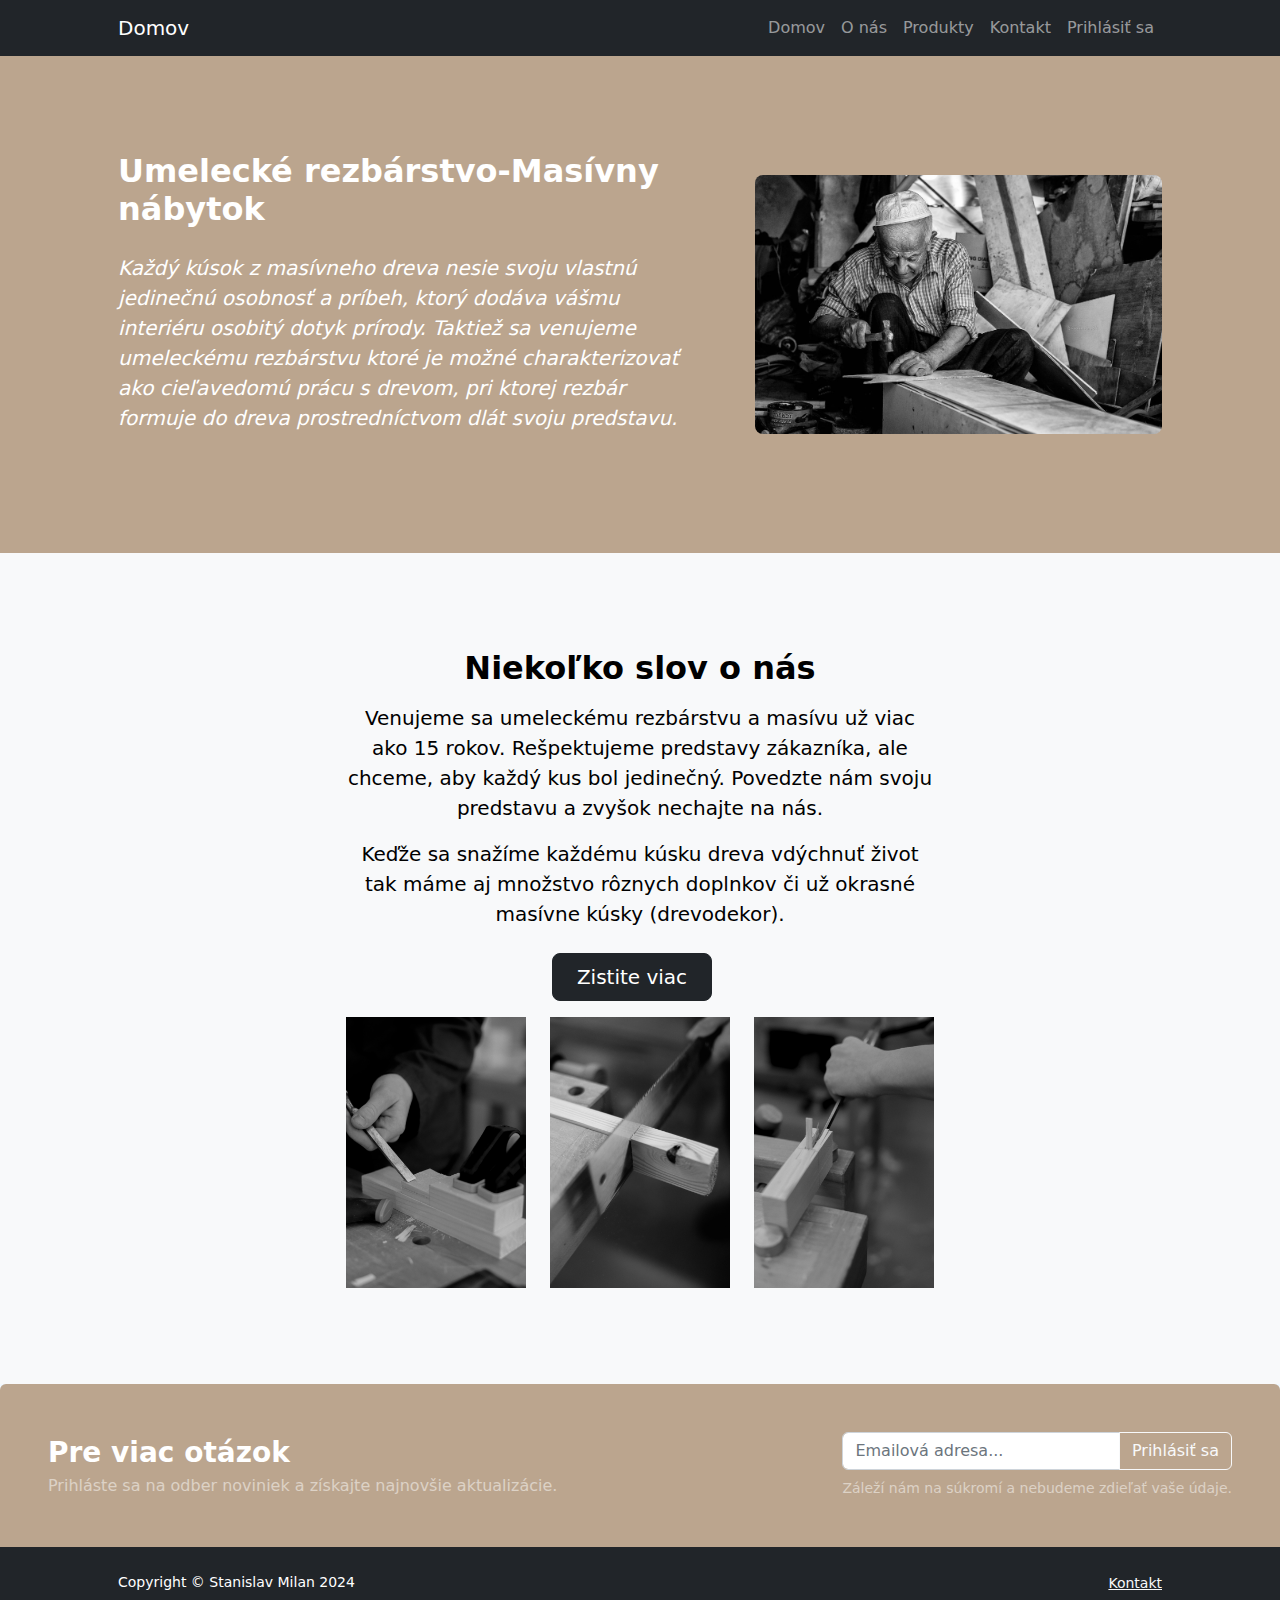
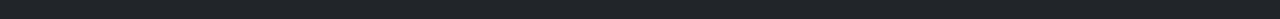
==== index.html @ b29594f5 "Add files via upload" ====
<!DOCTYPE html>
<html lang="sk">
    <head>
        <meta charset="utf-8" />
        <meta name="viewport" content="width=device-width, initial-scale=1, shrink-to-fit=no" />
        <meta name="description" content="" />
        <meta name="author" content="Stanislav Milan" />
        <title>Umelecké rezbárstvo-Masívny nábytok</title>
        <!-- Favicon-->
        <link rel="icon" type="image/x-icon" href="assets/stanologo.jpg" />
        <!-- Bootstrap icons-->
        <link href="https://cdn.jsdelivr.net/npm/bootstrap-icons@1.5.0/font/bootstrap-icons.css" rel="stylesheet" />
        <!-- Core theme CSS (includes Bootstrap)-->
        <link href="css/styles.css" rel="stylesheet" />
    </head>
    <body class="d-flex flex-column h-100 mt-0">
        <main class="flex-shrink-0">
            <!-- Navigacia-->
            <nav class="navbar navbar-expand-lg navbar-dark bg-dark">
                <div class="container px-5">
                    <a class="navbar-brand">Domov</a>
                    <button class="navbar-toggler" type="button" data-bs-toggle="collapse" data-bs-target="#navbarSupportedContent" aria-controls="navbarSupportedContent" aria-expanded="false" aria-label="Toggle navigation"><span class="navbar-toggler-icon"></span></button>
                    <div class="collapse navbar-collapse" id="navbarSupportedContent">
                        <ul class="navbar-nav ms-auto mb-2 mb-lg-0">
                            <li class="nav-item"><a class="nav-link" href="index.html">Domov</a></li>
                            <li class="nav-item"><a class="nav-link" href="about.html">O nás</a></li>
                            <li class="nav-item"><a class="nav-link" href="pricing.html">Produkty</a></li>
                            <li class="nav-item"><a class="nav-link" href="contact.html">Kontakt</a></li>
                            <li class="nav-item"><a class="nav-link" href="faq.html">Prihlásiť sa</a></li>
                            <li class="nav-item dropdown">
                    </div>
                </div>
            </nav>
            <!-- Header-->
            <button type="button" class="btn btn-dark  btn-floating btn-lg" id="btn-back-to-top">
                <i class="bi bi-arrow-up-circle"></i>
              </button>

            <header class="py-5" style="background-color: #bba58e;">
                <div class="container px-5">
                    <div class="row gx-5 align-items-center justify-content-center">
                        <div class="col-lg-8 col-xl-7 col-xxl-6">
                            <div class="my-5 text-center text-xl-start">
                                <h1 class="fs-2 fw-bolder text-white mb-4">Umelecké rezbárstvo-Masívny nábytok</h1>
                                <div class="fs-5 mb-4 fst-italic text-white">Každý kúsok z masívneho dreva nesie svoju vlastnú jedinečnú osobnosť a príbeh, ktorý dodáva vášmu interiéru 
                                  osobitý dotyk prírody. Taktiež sa venujeme umeleckému rezbárstvu ktoré je možné charakterizovať ako cieľavedomú prácu s drevom, pri ktorej rezbár formuje do dreva prostredníctvom dlát svoju predstavu. </div>
                                <div class="d-grid gap-3 d-sm-flex justify-content-sm-center justify-content-xl-start "></div>
                            </div>
                        </div>
                        <div class="col-xl-5 col-xxl-6 d-none d-xl-block text-center"><img class="img-fluid rounded-3 my-5" src="img/foto2.jpg" alt="..." /></div>
                    </div>
                </div>
            </header>
           
            <!-- Testimonial section-->
            
            <div class="py-5 bg-light">
                <div class="container px-5 my-5">
                    <div class="row gx-5 justify-content-center">
                        <div class="col-lg-10 col-xl-7">
                            <div class="text-center">
                                <h2 class=" fw-bolder text-black mb-2">Niekoľko slov
                                    o nás</h2>
                                <p></p>
                                <p class="lead fw-normal text-black mb-3">Venujeme sa umeleckému rezbárstvu a masívu už viac ako 15 rokov. Rešpektujeme predstavy zákazníka, ale chceme, aby každý kus bol jedinečný. Povedzte nám svoju predstavu a zvyšok nechajte na nás.</p>
                                    <p class="lead fw-normal text-black mb-4">Keďže sa snažíme každému kúsku dreva vdýchnuť život tak máme aj množstvo rôznych doplnkov či už okrasné masívne kúsky (drevodekor).</p>
                                    <a class="btn btn-dark btn-lg px-4 me-sm-3" href="about.html">Zistite viac</a>                                        
                                       <p></p>
                                       <!-- Modal gallery -->
<section class="">
    <!-- Section: Images -->
    <section class="">
      <div class="row">
        <div class="col-lg-4 col-md-12 mb-4 mb-lg-0">
          <div
            class="bg-image hover-overlay ripple shadow-1-strong rounded"
            data-ripple-color="light"
          >
            <img
              src="img/f1.jpg"
              class="w-100"
            />
            <a href="#!" data-mdb-toggle="modal" data-mdb-target="#exampleModal1">
              <div class="mask" style="background-color: rgba(251, 251, 251, 0.2);"></div>
            </a>
          </div>
        </div>
  
        <div class="col-lg-4 mb-4 mb-lg-0">
          <div
            class="bg-image hover-overlay ripple shadow-1-strong rounded"
            data-ripple-color="light"
          >
            <img
              src="img/f2.jpg"
              class="w-100"
            />
            <a href="#!" data-mdb-toggle="modal" data-mdb-target="#exampleModal2">
              <div class="mask" style="background-color: rgba(251, 251, 251, 0.2);"></div>
            </a>
          </div>
        </div>
  
        <div class="col-lg-4 mb-4 mb-lg-0">
          <div
            class="bg-image hover-overlay ripple shadow-1-strong rounded"
            data-ripple-color="light"
          >
            <img
              src="img/f3.jpg"
              class="w-100"
            />
            <a href="#!" data-mdb-toggle="modal" data-mdb-target="#exampleModal3">
              <div class="mask" style="background-color: rgba(251, 251, 251, 0.2);"></div>  
            </a>
          </div>
        </div>
      </div>
    </section>
  
  
    <!-- Section: Modals -->
    
                                    </div>
                                    
                                </div>
                            </div>
                        </div>
                    </div>
            
                    <!-- Call to action-->
                    <aside class="rounded-top p-4 p-sm-5" style="background-color: #bba58e;">
                        <div class="d-flex align-items-center justify-content-between flex-column flex-xl-row text-center text-xl-start">
                            <div class="mb-4 mb-xl-0">
                                <div class="fs-3 fw-bold text-white">Pre viac otázok </div>
                                <div class="text-white-50">Prihláste sa na odber noviniek a získajte najnovšie aktualizácie.</div>
                            </div>
                            <div class="ms-xl-4">
                                <div class="input-group mb-2">
                                    <input class="form-control" type="text" placeholder="Emailová adresa..." aria-label="Emailová adresa..." aria-describedby="button-newsletter" />
                                    <button class="btn btn-outline-light" id="button-newsletter" type="button">Prihlásiť sa</button>
                                </div>
                                <div class="small text-white-50">Záleží nám na súkromí a nebudeme zdieľať vaše údaje.</div>
                            </div>
                        </div>
                    </aside>
                </div>
            </section>
        </main>
        <!-- Footer-->
        <footer class="bg-dark py-4 mt-auto">
            <div class="container px-5">
                <div class="row align-items-center justify-content-between flex-column flex-sm-row">
                    <div class="col-auto"><div class="small m-0 text-white">Copyright &copy; Stanislav Milan 2024</div></div>
                    <div class="col-auto">
                        <a class="link-light small" href="contact.html">Kontakt</a>
                    </div>
                </div>
            </div>
        </footer>
        <!-- Bootstrap core JS-->
        <script src="https://cdn.jsdelivr.net/npm/bootstrap@5.2.3/dist/js/bootstrap.bundle.min.js"></script>
        <!-- Core theme JS-->
        <script src="js/scripts.js"></script>
        
    </body>
</html>
---- css/styles.css ----
@charset "UTF-8";

:root {
  --bs-blue: #0d6efd;
  --bs-indigo: #6610f2;
  --bs-purple: #6f42c1;
  --bs-pink: #d63384;
  --bs-red: #dc3545;
  --bs-orange: #fd7e14;
  --bs-yellow: #ffc107;
  --bs-green: #198754;
  --bs-teal: #20c997;
  --bs-cyan: #0dcaf0;
  --bs-black: #000;
  --bs-white: #fff;
  --bs-gray: #6c757d;
  --bs-gray-dark: #343a40;
  --bs-gray-100: #f8f9fa;
  --bs-gray-200: #e9ecef;
  --bs-gray-300: #dee2e6;
  --bs-gray-400: #ced4da;
  --bs-gray-500: #adb5bd;
  --bs-gray-600: #6c757d;
  --bs-gray-700: #495057;
  --bs-gray-800: #343a40;
  --bs-gray-900: #212529;
  --bs-primary: #0d6efd;
  --bs-secondary: #6c757d;
  --bs-success: #198754;
  --bs-info: #0dcaf0;
  --bs-warning: #ffc107;
  --bs-danger: #dc3545;
  --bs-light: #f8f9fa;
  --bs-dark: #212529;
  --bs-primary-rgb: 13, 110, 253;
  --bs-secondary-rgb: 108, 117, 125;
  --bs-success-rgb: 25, 135, 84;
  --bs-info-rgb: 13, 202, 240;
  --bs-warning-rgb: 255, 193, 7;
  --bs-danger-rgb: 220, 53, 69;
  --bs-light-rgb: 248, 249, 250;
  --bs-dark-rgb: 33, 37, 41;
  --bs-white-rgb: 255, 255, 255;
  --bs-black-rgb: 0, 0, 0;
  --bs-body-color-rgb: 33, 37, 41;
  --bs-body-bg-rgb: 255, 255, 255;
  --bs-font-sans-serif: system-ui, -apple-system, "Segoe UI", Roboto, "Helvetica Neue", "Noto Sans", "Liberation Sans", Arial, sans-serif, "Apple Color Emoji", "Segoe UI Emoji", "Segoe UI Symbol", "Noto Color Emoji";
  --bs-font-monospace: SFMono-Regular, Menlo, Monaco, Consolas, "Liberation Mono", "Courier New", monospace;
  --bs-gradient: linear-gradient(180deg, rgba(255, 255, 255, 0.15), rgba(255, 255, 255, 0));
  --bs-body-font-family: var(--bs-font-sans-serif);
  --bs-body-font-size: 1rem;
  --bs-body-font-weight: 400;
  --bs-body-line-height: 1.5;
  --bs-body-color: #212529;
  --bs-body-bg: #fff;
  --bs-border-width: 1px;
  --bs-border-style: solid;
  --bs-border-color: #dee2e6;
  --bs-border-color-translucent: rgba(0, 0, 0, 0.175);
  --bs-border-radius: 0.375rem;
  --bs-border-radius-sm: 0.25rem;
  --bs-border-radius-lg: 0.5rem;
  --bs-border-radius-xl: 1rem;
  --bs-border-radius-2xl: 2rem;
  --bs-border-radius-pill: 50rem;
  --bs-link-color: #0d6efd;
  --bs-link-hover-color: #0a58ca;
  --bs-code-color: #d63384;
  --bs-highlight-bg: #fff3cd;
}

*,
*::before,
*::after {
  box-sizing: border-box;
}

@media (prefers-reduced-motion: no-preference) {
  :root {
    scroll-behavior: smooth;
  }
}

body {
  margin: 0;
  font-family: var(--bs-body-font-family);
  font-size: var(--bs-body-font-size);
  font-weight: var(--bs-body-font-weight);
  line-height: var(--bs-body-line-height);
  color: var(--bs-body-color);
  text-align: var(--bs-body-text-align);
  background-color: var(--bs-body-bg);
  -webkit-text-size-adjust: 100%;
  -webkit-tap-highlight-color: rgba(0, 0, 0, 0);
}

#btn-back-to-top {
  position: fixed;
  bottom: 20px;
  right: 20px;
  display: none;
  }

hr {
  margin: 1rem 0;
  color: inherit;
  border: 0;
  border-top: 1px solid;
  opacity: 0.25;
}

h6, .h6, h5, .h5, h4, .h4, h3, .h3, h2, .h2, h1, .h1 {
  margin-top: 0;
  margin-bottom: 0.5rem;
  font-weight: 500;
  line-height: 1.2;
}

h1, .h1 {
  font-size: calc(1.375rem + 1.5vw);
}
@media (min-width: 1200px) {
  h1, .h1 {
    font-size: 2.5rem;
  }
}

h2, .h2 {
  font-size: calc(1.325rem + 0.9vw);
}
@media (min-width: 1200px) {
  h2, .h2 {
    font-size: 2rem;
  }
}

h3, .h3 {
  font-size: calc(1.3rem + 0.6vw);
}
@media (min-width: 1200px) {
  h3, .h3 {
    font-size: 1.75rem;
  }
}

h4, .h4 {
  font-size: calc(1.275rem + 0.3vw);
}
@media (min-width: 1200px) {
  h4, .h4 {
    font-size: 1.5rem;
  }
}

h5, .h5 {
  font-size: 1.25rem;
}

h6, .h6 {
  font-size: 1rem;
}

p {
  margin-top: 0;
  margin-bottom: 1rem;
}

abbr[title] {
  -webkit-text-decoration: underline dotted;
          text-decoration: underline dotted;
  cursor: help;
  -webkit-text-decoration-skip-ink: none;
          text-decoration-skip-ink: none;
}

address {
  margin-bottom: 1rem;
  font-style: normal;
  line-height: inherit;
}

ol,
ul {
  padding-left: 2rem;
}

ol,
ul,
dl {
  margin-top: 0;
  margin-bottom: 1rem;
}

ol ol,
ul ul,
ol ul,
ul ol {
  margin-bottom: 0;
}

dt {
  font-weight: 700;
}

dd {
  margin-bottom: 0.5rem;
  margin-left: 0;
}

blockquote {
  margin: 0 0 1rem;
}

b,
strong {
  font-weight: bolder;
}

small, .small {
  font-size: 0.875em;
}

mark, .mark {
  padding: 0.1875em;
  background-color: var(--bs-highlight-bg);
}

sub,
sup {
  position: relative;
  font-size: 0.75em;
  line-height: 0;
  vertical-align: baseline;
}

sub {
  bottom: -0.25em;
}

sup {
  top: -0.5em;
}

a {
  color: var(--bs-link-color);
  text-decoration: underline;
}
a:hover {
  color: var(--bs-link-hover-color);
}

a:not([href]):not([class]), a:not([href]):not([class]):hover {
  color: inherit;
  text-decoration: none;
}

pre,
code,
kbd,
samp {
  font-family: var(--bs-font-monospace);
  font-size: 1em;
}

pre {
  display: block;
  margin-top: 0;
  margin-bottom: 1rem;
  overflow: auto;
  font-size: 0.875em;
}
pre code {
  font-size: inherit;
  color: inherit;
  word-break: normal;
}

code {
  font-size: 0.875em;
  color: var(--bs-code-color);
  word-wrap: break-word;
}
a > code {
  color: inherit;
}

kbd {
  padding: 0.1875rem 0.375rem;
  font-size: 0.875em;
  color: var(--bs-body-bg);
  background-color: var(--bs-body-color);
  border-radius: 0.25rem;
}
kbd kbd {
  padding: 0;
  font-size: 1em;
}

figure {
  margin: 0 0 1rem;
}

img,
svg {
  vertical-align: middle;
}

table {
  caption-side: bottom;
  border-collapse: collapse;
}

caption {
  padding-top: 0.5rem;
  padding-bottom: 0.5rem;
  color: #6c757d;
  text-align: left;
}

th {
  text-align: inherit;
  text-align: -webkit-match-parent;
}

thead,
tbody,
tfoot,
tr,
td,
th {
  border-color: inherit;
  border-style: solid;
  border-width: 0;
}

label {
  display: inline-block;
}

button {
  border-radius: 0;
}

button:focus:not(:focus-visible) {
  outline: 0;
}

input,
button,
select,
optgroup,
textarea {
  margin: 0;
  font-family: inherit;
  font-size: inherit;
  line-height: inherit;
}

button,
select {
  text-transform: none;
}

[role=button] {
  cursor: pointer;
}

select {
  word-wrap: normal;
}
select:disabled {
  opacity: 1;
}

[list]:not([type=date]):not([type=datetime-local]):not([type=month]):not([type=week]):not([type=time])::-webkit-calendar-picker-indicator {
  display: none !important;
}

button,
[type=button],
[type=reset],
[type=submit] {
  -webkit-appearance: button;
}
button:not(:disabled),
[type=button]:not(:disabled),
[type=reset]:not(:disabled),
[type=submit]:not(:disabled) {
  cursor: pointer;
}

::-moz-focus-inner {
  padding: 0;
  border-style: none;
}

textarea {
  resize: vertical;
}

fieldset {
  min-width: 0;
  padding: 0;
  margin: 0;
  border: 0;
}

legend {
  float: left;
  width: 100%;
  padding: 0;
  margin-bottom: 0.5rem;
  font-size: calc(1.275rem + 0.3vw);
  line-height: inherit;
}
@media (min-width: 1200px) {
  legend {
    font-size: 1.5rem;
  }
}
legend + * {
  clear: left;
}

::-webkit-datetime-edit-fields-wrapper,
::-webkit-datetime-edit-text,
::-webkit-datetime-edit-minute,
::-webkit-datetime-edit-hour-field,
::-webkit-datetime-edit-day-field,
::-webkit-datetime-edit-month-field,
::-webkit-datetime-edit-year-field {
  padding: 0;
}

::-webkit-inner-spin-button {
  height: auto;
}

[type=search] {
  outline-offset: -2px;
  -webkit-appearance: textfield;
}

/* rtl:raw:
[type="tel"],
[type="url"],
[type="email"],
[type="number"] {
  direction: ltr;
}
*/
::-webkit-search-decoration {
  -webkit-appearance: none;
}

::-webkit-color-swatch-wrapper {
  padding: 0;
}

::file-selector-button {
  font: inherit;
  -webkit-appearance: button;
}

output {
  display: inline-block;
}

iframe {
  border: 0;
}

summary {
  display: list-item;
  cursor: pointer;
}

progress {
  vertical-align: baseline;
}

[hidden] {
  display: none !important;
}

.lead {
  font-size: 1.25rem;
  font-weight: 300;
}

.display-1 {
  font-size: calc(1.625rem + 4.5vw);
  font-weight: 300;
  line-height: 1.2;
}
@media (min-width: 1200px) {
  .display-1 {
    font-size: 5rem;
  }
}

.display-2 {
  font-size: calc(1.575rem + 3.9vw);
  font-weight: 300;
  line-height: 1.2;
}
@media (min-width: 1200px) {
  .display-2 {
    font-size: 4.5rem;
  }
}

.display-3 {
  font-size: calc(1.525rem + 3.3vw);
  font-weight: 300;
  line-height: 1.2;
}
@media (min-width: 1200px) {
  .display-3 {
    font-size: 4rem;
  }
}

.display-4 {
  font-size: calc(1.475rem + 2.7vw);
  font-weight: 300;
  line-height: 1.2;
}
@media (min-width: 1200px) {
  .display-4 {
    font-size: 3.5rem;
  }
}

.display-5 {
  font-size: calc(1.425rem + 2.1vw);
  font-weight: 300;
  line-height: 1.2;
}
@media (min-width: 1200px) {
  .display-5 {
    font-size: 3rem;
  }
}

.display-6 {
  font-size: calc(1.375rem + 1.5vw);
  font-weight: 300;
  line-height: 1.2;
}
@media (min-width: 1200px) {
  .display-6 {
    font-size: 2.5rem;
  }
}

.list-unstyled {
  padding-left: 0;
  list-style: none;
}

.list-inline {
  padding-left: 0;
  list-style: none;
}

.list-inline-item {
  display: inline-block;
}
.list-inline-item:not(:last-child) {
  margin-right: 0.5rem;
}

.initialism {
  font-size: 0.875em;
  text-transform: uppercase;
}

.blockquote {
  margin-bottom: 1rem;
  font-size: 1.25rem;
}
.blockquote > :last-child {
  margin-bottom: 0;
}

.blockquote-footer {
  margin-top: -1rem;
  margin-bottom: 1rem;
  font-size: 0.875em;
  color: #6c757d;
}
.blockquote-footer::before {
  content: "— ";
}

.img-fluid {
  max-width: 100%;
  height: auto;
}

.img-thumbnail {
  padding: 0.25rem;
  background-color: #fff;
  border: 1px solid var(--bs-border-color);
  border-radius: 0.375rem;
  max-width: 100%;
  height: auto;
}

.figure {
  display: inline-block;
}

.figure-img {
  margin-bottom: 0.5rem;
  line-height: 1;
}

.figure-caption {
  font-size: 0.875em;
  color: #6c757d;
}

.container,
.container-fluid,
.container-xxl,
.container-xl,
.container-lg,
.container-md,
.container-sm {
  --bs-gutter-x: 1.5rem;
  --bs-gutter-y: 0;
  width: 100%;
  padding-right: calc(var(--bs-gutter-x) * 0.5);
  padding-left: calc(var(--bs-gutter-x) * 0.5);
  margin-right: auto;
  margin-left: auto;
}

@media (min-width: 576px) {
  .container-sm, .container {
    max-width: 540px;
  }
}
@media (min-width: 768px) {
  .container-md, .container-sm, .container {
    max-width: 720px;
  }
}
@media (min-width: 992px) {
  .container-lg, .container-md, .container-sm, .container {
    max-width: 960px;
  }
}
@media (min-width: 1200px) {
  .container-xl, .container-lg, .container-md, .container-sm, .container {
    max-width: 1140px;
  }
}
@media (min-width: 1400px) {
  .container-xxl, .container-xl, .container-lg, .container-md, .container-sm, .container {
    max-width: 1320px;
  }
}
.row {
  --bs-gutter-x: 1.5rem;
  --bs-gutter-y: 0;
  display: flex;
  flex-wrap: wrap;
  margin-top: calc(-1 * var(--bs-gutter-y));
  margin-right: calc(-0.5 * var(--bs-gutter-x));
  margin-left: calc(-0.5 * var(--bs-gutter-x));
}
.row > * {
  flex-shrink: 0;
  width: 100%;
  max-width: 100%;
  padding-right: calc(var(--bs-gutter-x) * 0.5);
  padding-left: calc(var(--bs-gutter-x) * 0.5);
  margin-top: var(--bs-gutter-y);
}

.col {
  flex: 1 0 0%;
}

.row-cols-auto > * {
  flex: 0 0 auto;
  width: auto;
}

.row-cols-1 > * {
  flex: 0 0 auto;
  width: 100%;
}

.row-cols-2 > * {
  flex: 0 0 auto;
  width: 50%;
}

.row-cols-3 > * {
  flex: 0 0 auto;
  width: 33.3333333333%;
}

.row-cols-4 > * {
  flex: 0 0 auto;
  width: 25%;
}

.row-cols-5 > * {
  flex: 0 0 auto;
  width: 20%;
}

.row-cols-6 > * {
  flex: 0 0 auto;
  width: 16.6666666667%;
}

.col-auto {
  flex: 0 0 auto;
  width: auto;
}

.col-1 {
  flex: 0 0 auto;
  width: 8.33333333%;
}

.col-2 {
  flex: 0 0 auto;
  width: 16.66666667%;
}

.col-3 {
  flex: 0 0 auto;
  width: 25%;
}

.col-4 {
  flex: 0 0 auto;
  width: 33.33333333%;
}

.col-5 {
  flex: 0 0 auto;
  width: 41.66666667%;
}

.col-6 {
  flex: 0 0 auto;
  width: 50%;
}

.col-7 {
  flex: 0 0 auto;
  width: 58.33333333%;
}

.col-8 {
  flex: 0 0 auto;
  width: 66.66666667%;
}

.col-9 {
  flex: 0 0 auto;
  width: 75%;
}

.col-10 {
  flex: 0 0 auto;
  width: 83.33333333%;
}

.col-11 {
  flex: 0 0 auto;
  width: 91.66666667%;
}

.col-12 {
  flex: 0 0 auto;
  width: 100%;
}

.offset-1 {
  margin-left: 8.33333333%;
}

.offset-2 {
  margin-left: 16.66666667%;
}

.offset-3 {
  margin-left: 25%;
}

.offset-4 {
  margin-left: 33.33333333%;
}

.offset-5 {
  margin-left: 41.66666667%;
}

.offset-6 {
  margin-left: 50%;
}

.offset-7 {
  margin-left: 58.33333333%;
}

.offset-8 {
  margin-left: 66.66666667%;
}

.offset-9 {
  margin-left: 75%;
}

.offset-10 {
  margin-left: 83.33333333%;
}

.offset-11 {
  margin-left: 91.66666667%;
}

.g-0,
.gx-0 {
  --bs-gutter-x: 0;
}

.g-0,
.gy-0 {
  --bs-gutter-y: 0;
}

.g-1,
.gx-1 {
  --bs-gutter-x: 0.25rem;
}

.g-1,
.gy-1 {
  --bs-gutter-y: 0.25rem;
}

.g-2,
.gx-2 {
  --bs-gutter-x: 0.5rem;
}

.g-2,
.gy-2 {
  --bs-gutter-y: 0.5rem;
}

.g-3,
.gx-3 {
  --bs-gutter-x: 1rem;
}

.g-3,
.gy-3 {
  --bs-gutter-y: 1rem;
}

.g-4,
.gx-4 {
  --bs-gutter-x: 1.5rem;
}

.g-4,
.gy-4 {
  --bs-gutter-y: 1.5rem;
}

.g-5,
.gx-5 {
  --bs-gutter-x: 3rem;
}

.g-5,
.gy-5 {
  --bs-gutter-y: 3rem;
}

@media (min-width: 576px) {
  .col-sm {
    flex: 1 0 0%;
  }
  .row-cols-sm-auto > * {
    flex: 0 0 auto;
    width: auto;
  }
  .row-cols-sm-1 > * {
    flex: 0 0 auto;
    width: 100%;
  }
  .row-cols-sm-2 > * {
    flex: 0 0 auto;
    width: 50%;
  }
  .row-cols-sm-3 > * {
    flex: 0 0 auto;
    width: 33.3333333333%;
  }
  .row-cols-sm-4 > * {
    flex: 0 0 auto;
    width: 25%;
  }
  .row-cols-sm-5 > * {
    flex: 0 0 auto;
    width: 20%;
  }
  .row-cols-sm-6 > * {
    flex: 0 0 auto;
    width: 16.6666666667%;
  }
  .col-sm-auto {
    flex: 0 0 auto;
    width: auto;
  }
  .col-sm-1 {
    flex: 0 0 auto;
    width: 8.33333333%;
  }
  .col-sm-2 {
    flex: 0 0 auto;
    width: 16.66666667%;
  }
  .col-sm-3 {
    flex: 0 0 auto;
    width: 25%;
  }
  .col-sm-4 {
    flex: 0 0 auto;
    width: 33.33333333%;
  }
  .col-sm-5 {
    flex: 0 0 auto;
    width: 41.66666667%;
  }
  .col-sm-6 {
    flex: 0 0 auto;
    width: 50%;
  }
  .col-sm-7 {
    flex: 0 0 auto;
    width: 58.33333333%;
  }
  .col-sm-8 {
    flex: 0 0 auto;
    width: 66.66666667%;
  }
  .col-sm-9 {
    flex: 0 0 auto;
    width: 75%;
  }
  .col-sm-10 {
    flex: 0 0 auto;
    width: 83.33333333%;
  }
  .col-sm-11 {
    flex: 0 0 auto;
    width: 91.66666667%;
  }
  .col-sm-12 {
    flex: 0 0 auto;
    width: 100%;
  }
  .offset-sm-0 {
    margin-left: 0;
  }
  .offset-sm-1 {
    margin-left: 8.33333333%;
  }
  .offset-sm-2 {
    margin-left: 16.66666667%;
  }
  .offset-sm-3 {
    margin-left: 25%;
  }
  .offset-sm-4 {
    margin-left: 33.33333333%;
  }
  .offset-sm-5 {
    margin-left: 41.66666667%;
  }
  .offset-sm-6 {
    margin-left: 50%;
  }
  .offset-sm-7 {
    margin-left: 58.33333333%;
  }
  .offset-sm-8 {
    margin-left: 66.66666667%;
  }
  .offset-sm-9 {
    margin-left: 75%;
  }
  .offset-sm-10 {
    margin-left: 83.33333333%;
  }
  .offset-sm-11 {
    margin-left: 91.66666667%;
  }
  .g-sm-0,
  .gx-sm-0 {
    --bs-gutter-x: 0;
  }
  .g-sm-0,
  .gy-sm-0 {
    --bs-gutter-y: 0;
  }
  .g-sm-1,
  .gx-sm-1 {
    --bs-gutter-x: 0.25rem;
  }
  .g-sm-1,
  .gy-sm-1 {
    --bs-gutter-y: 0.25rem;
  }
  .g-sm-2,
  .gx-sm-2 {
    --bs-gutter-x: 0.5rem;
  }
  .g-sm-2,
  .gy-sm-2 {
    --bs-gutter-y: 0.5rem;
  }
  .g-sm-3,
  .gx-sm-3 {
    --bs-gutter-x: 1rem;
  }
  .g-sm-3,
  .gy-sm-3 {
    --bs-gutter-y: 1rem;
  }
  .g-sm-4,
  .gx-sm-4 {
    --bs-gutter-x: 1.5rem;
  }
  .g-sm-4,
  .gy-sm-4 {
    --bs-gutter-y: 1.5rem;
  }
  .g-sm-5,
  .gx-sm-5 {
    --bs-gutter-x: 3rem;
  }
  .g-sm-5,
  .gy-sm-5 {
    --bs-gutter-y: 3rem;
  }
}
@media (min-width: 768px) {
  .col-md {
    flex: 1 0 0%;
  }
  .row-cols-md-auto > * {
    flex: 0 0 auto;
    width: auto;
  }
  .row-cols-md-1 > * {
    flex: 0 0 auto;
    width: 100%;
  }
  .row-cols-md-2 > * {
    flex: 0 0 auto;
    width: 50%;
  }
  .row-cols-md-3 > * {
    flex: 0 0 auto;
    width: 33.3333333333%;
  }
  .row-cols-md-4 > * {
    flex: 0 0 auto;
    width: 25%;
  }
  .row-cols-md-5 > * {
    flex: 0 0 auto;
    width: 20%;
  }
  .row-cols-md-6 > * {
    flex: 0 0 auto;
    width: 16.6666666667%;
  }
  .col-md-auto {
    flex: 0 0 auto;
    width: auto;
  }
  .col-md-1 {
    flex: 0 0 auto;
    width: 8.33333333%;
  }
  .col-md-2 {
    flex: 0 0 auto;
    width: 16.66666667%;
  }
  .col-md-3 {
    flex: 0 0 auto;
    width: 25%;
  }
  .col-md-4 {
    flex: 0 0 auto;
    width: 33.33333333%;
  }
  .col-md-5 {
    flex: 0 0 auto;
    width: 41.66666667%;
  }
  .col-md-6 {
    flex: 0 0 auto;
    width: 50%;
  }
  .col-md-7 {
    flex: 0 0 auto;
    width: 58.33333333%;
  }
  .col-md-8 {
    flex: 0 0 auto;
    width: 66.66666667%;
  }
  .col-md-9 {
    flex: 0 0 auto;
    width: 75%;
  }
  .col-md-10 {
    flex: 0 0 auto;
    width: 83.33333333%;
  }
  .col-md-11 {
    flex: 0 0 auto;
    width: 91.66666667%;
  }
  .col-md-12 {
    flex: 0 0 auto;
    width: 100%;
  }
  .offset-md-0 {
    margin-left: 0;
  }
  .offset-md-1 {
    margin-left: 8.33333333%;
  }
  .offset-md-2 {
    margin-left: 16.66666667%;
  }
  .offset-md-3 {
    margin-left: 25%;
  }
  .offset-md-4 {
    margin-left: 33.33333333%;
  }
  .offset-md-5 {
    margin-left: 41.66666667%;
  }
  .offset-md-6 {
    margin-left: 50%;
  }
  .offset-md-7 {
    margin-left: 58.33333333%;
  }
  .offset-md-8 {
    margin-left: 66.66666667%;
  }
  .offset-md-9 {
    margin-left: 75%;
  }
  .offset-md-10 {
    margin-left: 83.33333333%;
  }
  .offset-md-11 {
    margin-left: 91.66666667%;
  }
  .g-md-0,
  .gx-md-0 {
    --bs-gutter-x: 0;
  }
  .g-md-0,
  .gy-md-0 {
    --bs-gutter-y: 0;
  }
  .g-md-1,
  .gx-md-1 {
    --bs-gutter-x: 0.25rem;
  }
  .g-md-1,
  .gy-md-1 {
    --bs-gutter-y: 0.25rem;
  }
  .g-md-2,
  .gx-md-2 {
    --bs-gutter-x: 0.5rem;
  }
  .g-md-2,
  .gy-md-2 {
    --bs-gutter-y: 0.5rem;
  }
  .g-md-3,
  .gx-md-3 {
    --bs-gutter-x: 1rem;
  }
  .g-md-3,
  .gy-md-3 {
    --bs-gutter-y: 1rem;
  }
  .g-md-4,
  .gx-md-4 {
    --bs-gutter-x: 1.5rem;
  }
  .g-md-4,
  .gy-md-4 {
    --bs-gutter-y: 1.5rem;
  }
  .g-md-5,
  .gx-md-5 {
    --bs-gutter-x: 3rem;
  }
  .g-md-5,
  .gy-md-5 {
    --bs-gutter-y: 3rem;
  }
}
@media (min-width: 992px) {
  .col-lg {
    flex: 1 0 0%;
  }
  .row-cols-lg-auto > * {
    flex: 0 0 auto;
    width: auto;
  }
  .row-cols-lg-1 > * {
    flex: 0 0 auto;
    width: 100%;
  }
  .row-cols-lg-2 > * {
    flex: 0 0 auto;
    width: 50%;
  }
  .row-cols-lg-3 > * {
    flex: 0 0 auto;
    width: 33.3333333333%;
  }
  .row-cols-lg-4 > * {
    flex: 0 0 auto;
    width: 25%;
  }
  .row-cols-lg-5 > * {
    flex: 0 0 auto;
    width: 20%;
  }
  .row-cols-lg-6 > * {
    flex: 0 0 auto;
    width: 16.6666666667%;
  }
  .col-lg-auto {
    flex: 0 0 auto;
    width: auto;
  }
  .col-lg-1 {
    flex: 0 0 auto;
    width: 8.33333333%;
  }
  .col-lg-2 {
    flex: 0 0 auto;
    width: 16.66666667%;
  }
  .col-lg-3 {
    flex: 0 0 auto;
    width: 25%;
  }
  .col-lg-4 {
    flex: 0 0 auto;
    width: 33.33333333%;
  }
  .col-lg-5 {
    flex: 0 0 auto;
    width: 41.66666667%;
  }
  .col-lg-6 {
    flex: 0 0 auto;
    width: 50%;
  }
  .col-lg-7 {
    flex: 0 0 auto;
    width: 58.33333333%;
  }
  .col-lg-8 {
    flex: 0 0 auto;
    width: 66.66666667%;
  }
  .col-lg-9 {
    flex: 0 0 auto;
    width: 75%;
  }
  .col-lg-10 {
    flex: 0 0 auto;
    width: 83.33333333%;
  }
  .col-lg-11 {
    flex: 0 0 auto;
    width: 91.66666667%;
  }
  .col-lg-12 {
    flex: 0 0 auto;
    width: 100%;
  }
  .offset-lg-0 {
    margin-left: 0;
  }
  .offset-lg-1 {
    margin-left: 8.33333333%;
  }
  .offset-lg-2 {
    margin-left: 16.66666667%;
  }
  .offset-lg-3 {
    margin-left: 25%;
  }
  .offset-lg-4 {
    margin-left: 33.33333333%;
  }
  .offset-lg-5 {
    margin-left: 41.66666667%;
  }
  .offset-lg-6 {
    margin-left: 50%;
  }
  .offset-lg-7 {
    margin-left: 58.33333333%;
  }
  .offset-lg-8 {
    margin-left: 66.66666667%;
  }
  .offset-lg-9 {
    margin-left: 75%;
  }
  .offset-lg-10 {
    margin-left: 83.33333333%;
  }
  .offset-lg-11 {
    margin-left: 91.66666667%;
  }
  .g-lg-0,
  .gx-lg-0 {
    --bs-gutter-x: 0;
  }
  .g-lg-0,
  .gy-lg-0 {
    --bs-gutter-y: 0;
  }
  .g-lg-1,
  .gx-lg-1 {
    --bs-gutter-x: 0.25rem;
  }
  .g-lg-1,
  .gy-lg-1 {
    --bs-gutter-y: 0.25rem;
  }
  .g-lg-2,
  .gx-lg-2 {
    --bs-gutter-x: 0.5rem;
  }
  .g-lg-2,
  .gy-lg-2 {
    --bs-gutter-y: 0.5rem;
  }
  .g-lg-3,
  .gx-lg-3 {
    --bs-gutter-x: 1rem;
  }
  .g-lg-3,
  .gy-lg-3 {
    --bs-gutter-y: 1rem;
  }
  .g-lg-4,
  .gx-lg-4 {
    --bs-gutter-x: 1.5rem;
  }
  .g-lg-4,
  .gy-lg-4 {
    --bs-gutter-y: 1.5rem;
  }
  .g-lg-5,
  .gx-lg-5 {
    --bs-gutter-x: 3rem;
  }
  .g-lg-5,
  .gy-lg-5 {
    --bs-gutter-y: 3rem;
  }
}
@media (min-width: 1200px) {
  .col-xl {
    flex: 1 0 0%;
  }
  .row-cols-xl-auto > * {
    flex: 0 0 auto;
    width: auto;
  }
  .row-cols-xl-1 > * {
    flex: 0 0 auto;
    width: 100%;
  }
  .row-cols-xl-2 > * {
    flex: 0 0 auto;
    width: 50%;
  }
  .row-cols-xl-3 > * {
    flex: 0 0 auto;
    width: 33.3333333333%;
  }
  .row-cols-xl-4 > * {
    flex: 0 0 auto;
    width: 25%;
  }
  .row-cols-xl-5 > * {
    flex: 0 0 auto;
    width: 20%;
  }
  .row-cols-xl-6 > * {
    flex: 0 0 auto;
    width: 16.6666666667%;
  }
  .col-xl-auto {
    flex: 0 0 auto;
    width: auto;
  }
  .col-xl-1 {
    flex: 0 0 auto;
    width: 8.33333333%;
  }
  .col-xl-2 {
    flex: 0 0 auto;
    width: 16.66666667%;
  }
  .col-xl-3 {
    flex: 0 0 auto;
    width: 25%;
  }
  .col-xl-4 {
    flex: 0 0 auto;
    width: 33.33333333%;
  }
  .col-xl-5 {
    flex: 0 0 auto;
    width: 41.66666667%;
  }
  .col-xl-6 {
    flex: 0 0 auto;
    width: 50%;
  }
  .col-xl-7 {
    flex: 0 0 auto;
    width: 58.33333333%;
  }
  .col-xl-8 {
    flex: 0 0 auto;
    width: 66.66666667%;
  }
  .col-xl-9 {
    flex: 0 0 auto;
    width: 75%;
  }
  .col-xl-10 {
    flex: 0 0 auto;
    width: 83.33333333%;
  }
  .col-xl-11 {
    flex: 0 0 auto;
    width: 91.66666667%;
  }
  .col-xl-12 {
    flex: 0 0 auto;
    width: 100%;
  }
  .offset-xl-0 {
    margin-left: 0;
  }
  .offset-xl-1 {
    margin-left: 8.33333333%;
  }
  .offset-xl-2 {
    margin-left: 16.66666667%;
  }
  .offset-xl-3 {
    margin-left: 25%;
  }
  .offset-xl-4 {
    margin-left: 33.33333333%;
  }
  .offset-xl-5 {
    margin-left: 41.66666667%;
  }
  .offset-xl-6 {
    margin-left: 50%;
  }
  .offset-xl-7 {
    margin-left: 58.33333333%;
  }
  .offset-xl-8 {
    margin-left: 66.66666667%;
  }
  .offset-xl-9 {
    margin-left: 75%;
  }
  .offset-xl-10 {
    margin-left: 83.33333333%;
  }
  .offset-xl-11 {
    margin-left: 91.66666667%;
  }
  .g-xl-0,
  .gx-xl-0 {
    --bs-gutter-x: 0;
  }
  .g-xl-0,
  .gy-xl-0 {
    --bs-gutter-y: 0;
  }
  .g-xl-1,
  .gx-xl-1 {
    --bs-gutter-x: 0.25rem;
  }
  .g-xl-1,
  .gy-xl-1 {
    --bs-gutter-y: 0.25rem;
  }
  .g-xl-2,
  .gx-xl-2 {
    --bs-gutter-x: 0.5rem;
  }
  .g-xl-2,
  .gy-xl-2 {
    --bs-gutter-y: 0.5rem;
  }
  .g-xl-3,
  .gx-xl-3 {
    --bs-gutter-x: 1rem;
  }
  .g-xl-3,
  .gy-xl-3 {
    --bs-gutter-y: 1rem;
  }
  .g-xl-4,
  .gx-xl-4 {
    --bs-gutter-x: 1.5rem;
  }
  .g-xl-4,
  .gy-xl-4 {
    --bs-gutter-y: 1.5rem;
  }
  .g-xl-5,
  .gx-xl-5 {
    --bs-gutter-x: 3rem;
  }
  .g-xl-5,
  .gy-xl-5 {
    --bs-gutter-y: 3rem;
  }
}
@media (min-width: 1400px) {
  .col-xxl {
    flex: 1 0 0%;
  }
  .row-cols-xxl-auto > * {
    flex: 0 0 auto;
    width: auto;
  }
  .row-cols-xxl-1 > * {
    flex: 0 0 auto;
    width: 100%;
  }
  .row-cols-xxl-2 > * {
    flex: 0 0 auto;
    width: 50%;
  }
  .row-cols-xxl-3 > * {
    flex: 0 0 auto;
    width: 33.3333333333%;
  }
  .row-cols-xxl-4 > * {
    flex: 0 0 auto;
    width: 25%;
  }
  .row-cols-xxl-5 > * {
    flex: 0 0 auto;
    width: 20%;
  }
  .row-cols-xxl-6 > * {
    flex: 0 0 auto;
    width: 16.6666666667%;
  }
  .col-xxl-auto {
    flex: 0 0 auto;
    width: auto;
  }
  .col-xxl-1 {
    flex: 0 0 auto;
    width: 8.33333333%;
  }
  .col-xxl-2 {
    flex: 0 0 auto;
    width: 16.66666667%;
  }
  .col-xxl-3 {
    flex: 0 0 auto;
    width: 25%;
  }
  .col-xxl-4 {
    flex: 0 0 auto;
    width: 33.33333333%;
  }
  .col-xxl-5 {
    flex: 0 0 auto;
    width: 41.66666667%;
  }
  .col-xxl-6 {
    flex: 0 0 auto;
    width: 50%;
  }
  .col-xxl-7 {
    flex: 0 0 auto;
    width: 58.33333333%;
  }
  .col-xxl-8 {
    flex: 0 0 auto;
    width: 66.66666667%;
  }
  .col-xxl-9 {
    flex: 0 0 auto;
    width: 75%;
  }
  .col-xxl-10 {
    flex: 0 0 auto;
    width: 83.33333333%;
  }
  .col-xxl-11 {
    flex: 0 0 auto;
    width: 91.66666667%;
  }
  .col-xxl-12 {
    flex: 0 0 auto;
    width: 100%;
  }
  .offset-xxl-0 {
    margin-left: 0;
  }
  .offset-xxl-1 {
    margin-left: 8.33333333%;
  }
  .offset-xxl-2 {
    margin-left: 16.66666667%;
  }
  .offset-xxl-3 {
    margin-left: 25%;
  }
  .offset-xxl-4 {
    margin-left: 33.33333333%;
  }
  .offset-xxl-5 {
    margin-left: 41.66666667%;
  }
  .offset-xxl-6 {
    margin-left: 50%;
  }
  .offset-xxl-7 {
    margin-left: 58.33333333%;
  }
  .offset-xxl-8 {
    margin-left: 66.66666667%;
  }
  .offset-xxl-9 {
    margin-left: 75%;
  }
  .offset-xxl-10 {
    margin-left: 83.33333333%;
  }
  .offset-xxl-11 {
    margin-left: 91.66666667%;
  }
  .g-xxl-0,
  .gx-xxl-0 {
    --bs-gutter-x: 0;
  }
  .g-xxl-0,
  .gy-xxl-0 {
    --bs-gutter-y: 0;
  }
  .g-xxl-1,
  .gx-xxl-1 {
    --bs-gutter-x: 0.25rem;
  }
  .g-xxl-1,
  .gy-xxl-1 {
    --bs-gutter-y: 0.25rem;
  }
  .g-xxl-2,
  .gx-xxl-2 {
    --bs-gutter-x: 0.5rem;
  }
  .g-xxl-2,
  .gy-xxl-2 {
    --bs-gutter-y: 0.5rem;
  }
  .g-xxl-3,
  .gx-xxl-3 {
    --bs-gutter-x: 1rem;
  }
  .g-xxl-3,
  .gy-xxl-3 {
    --bs-gutter-y: 1rem;
  }
  .g-xxl-4,
  .gx-xxl-4 {
    --bs-gutter-x: 1.5rem;
  }
  .g-xxl-4,
  .gy-xxl-4 {
    --bs-gutter-y: 1.5rem;
  }
  .g-xxl-5,
  .gx-xxl-5 {
    --bs-gutter-x: 3rem;
  }
  .g-xxl-5,
  .gy-xxl-5 {
    --bs-gutter-y: 3rem;
  }
}
.table {
  --bs-table-color: var(--bs-body-color);
  --bs-table-bg: transparent;
  --bs-table-border-color: var(--bs-border-color);
  --bs-table-accent-bg: transparent;
  --bs-table-striped-color: var(--bs-body-color);
  --bs-table-striped-bg: rgba(0, 0, 0, 0.05);
  --bs-table-active-color: var(--bs-body-color);
  --bs-table-active-bg: rgba(0, 0, 0, 0.1);
  --bs-table-hover-color: var(--bs-body-color);
  --bs-table-hover-bg: rgba(0, 0, 0, 0.075);
  width: 100%;
  margin-bottom: 1rem;
  color: var(--bs-table-color);
  vertical-align: top;
  border-color: var(--bs-table-border-color);
}
.table > :not(caption) > * > * {
  padding: 0.5rem 0.5rem;
  background-color: var(--bs-table-bg);
  border-bottom-width: 1px;
  box-shadow: inset 0 0 0 9999px var(--bs-table-accent-bg);
}
.table > tbody {
  vertical-align: inherit;
}
.table > thead {
  vertical-align: bottom;
}

.table-group-divider {
  border-top: 2px solid currentcolor;
}

.caption-top {
  caption-side: top;
}

.table-sm > :not(caption) > * > * {
  padding: 0.25rem 0.25rem;
}

.table-bordered > :not(caption) > * {
  border-width: 1px 0;
}
.table-bordered > :not(caption) > * > * {
  border-width: 0 1px;
}

.table-borderless > :not(caption) > * > * {
  border-bottom-width: 0;
}
.table-borderless > :not(:first-child) {
  border-top-width: 0;
}

.table-striped > tbody > tr:nth-of-type(odd) > * {
  --bs-table-accent-bg: var(--bs-table-striped-bg);
  color: var(--bs-table-striped-color);
}

.table-striped-columns > :not(caption) > tr > :nth-child(even) {
  --bs-table-accent-bg: var(--bs-table-striped-bg);
  color: var(--bs-table-striped-color);
}

.table-active {
  --bs-table-accent-bg: var(--bs-table-active-bg);
  color: var(--bs-table-active-color);
}

.table-hover > tbody > tr:hover > * {
  --bs-table-accent-bg: var(--bs-table-hover-bg);
  color: var(--bs-table-hover-color);
}

.table-primary {
  --bs-table-color: #000;
  --bs-table-bg: #cfe2ff;
  --bs-table-border-color: #bacbe6;
  --bs-table-striped-bg: #c5d7f2;
  --bs-table-striped-color: #000;
  --bs-table-active-bg: #bacbe6;
  --bs-table-active-color: #000;
  --bs-table-hover-bg: #bfd1ec;
  --bs-table-hover-color: #000;
  color: var(--bs-table-color);
  border-color: var(--bs-table-border-color);
}

.table-secondary {
  --bs-table-color: #000;
  --bs-table-bg: #e2e3e5;
  --bs-table-border-color: #cbccce;
  --bs-table-striped-bg: #d7d8da;
  --bs-table-striped-color: #000;
  --bs-table-active-bg: #cbccce;
  --bs-table-active-color: #000;
  --bs-table-hover-bg: #d1d2d4;
  --bs-table-hover-color: #000;
  color: var(--bs-table-color);
  border-color: var(--bs-table-border-color);
}

.table-success {
  --bs-table-color: #000;
  --bs-table-bg: #d1e7dd;
  --bs-table-border-color: #bcd0c7;
  --bs-table-striped-bg: #c7dbd2;
  --bs-table-striped-color: #000;
  --bs-table-active-bg: #bcd0c7;
  --bs-table-active-color: #000;
  --bs-table-hover-bg: #c1d6cc;
  --bs-table-hover-color: #000;
  color: var(--bs-table-color);
  border-color: var(--bs-table-border-color);
}

.table-info {
  --bs-table-color: #000;
  --bs-table-bg: #cff4fc;
  --bs-table-border-color: #badce3;
  --bs-table-striped-bg: #c5e8ef;
  --bs-table-striped-color: #000;
  --bs-table-active-bg: #badce3;
  --bs-table-active-color: #000;
  --bs-table-hover-bg: #bfe2e9;
  --bs-table-hover-color: #000;
  color: var(--bs-table-color);
  border-color: var(--bs-table-border-color);
}

.table-warning {
  --bs-table-color: #000;
  --bs-table-bg: #fff3cd;
  --bs-table-border-color: #e6dbb9;
  --bs-table-striped-bg: #f2e7c3;
  --bs-table-striped-color: #000;
  --bs-table-active-bg: #e6dbb9;
  --bs-table-active-color: #000;
  --bs-table-hover-bg: #ece1be;
  --bs-table-hover-color: #000;
  color: var(--bs-table-color);
  border-color: var(--bs-table-border-color);
}

.table-danger {
  --bs-table-color: #000;
  --bs-table-bg: #f8d7da;
  --bs-table-border-color: #dfc2c4;
  --bs-table-striped-bg: #eccccf;
  --bs-table-striped-color: #000;
  --bs-table-active-bg: #dfc2c4;
  --bs-table-active-color: #000;
  --bs-table-hover-bg: #e5c7ca;
  --bs-table-hover-color: #000;
  color: var(--bs-table-color);
  border-color: var(--bs-table-border-color);
}

.table-light {
  --bs-table-color: #000;
  --bs-table-bg: #f8f9fa;
  --bs-table-border-color: #dfe0e1;
  --bs-table-striped-bg: #ecedee;
  --bs-table-striped-color: #000;
  --bs-table-active-bg: #dfe0e1;
  --bs-table-active-color: #000;
  --bs-table-hover-bg: #e5e6e7;
  --bs-table-hover-color: #000;
  color: var(--bs-table-color);
  border-color: var(--bs-table-border-color);
}

.table-dark {
  --bs-table-color: #fff;
  --bs-table-bg: #212529;
  --bs-table-border-color: #373b3e;
  --bs-table-striped-bg: #2c3034;
  --bs-table-striped-color: #fff;
  --bs-table-active-bg: #373b3e;
  --bs-table-active-color: #fff;
  --bs-table-hover-bg: #323539;
  --bs-table-hover-color: #fff;
  color: var(--bs-table-color);
  border-color: var(--bs-table-border-color);
}

.table-responsive {
  overflow-x: auto;
  -webkit-overflow-scrolling: touch;
}

@media (max-width: 575.98px) {
  .table-responsive-sm {
    overflow-x: auto;
    -webkit-overflow-scrolling: touch;
  }
}
@media (max-width: 767.98px) {
  .table-responsive-md {
    overflow-x: auto;
    -webkit-overflow-scrolling: touch;
  }
}
@media (max-width: 991.98px) {
  .table-responsive-lg {
    overflow-x: auto;
    -webkit-overflow-scrolling: touch;
  }
}
@media (max-width: 1199.98px) {
  .table-responsive-xl {
    overflow-x: auto;
    -webkit-overflow-scrolling: touch;
  }
}
@media (max-width: 1399.98px) {
  .table-responsive-xxl {
    overflow-x: auto;
    -webkit-overflow-scrolling: touch;
  }
}
.form-label {
  margin-bottom: 0.5rem;
}

.col-form-label {
  padding-top: calc(0.375rem + 1px);
  padding-bottom: calc(0.375rem + 1px);
  margin-bottom: 0;
  font-size: inherit;
  line-height: 1.5;
}

.col-form-label-lg {
  padding-top: calc(0.5rem + 1px);
  padding-bottom: calc(0.5rem + 1px);
  font-size: 1.25rem;
}

.col-form-label-sm {
  padding-top: calc(0.25rem + 1px);
  padding-bottom: calc(0.25rem + 1px);
  font-size: 0.875rem;
}

.form-text {
  margin-top: 0.25rem;
  font-size: 0.875em;
  color: #6c757d;
}

.form-control {
  display: block;
  width: 100%;
  padding: 0.375rem 0.75rem;
  font-size: 1rem;
  font-weight: 400;
  line-height: 1.5;
  color: #212529;
  background-color: #fff;
  background-clip: padding-box;
  border: 1px solid #ced4da;
  -webkit-appearance: none;
     -moz-appearance: none;
          appearance: none;
  border-radius: 0.375rem;
  transition: border-color 0.15s ease-in-out, box-shadow 0.15s ease-in-out;
}
@media (prefers-reduced-motion: reduce) {
  .form-control {
    transition: none;
  }
}
.form-control[type=file] {
  overflow: hidden;
}
.form-control[type=file]:not(:disabled):not([readonly]) {
  cursor: pointer;
}
.form-control:focus {
  color: #212529;
  background-color: #fff;
  border-color: #86b7fe;
  outline: 0;
  box-shadow: 0 0 0 0.25rem rgba(13, 110, 253, 0.25);
}
.form-control::-webkit-date-and-time-value {
  height: 1.5em;
}
.form-control::-moz-placeholder {
  color: #6c757d;
  opacity: 1;
}
.form-control::placeholder {
  color: #6c757d;
  opacity: 1;
}
.form-control:disabled {
  background-color: #e9ecef;
  opacity: 1;
}
.form-control::file-selector-button {
  padding: 0.375rem 0.75rem;
  margin: -0.375rem -0.75rem;
  -webkit-margin-end: 0.75rem;
          margin-inline-end: 0.75rem;
  color: #212529;
  background-color: #e9ecef;
  pointer-events: none;
  border-color: inherit;
  border-style: solid;
  border-width: 0;
  border-inline-end-width: 1px;
  border-radius: 0;
  transition: color 0.15s ease-in-out, background-color 0.15s ease-in-out, border-color 0.15s ease-in-out, box-shadow 0.15s ease-in-out;
}
@media (prefers-reduced-motion: reduce) {
  .form-control::file-selector-button {
    transition: none;
  }
}
.form-control:hover:not(:disabled):not([readonly])::file-selector-button {
  background-color: #dde0e3;
}

.form-control-plaintext {
  display: block;
  width: 100%;
  padding: 0.375rem 0;
  margin-bottom: 0;
  line-height: 1.5;
  color: #212529;
  background-color: transparent;
  border: solid transparent;
  border-width: 1px 0;
}
.form-control-plaintext:focus {
  outline: 0;
}
.form-control-plaintext.form-control-sm, .form-control-plaintext.form-control-lg {
  padding-right: 0;
  padding-left: 0;
}

.form-control-sm {
  min-height: calc(1.5em + 0.5rem + 2px);
  padding: 0.25rem 0.5rem;
  font-size: 0.875rem;
  border-radius: 0.25rem;
}
.form-control-sm::file-selector-button {
  padding: 0.25rem 0.5rem;
  margin: -0.25rem -0.5rem;
  -webkit-margin-end: 0.5rem;
          margin-inline-end: 0.5rem;
}

.form-control-lg {
  min-height: calc(1.5em + 1rem + 2px);
  padding: 0.5rem 1rem;
  font-size: 1.25rem;
  border-radius: 0.5rem;
}
.form-control-lg::file-selector-button {
  padding: 0.5rem 1rem;
  margin: -0.5rem -1rem;
  -webkit-margin-end: 1rem;
          margin-inline-end: 1rem;
}

textarea.form-control {
  min-height: calc(1.5em + 0.75rem + 2px);
}
textarea.form-control-sm {
  min-height: calc(1.5em + 0.5rem + 2px);
}
textarea.form-control-lg {
  min-height: calc(1.5em + 1rem + 2px);
}

.form-control-color {
  width: 3rem;
  height: calc(1.5em + 0.75rem + 2px);
  padding: 0.375rem;
}
.form-control-color:not(:disabled):not([readonly]) {
  cursor: pointer;
}
.form-control-color::-moz-color-swatch {
  border: 0 !important;
  border-radius: 0.375rem;
}
.form-control-color::-webkit-color-swatch {
  border-radius: 0.375rem;
}
.form-control-color.form-control-sm {
  height: calc(1.5em + 0.5rem + 2px);
}
.form-control-color.form-control-lg {
  height: calc(1.5em + 1rem + 2px);
}

.form-select {
  display: block;
  width: 100%;
  padding: 0.375rem 2.25rem 0.375rem 0.75rem;
  -moz-padding-start: calc(0.75rem - 3px);
  font-size: 1rem;
  font-weight: 400;
  line-height: 1.5;
  color: #212529;
  background-color: #fff;
  background-image: url("data:image/svg+xml,%3csvg xmlns='http://www.w3.org/2000/svg' viewBox='0 0 16 16'%3e%3cpath fill='none' stroke='%23343a40' stroke-linecap='round' stroke-linejoin='round' stroke-width='2' d='m2 5 6 6 6-6'/%3e%3c/svg%3e");
  background-repeat: no-repeat;
  background-position: right 0.75rem center;
  background-size: 16px 12px;
  border: 1px solid #ced4da;
  border-radius: 0.375rem;
  transition: border-color 0.15s ease-in-out, box-shadow 0.15s ease-in-out;
  -webkit-appearance: none;
     -moz-appearance: none;
          appearance: none;
}
@media (prefers-reduced-motion: reduce) {
  .form-select {
    transition: none;
  }
}
.form-select:focus {
  border-color: #86b7fe;
  outline: 0;
  box-shadow: 0 0 0 0.25rem rgba(13, 110, 253, 0.25);
}
.form-select[multiple], .form-select[size]:not([size="1"]) {
  padding-right: 0.75rem;
  background-image: none;
}
.form-select:disabled {
  background-color: #e9ecef;
}
.form-select:-moz-focusring {
  color: transparent;
  text-shadow: 0 0 0 #212529;
}

.form-select-sm {
  padding-top: 0.25rem;
  padding-bottom: 0.25rem;
  padding-left: 0.5rem;
  font-size: 0.875rem;
  border-radius: 0.25rem;
}

.form-select-lg {
  padding-top: 0.5rem;
  padding-bottom: 0.5rem;
  padding-left: 1rem;
  font-size: 1.25rem;
  border-radius: 0.5rem;
}

.form-check {
  display: block;
  min-height: 1.5rem;
  padding-left: 1.5em;
  margin-bottom: 0.125rem;
}
.form-check .form-check-input {
  float: left;
  margin-left: -1.5em;
}

.form-check-reverse {
  padding-right: 1.5em;
  padding-left: 0;
  text-align: right;
}
.form-check-reverse .form-check-input {
  float: right;
  margin-right: -1.5em;
  margin-left: 0;
}

.form-check-input {
  width: 1em;
  height: 1em;
  margin-top: 0.25em;
  vertical-align: top;
  background-color: #fff;
  background-repeat: no-repeat;
  background-position: center;
  background-size: contain;
  border: 1px solid rgba(0, 0, 0, 0.25);
  -webkit-appearance: none;
     -moz-appearance: none;
          appearance: none;
  -webkit-print-color-adjust: exact;
          print-color-adjust: exact;
}
.form-check-input[type=checkbox] {
  border-radius: 0.25em;
}
.form-check-input[type=radio] {
  border-radius: 50%;
}
.form-check-input:active {
  filter: brightness(90%);
}
.form-check-input:focus {
  border-color: #86b7fe;
  outline: 0;
  box-shadow: 0 0 0 0.25rem rgba(13, 110, 253, 0.25);
}
.form-check-input:checked {
  background-color: #0d6efd;
  border-color: #0d6efd;
}
.form-check-input:checked[type=checkbox] {
  background-image: url("data:image/svg+xml,%3csvg xmlns='http://www.w3.org/2000/svg' viewBox='0 0 20 20'%3e%3cpath fill='none' stroke='%23fff' stroke-linecap='round' stroke-linejoin='round' stroke-width='3' d='m6 10 3 3 6-6'/%3e%3c/svg%3e");
}
.form-check-input:checked[type=radio] {
  background-image: url("data:image/svg+xml,%3csvg xmlns='http://www.w3.org/2000/svg' viewBox='-4 -4 8 8'%3e%3ccircle r='2' fill='%23fff'/%3e%3c/svg%3e");
}
.form-check-input[type=checkbox]:indeterminate {
  background-color: #0d6efd;
  border-color: #0d6efd;
  background-image: url("data:image/svg+xml,%3csvg xmlns='http://www.w3.org/2000/svg' viewBox='0 0 20 20'%3e%3cpath fill='none' stroke='%23fff' stroke-linecap='round' stroke-linejoin='round' stroke-width='3' d='M6 10h8'/%3e%3c/svg%3e");
}
.form-check-input:disabled {
  pointer-events: none;
  filter: none;
  opacity: 0.5;
}
.form-check-input[disabled] ~ .form-check-label, .form-check-input:disabled ~ .form-check-label {
  cursor: default;
  opacity: 0.5;
}

.form-switch {
  padding-left: 2.5em;
}
.form-switch .form-check-input {
  width: 2em;
  margin-left: -2.5em;
  background-image: url("data:image/svg+xml,%3csvg xmlns='http://www.w3.org/2000/svg' viewBox='-4 -4 8 8'%3e%3ccircle r='3' fill='rgba%280, 0, 0, 0.25%29'/%3e%3c/svg%3e");
  background-position: left center;
  border-radius: 2em;
  transition: background-position 0.15s ease-in-out;
}
@media (prefers-reduced-motion: reduce) {
  .form-switch .form-check-input {
    transition: none;
  }
}
.form-switch .form-check-input:focus {
  background-image: url("data:image/svg+xml,%3csvg xmlns='http://www.w3.org/2000/svg' viewBox='-4 -4 8 8'%3e%3ccircle r='3' fill='%2386b7fe'/%3e%3c/svg%3e");
}
.form-switch .form-check-input:checked {
  background-position: right center;
  background-image: url("data:image/svg+xml,%3csvg xmlns='http://www.w3.org/2000/svg' viewBox='-4 -4 8 8'%3e%3ccircle r='3' fill='%23fff'/%3e%3c/svg%3e");
}
.form-switch.form-check-reverse {
  padding-right: 2.5em;
  padding-left: 0;
}
.form-switch.form-check-reverse .form-check-input {
  margin-right: -2.5em;
  margin-left: 0;
}

.form-check-inline {
  display: inline-block;
  margin-right: 1rem;
}

.btn-check {
  position: absolute;
  clip: rect(0, 0, 0, 0);
  pointer-events: none;
}
.btn-check[disabled] + .btn, .btn-check:disabled + .btn {
  pointer-events: none;
  filter: none;
  opacity: 0.65;
}

.form-range {
  width: 100%;
  height: 1.5rem;
  padding: 0;
  background-color: transparent;
  -webkit-appearance: none;
     -moz-appearance: none;
          appearance: none;
}
.form-range:focus {
  outline: 0;
}
.form-range:focus::-webkit-slider-thumb {
  box-shadow: 0 0 0 1px #fff, 0 0 0 0.25rem rgba(13, 110, 253, 0.25);
}
.form-range:focus::-moz-range-thumb {
  box-shadow: 0 0 0 1px #fff, 0 0 0 0.25rem rgba(13, 110, 253, 0.25);
}
.form-range::-moz-focus-outer {
  border: 0;
}
.form-range::-webkit-slider-thumb {
  width: 1rem;
  height: 1rem;
  margin-top: -0.25rem;
  background-color: #0d6efd;
  border: 0;
  border-radius: 1rem;
  -webkit-transition: background-color 0.15s ease-in-out, border-color 0.15s ease-in-out, box-shadow 0.15s ease-in-out;
  transition: background-color 0.15s ease-in-out, border-color 0.15s ease-in-out, box-shadow 0.15s ease-in-out;
  -webkit-appearance: none;
          appearance: none;
}
@media (prefers-reduced-motion: reduce) {
  .form-range::-webkit-slider-thumb {
    -webkit-transition: none;
    transition: none;
  }
}
.form-range::-webkit-slider-thumb:active {
  background-color: #b6d4fe;
}
.form-range::-webkit-slider-runnable-track {
  width: 100%;
  height: 0.5rem;
  color: transparent;
  cursor: pointer;
  background-color: #dee2e6;
  border-color: transparent;
  border-radius: 1rem;
}
.form-range::-moz-range-thumb {
  width: 1rem;
  height: 1rem;
  background-color: #0d6efd;
  border: 0;
  border-radius: 1rem;
  -moz-transition: background-color 0.15s ease-in-out, border-color 0.15s ease-in-out, box-shadow 0.15s ease-in-out;
  transition: background-color 0.15s ease-in-out, border-color 0.15s ease-in-out, box-shadow 0.15s ease-in-out;
  -moz-appearance: none;
       appearance: none;
}
@media (prefers-reduced-motion: reduce) {
  .form-range::-moz-range-thumb {
    -moz-transition: none;
    transition: none;
  }
}
.form-range::-moz-range-thumb:active {
  background-color: #b6d4fe;
}
.form-range::-moz-range-track {
  width: 100%;
  height: 0.5rem;
  color: transparent;
  cursor: pointer;
  background-color: #dee2e6;
  border-color: transparent;
  border-radius: 1rem;
}
.form-range:disabled {
  pointer-events: none;
}
.form-range:disabled::-webkit-slider-thumb {
  background-color: #adb5bd;
}
.form-range:disabled::-moz-range-thumb {
  background-color: #adb5bd;
}

.form-floating {
  position: relative;
}
.form-floating > .form-control,
.form-floating > .form-control-plaintext,
.form-floating > .form-select {
  height: calc(3.5rem + 2px);
  line-height: 1.25;
}
.form-floating > label {
  position: absolute;
  top: 0;
  left: 0;
  width: 100%;
  height: 100%;
  padding: 1rem 0.75rem;
  overflow: hidden;
  text-align: start;
  text-overflow: ellipsis;
  white-space: nowrap;
  pointer-events: none;
  border: 1px solid transparent;
  transform-origin: 0 0;
  transition: opacity 0.1s ease-in-out, transform 0.1s ease-in-out;
}
@media (prefers-reduced-motion: reduce) {
  .form-floating > label {
    transition: none;
  }
}
.form-floating > .form-control,
.form-floating > .form-control-plaintext {
  padding: 1rem 0.75rem;
}
.form-floating > .form-control::-moz-placeholder, .form-floating > .form-control-plaintext::-moz-placeholder {
  color: transparent;
}
.form-floating > .form-control::placeholder,
.form-floating > .form-control-plaintext::placeholder {
  color: transparent;
}
.form-floating > .form-control:not(:-moz-placeholder-shown), .form-floating > .form-control-plaintext:not(:-moz-placeholder-shown) {
  padding-top: 1.625rem;
  padding-bottom: 0.625rem;
}
.form-floating > .form-control:focus, .form-floating > .form-control:not(:placeholder-shown),
.form-floating > .form-control-plaintext:focus,
.form-floating > .form-control-plaintext:not(:placeholder-shown) {
  padding-top: 1.625rem;
  padding-bottom: 0.625rem;
}
.form-floating > .form-control:-webkit-autofill,
.form-floating > .form-control-plaintext:-webkit-autofill {
  padding-top: 1.625rem;
  padding-bottom: 0.625rem;
}
.form-floating > .form-select {
  padding-top: 1.625rem;
  padding-bottom: 0.625rem;
}
.form-floating > .form-control:not(:-moz-placeholder-shown) ~ label {
  opacity: 0.65;
  transform: scale(0.85) translateY(-0.5rem) translateX(0.15rem);
}
.form-floating > .form-control:focus ~ label,
.form-floating > .form-control:not(:placeholder-shown) ~ label,
.form-floating > .form-control-plaintext ~ label,
.form-floating > .form-select ~ label {
  opacity: 0.65;
  transform: scale(0.85) translateY(-0.5rem) translateX(0.15rem);
}
.form-floating > .form-control:-webkit-autofill ~ label {
  opacity: 0.65;
  transform: scale(0.85) translateY(-0.5rem) translateX(0.15rem);
}
.form-floating > .form-control-plaintext ~ label {
  border-width: 1px 0;
}

.input-group {
  position: relative;
  display: flex;
  flex-wrap: wrap;
  align-items: stretch;
  width: 100%;
}
.input-group > .form-control,
.input-group > .form-select,
.input-group > .form-floating {
  position: relative;
  flex: 1 1 auto;
  width: 1%;
  min-width: 0;
}
.input-group > .form-control:focus,
.input-group > .form-select:focus,
.input-group > .form-floating:focus-within {
  z-index: 5;
}
.input-group .btn {
  position: relative;
  z-index: 2;
}
.input-group .btn:focus {
  z-index: 5;
}

.input-group-text {
  display: flex;
  align-items: center;
  padding: 0.375rem 0.75rem;
  font-size: 1rem;
  font-weight: 400;
  line-height: 1.5;
  color: #212529;
  text-align: center;
  white-space: nowrap;
  background-color: #e9ecef;
  border: 1px solid #ced4da;
  border-radius: 0.375rem;
}

.input-group-lg > .form-control,
.input-group-lg > .form-select,
.input-group-lg > .input-group-text,
.input-group-lg > .btn {
  padding: 0.5rem 1rem;
  font-size: 1.25rem;
  border-radius: 0.5rem;
}

.input-group-sm > .form-control,
.input-group-sm > .form-select,
.input-group-sm > .input-group-text,
.input-group-sm > .btn {
  padding: 0.25rem 0.5rem;
  font-size: 0.875rem;
  border-radius: 0.25rem;
}

.input-group-lg > .form-select,
.input-group-sm > .form-select {
  padding-right: 3rem;
}

.input-group:not(.has-validation) > :not(:last-child):not(.dropdown-toggle):not(.dropdown-menu):not(.form-floating),
.input-group:not(.has-validation) > .dropdown-toggle:nth-last-child(n+3),
.input-group:not(.has-validation) > .form-floating:not(:last-child) > .form-control,
.input-group:not(.has-validation) > .form-floating:not(:last-child) > .form-select {
  border-top-right-radius: 0;
  border-bottom-right-radius: 0;
}
.input-group.has-validation > :nth-last-child(n+3):not(.dropdown-toggle):not(.dropdown-menu):not(.form-floating),
.input-group.has-validation > .dropdown-toggle:nth-last-child(n+4),
.input-group.has-validation > .form-floating:nth-last-child(n+3) > .form-control,
.input-group.has-validation > .form-floating:nth-last-child(n+3) > .form-select {
  border-top-right-radius: 0;
  border-bottom-right-radius: 0;
}
.input-group > :not(:first-child):not(.dropdown-menu):not(.valid-tooltip):not(.valid-feedback):not(.invalid-tooltip):not(.invalid-feedback) {
  margin-left: -1px;
  border-top-left-radius: 0;
  border-bottom-left-radius: 0;
}
.input-group > .form-floating:not(:first-child) > .form-control,
.input-group > .form-floating:not(:first-child) > .form-select {
  border-top-left-radius: 0;
  border-bottom-left-radius: 0;
}

.valid-feedback {
  display: none;
  width: 100%;
  margin-top: 0.25rem;
  font-size: 0.875em;
  color: #198754;
}

.valid-tooltip {
  position: absolute;
  top: 100%;
  z-index: 5;
  display: none;
  max-width: 100%;
  padding: 0.25rem 0.5rem;
  margin-top: 0.1rem;
  font-size: 0.875rem;
  color: #fff;
  background-color: rgba(25, 135, 84, 0.9);
  border-radius: 0.375rem;
}

.was-validated :valid ~ .valid-feedback,
.was-validated :valid ~ .valid-tooltip,
.is-valid ~ .valid-feedback,
.is-valid ~ .valid-tooltip {
  display: block;
}

.was-validated .form-control:valid, .form-control.is-valid {
  border-color: #198754;
  padding-right: calc(1.5em + 0.75rem);
  background-image: url("data:image/svg+xml,%3csvg xmlns='http://www.w3.org/2000/svg' viewBox='0 0 8 8'%3e%3cpath fill='%23198754' d='M2.3 6.73.6 4.53c-.4-1.04.46-1.4 1.1-.8l1.1 1.4 3.4-3.8c.6-.63 1.6-.27 1.2.7l-4 4.6c-.43.5-.8.4-1.1.1z'/%3e%3c/svg%3e");
  background-repeat: no-repeat;
  background-position: right calc(0.375em + 0.1875rem) center;
  background-size: calc(0.75em + 0.375rem) calc(0.75em + 0.375rem);
}
.was-validated .form-control:valid:focus, .form-control.is-valid:focus {
  border-color: #198754;
  box-shadow: 0 0 0 0.25rem rgba(25, 135, 84, 0.25);
}

.was-validated textarea.form-control:valid, textarea.form-control.is-valid {
  padding-right: calc(1.5em + 0.75rem);
  background-position: top calc(0.375em + 0.1875rem) right calc(0.375em + 0.1875rem);
}

.was-validated .form-select:valid, .form-select.is-valid {
  border-color: #198754;
}
.was-validated .form-select:valid:not([multiple]):not([size]), .was-validated .form-select:valid:not([multiple])[size="1"], .form-select.is-valid:not([multiple]):not([size]), .form-select.is-valid:not([multiple])[size="1"] {
  padding-right: 4.125rem;
  background-image: url("data:image/svg+xml,%3csvg xmlns='http://www.w3.org/2000/svg' viewBox='0 0 16 16'%3e%3cpath fill='none' stroke='%23343a40' stroke-linecap='round' stroke-linejoin='round' stroke-width='2' d='m2 5 6 6 6-6'/%3e%3c/svg%3e"), url("data:image/svg+xml,%3csvg xmlns='http://www.w3.org/2000/svg' viewBox='0 0 8 8'%3e%3cpath fill='%23198754' d='M2.3 6.73.6 4.53c-.4-1.04.46-1.4 1.1-.8l1.1 1.4 3.4-3.8c.6-.63 1.6-.27 1.2.7l-4 4.6c-.43.5-.8.4-1.1.1z'/%3e%3c/svg%3e");
  background-position: right 0.75rem center, center right 2.25rem;
  background-size: 16px 12px, calc(0.75em + 0.375rem) calc(0.75em + 0.375rem);
}
.was-validated .form-select:valid:focus, .form-select.is-valid:focus {
  border-color: #198754;
  box-shadow: 0 0 0 0.25rem rgba(25, 135, 84, 0.25);
}

.was-validated .form-control-color:valid, .form-control-color.is-valid {
  width: calc(3rem + calc(1.5em + 0.75rem));
}

.was-validated .form-check-input:valid, .form-check-input.is-valid {
  border-color: #198754;
}
.was-validated .form-check-input:valid:checked, .form-check-input.is-valid:checked {
  background-color: #198754;
}
.was-validated .form-check-input:valid:focus, .form-check-input.is-valid:focus {
  box-shadow: 0 0 0 0.25rem rgba(25, 135, 84, 0.25);
}
.was-validated .form-check-input:valid ~ .form-check-label, .form-check-input.is-valid ~ .form-check-label {
  color: #198754;
}

.form-check-inline .form-check-input ~ .valid-feedback {
  margin-left: 0.5em;
}

.was-validated .input-group > .form-control:not(:focus):valid, .input-group > .form-control:not(:focus).is-valid,
.was-validated .input-group > .form-select:not(:focus):valid,
.input-group > .form-select:not(:focus).is-valid,
.was-validated .input-group > .form-floating:not(:focus-within):valid,
.input-group > .form-floating:not(:focus-within).is-valid {
  z-index: 3;
}

.invalid-feedback {
  display: none;
  width: 100%;
  margin-top: 0.25rem;
  font-size: 0.875em;
  color: #dc3545;
}

.invalid-tooltip {
  position: absolute;
  top: 100%;
  z-index: 5;
  display: none;
  max-width: 100%;
  padding: 0.25rem 0.5rem;
  margin-top: 0.1rem;
  font-size: 0.875rem;
  color: #fff;
  background-color: rgba(220, 53, 69, 0.9);
  border-radius: 0.375rem;
}

.was-validated :invalid ~ .invalid-feedback,
.was-validated :invalid ~ .invalid-tooltip,
.is-invalid ~ .invalid-feedback,
.is-invalid ~ .invalid-tooltip {
  display: block;
}

.was-validated .form-control:invalid, .form-control.is-invalid {
  border-color: #dc3545;
  padding-right: calc(1.5em + 0.75rem);
  background-image: url("data:image/svg+xml,%3csvg xmlns='http://www.w3.org/2000/svg' viewBox='0 0 12 12' width='12' height='12' fill='none' stroke='%23dc3545'%3e%3ccircle cx='6' cy='6' r='4.5'/%3e%3cpath stroke-linejoin='round' d='M5.8 3.6h.4L6 6.5z'/%3e%3ccircle cx='6' cy='8.2' r='.6' fill='%23dc3545' stroke='none'/%3e%3c/svg%3e");
  background-repeat: no-repeat;
  background-position: right calc(0.375em + 0.1875rem) center;
  background-size: calc(0.75em + 0.375rem) calc(0.75em + 0.375rem);
}
.was-validated .form-control:invalid:focus, .form-control.is-invalid:focus {
  border-color: #dc3545;
  box-shadow: 0 0 0 0.25rem rgba(220, 53, 69, 0.25);
}

.was-validated textarea.form-control:invalid, textarea.form-control.is-invalid {
  padding-right: calc(1.5em + 0.75rem);
  background-position: top calc(0.375em + 0.1875rem) right calc(0.375em + 0.1875rem);
}

.was-validated .form-select:invalid, .form-select.is-invalid {
  border-color: #dc3545;
}
.was-validated .form-select:invalid:not([multiple]):not([size]), .was-validated .form-select:invalid:not([multiple])[size="1"], .form-select.is-invalid:not([multiple]):not([size]), .form-select.is-invalid:not([multiple])[size="1"] {
  padding-right: 4.125rem;
  background-image: url("data:image/svg+xml,%3csvg xmlns='http://www.w3.org/2000/svg' viewBox='0 0 16 16'%3e%3cpath fill='none' stroke='%23343a40' stroke-linecap='round' stroke-linejoin='round' stroke-width='2' d='m2 5 6 6 6-6'/%3e%3c/svg%3e"), url("data:image/svg+xml,%3csvg xmlns='http://www.w3.org/2000/svg' viewBox='0 0 12 12' width='12' height='12' fill='none' stroke='%23dc3545'%3e%3ccircle cx='6' cy='6' r='4.5'/%3e%3cpath stroke-linejoin='round' d='M5.8 3.6h.4L6 6.5z'/%3e%3ccircle cx='6' cy='8.2' r='.6' fill='%23dc3545' stroke='none'/%3e%3c/svg%3e");
  background-position: right 0.75rem center, center right 2.25rem;
  background-size: 16px 12px, calc(0.75em + 0.375rem) calc(0.75em + 0.375rem);
}
.was-validated .form-select:invalid:focus, .form-select.is-invalid:focus {
  border-color: #dc3545;
  box-shadow: 0 0 0 0.25rem rgba(220, 53, 69, 0.25);
}

.was-validated .form-control-color:invalid, .form-control-color.is-invalid {
  width: calc(3rem + calc(1.5em + 0.75rem));
}

.was-validated .form-check-input:invalid, .form-check-input.is-invalid {
  border-color: #dc3545;
}
.was-validated .form-check-input:invalid:checked, .form-check-input.is-invalid:checked {
  background-color: #dc3545;
}
.was-validated .form-check-input:invalid:focus, .form-check-input.is-invalid:focus {
  box-shadow: 0 0 0 0.25rem rgba(220, 53, 69, 0.25);
}
.was-validated .form-check-input:invalid ~ .form-check-label, .form-check-input.is-invalid ~ .form-check-label {
  color: #dc3545;
}

.form-check-inline .form-check-input ~ .invalid-feedback {
  margin-left: 0.5em;
}

.was-validated .input-group > .form-control:not(:focus):invalid, .input-group > .form-control:not(:focus).is-invalid,
.was-validated .input-group > .form-select:not(:focus):invalid,
.input-group > .form-select:not(:focus).is-invalid,
.was-validated .input-group > .form-floating:not(:focus-within):invalid,
.input-group > .form-floating:not(:focus-within).is-invalid {
  z-index: 4;
}

.btn {
  --bs-btn-padding-x: 0.75rem;
  --bs-btn-padding-y: 0.375rem;
  --bs-btn-font-family: ;
  --bs-btn-font-size: 1rem;
  --bs-btn-font-weight: 400;
  --bs-btn-line-height: 1.5;
  --bs-btn-color: #212529;
  --bs-btn-bg: transparent;
  --bs-btn-border-width: 1px;
  --bs-btn-border-color: transparent;
  --bs-btn-border-radius: 0.375rem;
  --bs-btn-hover-border-color: transparent;
  --bs-btn-box-shadow: inset 0 1px 0 rgba(255, 255, 255, 0.15), 0 1px 1px rgba(0, 0, 0, 0.075);
  --bs-btn-disabled-opacity: 0.65;
  --bs-btn-focus-box-shadow: 0 0 0 0.25rem rgba(var(--bs-btn-focus-shadow-rgb), .5);
  display: inline-block;
  padding: var(--bs-btn-padding-y) var(--bs-btn-padding-x);
  font-family: var(--bs-btn-font-family);
  font-size: var(--bs-btn-font-size);
  font-weight: var(--bs-btn-font-weight);
  line-height: var(--bs-btn-line-height);
  color: var(--bs-btn-color);
  text-align: center;
  text-decoration: none;
  vertical-align: middle;
  cursor: pointer;
  -webkit-user-select: none;
     -moz-user-select: none;
          user-select: none;
  border: var(--bs-btn-border-width) solid var(--bs-btn-border-color);
  border-radius: var(--bs-btn-border-radius);
  background-color: var(--bs-btn-bg);
  transition: color 0.15s ease-in-out, background-color 0.15s ease-in-out, border-color 0.15s ease-in-out, box-shadow 0.15s ease-in-out;
}
@media (prefers-reduced-motion: reduce) {
  .btn {
    transition: none;
  }
}
.btn:hover {
  color: var(--bs-btn-hover-color);
  background-color: var(--bs-btn-hover-bg);
  border-color: var(--bs-btn-hover-border-color);
}
.btn-check + .btn:hover {
  color: var(--bs-btn-color);
  background-color: var(--bs-btn-bg);
  border-color: var(--bs-btn-border-color);
}
.btn:focus-visible {
  color: var(--bs-btn-hover-color);
  background-color: var(--bs-btn-hover-bg);
  border-color: var(--bs-btn-hover-border-color);
  outline: 0;
  box-shadow: var(--bs-btn-focus-box-shadow);
}
.btn-check:focus-visible + .btn {
  border-color: var(--bs-btn-hover-border-color);
  outline: 0;
  box-shadow: var(--bs-btn-focus-box-shadow);
}
.btn-check:checked + .btn, :not(.btn-check) + .btn:active, .btn:first-child:active, .btn.active, .btn.show {
  color: var(--bs-btn-active-color);
  background-color: var(--bs-btn-active-bg);
  border-color: var(--bs-btn-active-border-color);
}
.btn-check:checked + .btn:focus-visible, :not(.btn-check) + .btn:active:focus-visible, .btn:first-child:active:focus-visible, .btn.active:focus-visible, .btn.show:focus-visible {
  box-shadow: var(--bs-btn-focus-box-shadow);
}
.btn:disabled, .btn.disabled, fieldset:disabled .btn {
  color: var(--bs-btn-disabled-color);
  pointer-events: none;
  background-color: var(--bs-btn-disabled-bg);
  border-color: var(--bs-btn-disabled-border-color);
  opacity: var(--bs-btn-disabled-opacity);
}

.btn-primary {
  --bs-btn-color: #fff;
  --bs-btn-bg: #0d6efd;
  --bs-btn-border-color: #0d6efd;
  --bs-btn-hover-color: #fff;
  --bs-btn-hover-bg: #0b5ed7;
  --bs-btn-hover-border-color: #0a58ca;
  --bs-btn-focus-shadow-rgb: 49, 132, 253;
  --bs-btn-active-color: #fff;
  --bs-btn-active-bg: #0a58ca;
  --bs-btn-active-border-color: #0a53be;
  --bs-btn-active-shadow: inset 0 3px 5px rgba(0, 0, 0, 0.125);
  --bs-btn-disabled-color: #fff;
  --bs-btn-disabled-bg: #0d6efd;
  --bs-btn-disabled-border-color: #0d6efd;
}

.btn-secondary {
  --bs-btn-color: #fff;
  --bs-btn-bg: #6c757d;
  --bs-btn-border-color: #6c757d;
  --bs-btn-hover-color: #fff;
  --bs-btn-hover-bg: #5c636a;
  --bs-btn-hover-border-color: #565e64;
  --bs-btn-focus-shadow-rgb: 130, 138, 145;
  --bs-btn-active-color: #fff;
  --bs-btn-active-bg: #565e64;
  --bs-btn-active-border-color: #51585e;
  --bs-btn-active-shadow: inset 0 3px 5px rgba(0, 0, 0, 0.125);
  --bs-btn-disabled-color: #fff;
  --bs-btn-disabled-bg: #6c757d;
  --bs-btn-disabled-border-color: #6c757d;
}

.btn-success {
  --bs-btn-color: #fff;
  --bs-btn-bg: #198754;
  --bs-btn-border-color: #198754;
  --bs-btn-hover-color: #fff;
  --bs-btn-hover-bg: #157347;
  --bs-btn-hover-border-color: #146c43;
  --bs-btn-focus-shadow-rgb: 60, 153, 110;
  --bs-btn-active-color: #fff;
  --bs-btn-active-bg: #146c43;
  --bs-btn-active-border-color: #13653f;
  --bs-btn-active-shadow: inset 0 3px 5px rgba(0, 0, 0, 0.125);
  --bs-btn-disabled-color: #fff;
  --bs-btn-disabled-bg: #198754;
  --bs-btn-disabled-border-color: #198754;
}

.btn-info {
  --bs-btn-color: #000;
  --bs-btn-bg: #0dcaf0;
  --bs-btn-border-color: #0dcaf0;
  --bs-btn-hover-color: #000;
  --bs-btn-hover-bg: #31d2f2;
  --bs-btn-hover-border-color: #25cff2;
  --bs-btn-focus-shadow-rgb: 11, 172, 204;
  --bs-btn-active-color: #000;
  --bs-btn-active-bg: #3dd5f3;
  --bs-btn-active-border-color: #25cff2;
  --bs-btn-active-shadow: inset 0 3px 5px rgba(0, 0, 0, 0.125);
  --bs-btn-disabled-color: #000;
  --bs-btn-disabled-bg: #0dcaf0;
  --bs-btn-disabled-border-color: #0dcaf0;
}

.btn-warning {
  --bs-btn-color: #000;
  --bs-btn-bg: #ffc107;
  --bs-btn-border-color: #ffc107;
  --bs-btn-hover-color: #000;
  --bs-btn-hover-bg: #ffca2c;
  --bs-btn-hover-border-color: #ffc720;
  --bs-btn-focus-shadow-rgb: 217, 164, 6;
  --bs-btn-active-color: #000;
  --bs-btn-active-bg: #ffcd39;
  --bs-btn-active-border-color: #ffc720;
  --bs-btn-active-shadow: inset 0 3px 5px rgba(0, 0, 0, 0.125);
  --bs-btn-disabled-color: #000;
  --bs-btn-disabled-bg: #ffc107;
  --bs-btn-disabled-border-color: #ffc107;
}

.btn-danger {
  --bs-btn-color: #fff;
  --bs-btn-bg: #dc3545;
  --bs-btn-border-color: #dc3545;
  --bs-btn-hover-color: #fff;
  --bs-btn-hover-bg: #bb2d3b;
  --bs-btn-hover-border-color: #b02a37;
  --bs-btn-focus-shadow-rgb: 225, 83, 97;
  --bs-btn-active-color: #fff;
  --bs-btn-active-bg: #b02a37;
  --bs-btn-active-border-color: #a52834;
  --bs-btn-active-shadow: inset 0 3px 5px rgba(0, 0, 0, 0.125);
  --bs-btn-disabled-color: #fff;
  --bs-btn-disabled-bg: #dc3545;
  --bs-btn-disabled-border-color: #dc3545;
}

.btn-light {
  --bs-btn-color: #000;
  --bs-btn-bg: #f8f9fa;
  --bs-btn-border-color: #f8f9fa;
  --bs-btn-hover-color: #000;
  --bs-btn-hover-bg: #d3d4d5;
  --bs-btn-hover-border-color: #c6c7c8;
  --bs-btn-focus-shadow-rgb: 211, 212, 213;
  --bs-btn-active-color: #000;
  --bs-btn-active-bg: #c6c7c8;
  --bs-btn-active-border-color: #babbbc;
  --bs-btn-active-shadow: inset 0 3px 5px rgba(0, 0, 0, 0.125);
  --bs-btn-disabled-color: #000;
  --bs-btn-disabled-bg: #f8f9fa;
  --bs-btn-disabled-border-color: #f8f9fa;
}

.btn-dark {
  --bs-btn-color: #fff;
  --bs-btn-bg: #212529;
  --bs-btn-border-color: #212529;
  --bs-btn-hover-color: #fff;
  --bs-btn-hover-bg: #424649;
  --bs-btn-hover-border-color: #373b3e;
  --bs-btn-focus-shadow-rgb: 66, 70, 73;
  --bs-btn-active-color: #fff;
  --bs-btn-active-bg: #4d5154;
  --bs-btn-active-border-color: #373b3e;
  --bs-btn-active-shadow: inset 0 3px 5px rgba(0, 0, 0, 0.125);
  --bs-btn-disabled-color: #fff;
  --bs-btn-disabled-bg: #212529;
  --bs-btn-disabled-border-color: #212529;
}

.btn-outline-primary {
  --bs-btn-color: #0d6efd;
  --bs-btn-border-color: #0d6efd;
  --bs-btn-hover-color: #fff;
  --bs-btn-hover-bg: #0d6efd;
  --bs-btn-hover-border-color: #0d6efd;
  --bs-btn-focus-shadow-rgb: 13, 110, 253;
  --bs-btn-active-color: #fff;
  --bs-btn-active-bg: #0d6efd;
  --bs-btn-active-border-color: #0d6efd;
  --bs-btn-active-shadow: inset 0 3px 5px rgba(0, 0, 0, 0.125);
  --bs-btn-disabled-color: #0d6efd;
  --bs-btn-disabled-bg: transparent;
  --bs-btn-disabled-border-color: #0d6efd;
  --bs-gradient: none;
}

.btn-outline-secondary {
  --bs-btn-color: #6c757d;
  --bs-btn-border-color: #6c757d;
  --bs-btn-hover-color: #fff;
  --bs-btn-hover-bg: #6c757d;
  --bs-btn-hover-border-color: #6c757d;
  --bs-btn-focus-shadow-rgb: 108, 117, 125;
  --bs-btn-active-color: #fff;
  --bs-btn-active-bg: #6c757d;
  --bs-btn-active-border-color: #6c757d;
  --bs-btn-active-shadow: inset 0 3px 5px rgba(0, 0, 0, 0.125);
  --bs-btn-disabled-color: #6c757d;
  --bs-btn-disabled-bg: transparent;
  --bs-btn-disabled-border-color: #6c757d;
  --bs-gradient: none;
}

.btn-outline-success {
  --bs-btn-color: #198754;
  --bs-btn-border-color: #198754;
  --bs-btn-hover-color: #fff;
  --bs-btn-hover-bg: #198754;
  --bs-btn-hover-border-color: #198754;
  --bs-btn-focus-shadow-rgb: 25, 135, 84;
  --bs-btn-active-color: #fff;
  --bs-btn-active-bg: #198754;
  --bs-btn-active-border-color: #198754;
  --bs-btn-active-shadow: inset 0 3px 5px rgba(0, 0, 0, 0.125);
  --bs-btn-disabled-color: #198754;
  --bs-btn-disabled-bg: transparent;
  --bs-btn-disabled-border-color: #198754;
  --bs-gradient: none;
}

.btn-outline-info {
  --bs-btn-color: #0dcaf0;
  --bs-btn-border-color: #0dcaf0;
  --bs-btn-hover-color: #000;
  --bs-btn-hover-bg: #0dcaf0;
  --bs-btn-hover-border-color: #0dcaf0;
  --bs-btn-focus-shadow-rgb: 13, 202, 240;
  --bs-btn-active-color: #000;
  --bs-btn-active-bg: #0dcaf0;
  --bs-btn-active-border-color: #0dcaf0;
  --bs-btn-active-shadow: inset 0 3px 5px rgba(0, 0, 0, 0.125);
  --bs-btn-disabled-color: #0dcaf0;
  --bs-btn-disabled-bg: transparent;
  --bs-btn-disabled-border-color: #0dcaf0;
  --bs-gradient: none;
}

.btn-outline-warning {
  --bs-btn-color: #ffc107;
  --bs-btn-border-color: #ffc107;
  --bs-btn-hover-color: #000;
  --bs-btn-hover-bg: #ffc107;
  --bs-btn-hover-border-color: #ffc107;
  --bs-btn-focus-shadow-rgb: 255, 193, 7;
  --bs-btn-active-color: #000;
  --bs-btn-active-bg: #ffc107;
  --bs-btn-active-border-color: #ffc107;
  --bs-btn-active-shadow: inset 0 3px 5px rgba(0, 0, 0, 0.125);
  --bs-btn-disabled-color: #ffc107;
  --bs-btn-disabled-bg: transparent;
  --bs-btn-disabled-border-color: #ffc107;
  --bs-gradient: none;
}

.btn-outline-danger {
  --bs-btn-color: #dc3545;
  --bs-btn-border-color: #dc3545;
  --bs-btn-hover-color: #fff;
  --bs-btn-hover-bg: #dc3545;
  --bs-btn-hover-border-color: #dc3545;
  --bs-btn-focus-shadow-rgb: 220, 53, 69;
  --bs-btn-active-color: #fff;
  --bs-btn-active-bg: #dc3545;
  --bs-btn-active-border-color: #dc3545;
  --bs-btn-active-shadow: inset 0 3px 5px rgba(0, 0, 0, 0.125);
  --bs-btn-disabled-color: #dc3545;
  --bs-btn-disabled-bg: transparent;
  --bs-btn-disabled-border-color: #dc3545;
  --bs-gradient: none;
}

.btn-outline-light {
  --bs-btn-color: #f8f9fa;
  --bs-btn-border-color: #f8f9fa;
  --bs-btn-hover-color: #000;
  --bs-btn-hover-bg: #f8f9fa;
  --bs-btn-hover-border-color: #f8f9fa;
  --bs-btn-focus-shadow-rgb: 248, 249, 250;
  --bs-btn-active-color: #000;
  --bs-btn-active-bg: #f8f9fa;
  --bs-btn-active-border-color: #f8f9fa;
  --bs-btn-active-shadow: inset 0 3px 5px rgba(0, 0, 0, 0.125);
  --bs-btn-disabled-color: #f8f9fa;
  --bs-btn-disabled-bg: transparent;
  --bs-btn-disabled-border-color: #f8f9fa;
  --bs-gradient: none;
}

.btn-outline-dark {
  --bs-btn-color: #212529;
  --bs-btn-border-color: #212529;
  --bs-btn-hover-color: #fff;
  --bs-btn-hover-bg: #212529;
  --bs-btn-hover-border-color: #212529;
  --bs-btn-focus-shadow-rgb: 33, 37, 41;
  --bs-btn-active-color: #fff;
  --bs-btn-active-bg: #212529;
  --bs-btn-active-border-color: #212529;
  --bs-btn-active-shadow: inset 0 3px 5px rgba(0, 0, 0, 0.125);
  --bs-btn-disabled-color: #212529;
  --bs-btn-disabled-bg: transparent;
  --bs-btn-disabled-border-color: #212529;
  --bs-gradient: none;
}

.btn-link {
  --bs-btn-font-weight: 400;
  --bs-btn-color: var(--bs-link-color);
  --bs-btn-bg: transparent;
  --bs-btn-border-color: transparent;
  --bs-btn-hover-color: var(--bs-link-hover-color);
  --bs-btn-hover-border-color: transparent;
  --bs-btn-active-color: var(--bs-link-hover-color);
  --bs-btn-active-border-color: transparent;
  --bs-btn-disabled-color: #6c757d;
  --bs-btn-disabled-border-color: transparent;
  --bs-btn-box-shadow: none;
  --bs-btn-focus-shadow-rgb: 49, 132, 253;
  text-decoration: underline;
}
.btn-link:focus-visible {
  color: var(--bs-btn-color);
}
.btn-link:hover {
  color: var(--bs-btn-hover-color);
}

.btn-lg, .btn-group-lg > .btn {
  --bs-btn-padding-y: 0.5rem;
  --bs-btn-padding-x: 1rem;
  --bs-btn-font-size: 1.25rem;
  --bs-btn-border-radius: 0.5rem;
}

.btn-sm, .btn-group-sm > .btn {
  --bs-btn-padding-y: 0.25rem;
  --bs-btn-padding-x: 0.5rem;
  --bs-btn-font-size: 0.875rem;
  --bs-btn-border-radius: 0.25rem;
}

.fade {
  transition: opacity 0.15s linear;
}
@media (prefers-reduced-motion: reduce) {
  .fade {
    transition: none;
  }
}
.fade:not(.show) {
  opacity: 0;
}

.collapse:not(.show) {
  display: none;
}

.collapsing {
  height: 0;
  overflow: hidden;
  transition: height 0.35s ease;
}
@media (prefers-reduced-motion: reduce) {
  .collapsing {
    transition: none;
  }
}
.collapsing.collapse-horizontal {
  width: 0;
  height: auto;
  transition: width 0.35s ease;
}
@media (prefers-reduced-motion: reduce) {
  .collapsing.collapse-horizontal {
    transition: none;
  }
}

.dropup,
.dropend,
.dropdown,
.dropstart,
.dropup-center,
.dropdown-center {
  position: relative;
}

.dropdown-toggle {
  white-space: nowrap;
}
.dropdown-toggle::after {
  display: inline-block;
  margin-left: 0.255em;
  vertical-align: 0.255em;
  content: "";
  border-top: 0.3em solid;
  border-right: 0.3em solid transparent;
  border-bottom: 0;
  border-left: 0.3em solid transparent;
}
.dropdown-toggle:empty::after {
  margin-left: 0;
}

.dropdown-menu {
  --bs-dropdown-zindex: 1000;
  --bs-dropdown-min-width: 10rem;
  --bs-dropdown-padding-x: 0;
  --bs-dropdown-padding-y: 0.5rem;
  --bs-dropdown-spacer: 0.125rem;
  --bs-dropdown-font-size: 1rem;
  --bs-dropdown-color: #212529;
  --bs-dropdown-bg: #fff;
  --bs-dropdown-border-color: var(--bs-border-color-translucent);
  --bs-dropdown-border-radius: 0.375rem;
  --bs-dropdown-border-width: 1px;
  --bs-dropdown-inner-border-radius: calc(0.375rem - 1px);
  --bs-dropdown-divider-bg: var(--bs-border-color-translucent);
  --bs-dropdown-divider-margin-y: 0.5rem;
  --bs-dropdown-box-shadow: 0 0.5rem 1rem rgba(0, 0, 0, 0.15);
  --bs-dropdown-link-color: #212529;
  --bs-dropdown-link-hover-color: #1e2125;
  --bs-dropdown-link-hover-bg: #e9ecef;
  --bs-dropdown-link-active-color: #fff;
  --bs-dropdown-link-active-bg: #0d6efd;
  --bs-dropdown-link-disabled-color: #adb5bd;
  --bs-dropdown-item-padding-x: 1rem;
  --bs-dropdown-item-padding-y: 0.25rem;
  --bs-dropdown-header-color: #6c757d;
  --bs-dropdown-header-padding-x: 1rem;
  --bs-dropdown-header-padding-y: 0.5rem;
  position: absolute;
  z-index: var(--bs-dropdown-zindex);
  display: none;
  min-width: var(--bs-dropdown-min-width);
  padding: var(--bs-dropdown-padding-y) var(--bs-dropdown-padding-x);
  margin: 0;
  font-size: var(--bs-dropdown-font-size);
  color: var(--bs-dropdown-color);
  text-align: left;
  list-style: none;
  background-color: var(--bs-dropdown-bg);
  background-clip: padding-box;
  border: var(--bs-dropdown-border-width) solid var(--bs-dropdown-border-color);
  border-radius: var(--bs-dropdown-border-radius);
}
.dropdown-menu[data-bs-popper] {
  top: 100%;
  left: 0;
  margin-top: var(--bs-dropdown-spacer);
}

.dropdown-menu-start {
  --bs-position: start;
}
.dropdown-menu-start[data-bs-popper] {
  right: auto;
  left: 0;
}

.dropdown-menu-end {
  --bs-position: end;
}
.dropdown-menu-end[data-bs-popper] {
  right: 0;
  left: auto;
}

@media (min-width: 576px) {
  .dropdown-menu-sm-start {
    --bs-position: start;
  }
  .dropdown-menu-sm-start[data-bs-popper] {
    right: auto;
    left: 0;
  }
  .dropdown-menu-sm-end {
    --bs-position: end;
  }
  .dropdown-menu-sm-end[data-bs-popper] {
    right: 0;
    left: auto;
  }
}
@media (min-width: 768px) {
  .dropdown-menu-md-start {
    --bs-position: start;
  }
  .dropdown-menu-md-start[data-bs-popper] {
    right: auto;
    left: 0;
  }
  .dropdown-menu-md-end {
    --bs-position: end;
  }
  .dropdown-menu-md-end[data-bs-popper] {
    right: 0;
    left: auto;
  }
}
@media (min-width: 992px) {
  .dropdown-menu-lg-start {
    --bs-position: start;
  }
  .dropdown-menu-lg-start[data-bs-popper] {
    right: auto;
    left: 0;
  }
  .dropdown-menu-lg-end {
    --bs-position: end;
  }
  .dropdown-menu-lg-end[data-bs-popper] {
    right: 0;
    left: auto;
  }
}
@media (min-width: 1200px) {
  .dropdown-menu-xl-start {
    --bs-position: start;
  }
  .dropdown-menu-xl-start[data-bs-popper] {
    right: auto;
    left: 0;
  }
  .dropdown-menu-xl-end {
    --bs-position: end;
  }
  .dropdown-menu-xl-end[data-bs-popper] {
    right: 0;
    left: auto;
  }
}
@media (min-width: 1400px) {
  .dropdown-menu-xxl-start {
    --bs-position: start;
  }
  .dropdown-menu-xxl-start[data-bs-popper] {
    right: auto;
    left: 0;
  }
  .dropdown-menu-xxl-end {
    --bs-position: end;
  }
  .dropdown-menu-xxl-end[data-bs-popper] {
    right: 0;
    left: auto;
  }
}
.dropup .dropdown-menu[data-bs-popper] {
  top: auto;
  bottom: 100%;
  margin-top: 0;
  margin-bottom: var(--bs-dropdown-spacer);
}
.dropup .dropdown-toggle::after {
  display: inline-block;
  margin-left: 0.255em;
  vertical-align: 0.255em;
  content: "";
  border-top: 0;
  border-right: 0.3em solid transparent;
  border-bottom: 0.3em solid;
  border-left: 0.3em solid transparent;
}
.dropup .dropdown-toggle:empty::after {
  margin-left: 0;
}

.dropend .dropdown-menu[data-bs-popper] {
  top: 0;
  right: auto;
  left: 100%;
  margin-top: 0;
  margin-left: var(--bs-dropdown-spacer);
}
.dropend .dropdown-toggle::after {
  display: inline-block;
  margin-left: 0.255em;
  vertical-align: 0.255em;
  content: "";
  border-top: 0.3em solid transparent;
  border-right: 0;
  border-bottom: 0.3em solid transparent;
  border-left: 0.3em solid;
}
.dropend .dropdown-toggle:empty::after {
  margin-left: 0;
}
.dropend .dropdown-toggle::after {
  vertical-align: 0;
}

.dropstart .dropdown-menu[data-bs-popper] {
  top: 0;
  right: 100%;
  left: auto;
  margin-top: 0;
  margin-right: var(--bs-dropdown-spacer);
}
.dropstart .dropdown-toggle::after {
  display: inline-block;
  margin-left: 0.255em;
  vertical-align: 0.255em;
  content: "";
}
.dropstart .dropdown-toggle::after {
  display: none;
}
.dropstart .dropdown-toggle::before {
  display: inline-block;
  margin-right: 0.255em;
  vertical-align: 0.255em;
  content: "";
  border-top: 0.3em solid transparent;
  border-right: 0.3em solid;
  border-bottom: 0.3em solid transparent;
}
.dropstart .dropdown-toggle:empty::after {
  margin-left: 0;
}
.dropstart .dropdown-toggle::before {
  vertical-align: 0;
}

.dropdown-divider {
  height: 0;
  margin: var(--bs-dropdown-divider-margin-y) 0;
  overflow: hidden;
  border-top: 1px solid var(--bs-dropdown-divider-bg);
  opacity: 1;
}

.dropdown-item {
  display: block;
  width: 100%;
  padding: var(--bs-dropdown-item-padding-y) var(--bs-dropdown-item-padding-x);
  clear: both;
  font-weight: 400;
  color: var(--bs-dropdown-link-color);
  text-align: inherit;
  text-decoration: none;
  white-space: nowrap;
  background-color: transparent;
  border: 0;
}
.dropdown-item:hover, .dropdown-item:focus {
  color: var(--bs-dropdown-link-hover-color);
  background-color: var(--bs-dropdown-link-hover-bg);
}
.dropdown-item.active, .dropdown-item:active {
  color: var(--bs-dropdown-link-active-color);
  text-decoration: none;
  background-color: var(--bs-dropdown-link-active-bg);
}
.dropdown-item.disabled, .dropdown-item:disabled {
  color: var(--bs-dropdown-link-disabled-color);
  pointer-events: none;
  background-color: transparent;
}

.dropdown-menu.show {
  display: block;
}

.dropdown-header {
  display: block;
  padding: var(--bs-dropdown-header-padding-y) var(--bs-dropdown-header-padding-x);
  margin-bottom: 0;
  font-size: 0.875rem;
  color: var(--bs-dropdown-header-color);
  white-space: nowrap;
}

.dropdown-item-text {
  display: block;
  padding: var(--bs-dropdown-item-padding-y) var(--bs-dropdown-item-padding-x);
  color: var(--bs-dropdown-link-color);
}

.dropdown-menu-dark {
  --bs-dropdown-color: #dee2e6;
  --bs-dropdown-bg: #343a40;
  --bs-dropdown-border-color: var(--bs-border-color-translucent);
  --bs-dropdown-box-shadow: ;
  --bs-dropdown-link-color: #dee2e6;
  --bs-dropdown-link-hover-color: #fff;
  --bs-dropdown-divider-bg: var(--bs-border-color-translucent);
  --bs-dropdown-link-hover-bg: rgba(255, 255, 255, 0.15);
  --bs-dropdown-link-active-color: #fff;
  --bs-dropdown-link-active-bg: #0d6efd;
  --bs-dropdown-link-disabled-color: #adb5bd;
  --bs-dropdown-header-color: #adb5bd;
}

.btn-group,
.btn-group-vertical {
  position: relative;
  display: inline-flex;
  vertical-align: middle;
}
.btn-group > .btn,
.btn-group-vertical > .btn {
  position: relative;
  flex: 1 1 auto;
}
.btn-group > .btn-check:checked + .btn,
.btn-group > .btn-check:focus + .btn,
.btn-group > .btn:hover,
.btn-group > .btn:focus,
.btn-group > .btn:active,
.btn-group > .btn.active,
.btn-group-vertical > .btn-check:checked + .btn,
.btn-group-vertical > .btn-check:focus + .btn,
.btn-group-vertical > .btn:hover,
.btn-group-vertical > .btn:focus,
.btn-group-vertical > .btn:active,
.btn-group-vertical > .btn.active {
  z-index: 1;
}

.btn-toolbar {
  display: flex;
  flex-wrap: wrap;
  justify-content: flex-start;
}
.btn-toolbar .input-group {
  width: auto;
}

.btn-group {
  border-radius: 0.375rem;
}
.btn-group > :not(.btn-check:first-child) + .btn,
.btn-group > .btn-group:not(:first-child) {
  margin-left: -1px;
}
.btn-group > .btn:not(:last-child):not(.dropdown-toggle),
.btn-group > .btn.dropdown-toggle-split:first-child,
.btn-group > .btn-group:not(:last-child) > .btn {
  border-top-right-radius: 0;
  border-bottom-right-radius: 0;
}
.btn-group > .btn:nth-child(n+3),
.btn-group > :not(.btn-check) + .btn,
.btn-group > .btn-group:not(:first-child) > .btn {
  border-top-left-radius: 0;
  border-bottom-left-radius: 0;
}

.dropdown-toggle-split {
  padding-right: 0.5625rem;
  padding-left: 0.5625rem;
}
.dropdown-toggle-split::after, .dropup .dropdown-toggle-split::after, .dropend .dropdown-toggle-split::after {
  margin-left: 0;
}
.dropstart .dropdown-toggle-split::before {
  margin-right: 0;
}

.btn-sm + .dropdown-toggle-split, .btn-group-sm > .btn + .dropdown-toggle-split {
  padding-right: 0.375rem;
  padding-left: 0.375rem;
}

.btn-lg + .dropdown-toggle-split, .btn-group-lg > .btn + .dropdown-toggle-split {
  padding-right: 0.75rem;
  padding-left: 0.75rem;
}

.btn-group-vertical {
  flex-direction: column;
  align-items: flex-start;
  justify-content: center;
}
.btn-group-vertical > .btn,
.btn-group-vertical > .btn-group {
  width: 100%;
}
.btn-group-vertical > .btn:not(:first-child),
.btn-group-vertical > .btn-group:not(:first-child) {
  margin-top: -1px;
}
.btn-group-vertical > .btn:not(:last-child):not(.dropdown-toggle),
.btn-group-vertical > .btn-group:not(:last-child) > .btn {
  border-bottom-right-radius: 0;
  border-bottom-left-radius: 0;
}
.btn-group-vertical > .btn ~ .btn,
.btn-group-vertical > .btn-group:not(:first-child) > .btn {
  border-top-left-radius: 0;
  border-top-right-radius: 0;
}

.nav {
  --bs-nav-link-padding-x: 1rem;
  --bs-nav-link-padding-y: 0.5rem;
  --bs-nav-link-font-weight: ;
  --bs-nav-link-color: var(--bs-link-color);
  --bs-nav-link-hover-color: var(--bs-link-hover-color);
  --bs-nav-link-disabled-color: #6c757d;
  display: flex;
  flex-wrap: wrap;
  padding-left: 0;
  margin-bottom: 0;
  list-style: none;
}

.nav-link {
  display: block;
  padding: var(--bs-nav-link-padding-y) var(--bs-nav-link-padding-x);
  font-size: var(--bs-nav-link-font-size);
  font-weight: var(--bs-nav-link-font-weight);
  color: var(--bs-nav-link-color);
  text-decoration: none;
  transition: color 0.15s ease-in-out, background-color 0.15s ease-in-out, border-color 0.15s ease-in-out;
}
@media (prefers-reduced-motion: reduce) {
  .nav-link {
    transition: none;
  }
}
.nav-link:hover, .nav-link:focus {
  color: var(--bs-nav-link-hover-color);
}
.nav-link.disabled {
  color: var(--bs-nav-link-disabled-color);
  pointer-events: none;
  cursor: default;
}

.nav-tabs {
  --bs-nav-tabs-border-width: 1px;
  --bs-nav-tabs-border-color: #dee2e6;
  --bs-nav-tabs-border-radius: 0.375rem;
  --bs-nav-tabs-link-hover-border-color: #e9ecef #e9ecef #dee2e6;
  --bs-nav-tabs-link-active-color: #495057;
  --bs-nav-tabs-link-active-bg: #fff;
  --bs-nav-tabs-link-active-border-color: #dee2e6 #dee2e6 #fff;
  border-bottom: var(--bs-nav-tabs-border-width) solid var(--bs-nav-tabs-border-color);
}
.nav-tabs .nav-link {
  margin-bottom: calc(-1 * var(--bs-nav-tabs-border-width));
  background: none;
  border: var(--bs-nav-tabs-border-width) solid transparent;
  border-top-left-radius: var(--bs-nav-tabs-border-radius);
  border-top-right-radius: var(--bs-nav-tabs-border-radius);
}
.nav-tabs .nav-link:hover, .nav-tabs .nav-link:focus {
  isolation: isolate;
  border-color: var(--bs-nav-tabs-link-hover-border-color);
}
.nav-tabs .nav-link.disabled, .nav-tabs .nav-link:disabled {
  color: var(--bs-nav-link-disabled-color);
  background-color: transparent;
  border-color: transparent;
}
.nav-tabs .nav-link.active,
.nav-tabs .nav-item.show .nav-link {
  color: var(--bs-nav-tabs-link-active-color);
  background-color: var(--bs-nav-tabs-link-active-bg);
  border-color: var(--bs-nav-tabs-link-active-border-color);
}
.nav-tabs .dropdown-menu {
  margin-top: calc(-1 * var(--bs-nav-tabs-border-width));
  border-top-left-radius: 0;
  border-top-right-radius: 0;
}

.nav-pills {
  --bs-nav-pills-border-radius: 0.375rem;
  --bs-nav-pills-link-active-color: #fff;
  --bs-nav-pills-link-active-bg: #0d6efd;
}
.nav-pills .nav-link {
  background: none;
  border: 0;
  border-radius: var(--bs-nav-pills-border-radius);
}
.nav-pills .nav-link:disabled {
  color: var(--bs-nav-link-disabled-color);
  background-color: transparent;
  border-color: transparent;
}
.nav-pills .nav-link.active,
.nav-pills .show > .nav-link {
  color: var(--bs-nav-pills-link-active-color);
  background-color: var(--bs-nav-pills-link-active-bg);
}

.nav-fill > .nav-link,
.nav-fill .nav-item {
  flex: 1 1 auto;
  text-align: center;
}

.nav-justified > .nav-link,
.nav-justified .nav-item {
  flex-basis: 0;
  flex-grow: 1;
  text-align: center;
}

.nav-fill .nav-item .nav-link,
.nav-justified .nav-item .nav-link {
  width: 100%;
}

.tab-content > .tab-pane {
  display: none;
}
.tab-content > .active {
  display: block;
}

.navbar {
  --bs-navbar-padding-x: 0;
  --bs-navbar-padding-y: 0.5rem;
  --bs-navbar-color: rgba(0, 0, 0, 0.55);
  --bs-navbar-hover-color: rgba(0, 0, 0, 0.7);
  --bs-navbar-disabled-color: rgba(0, 0, 0, 0.3);
  --bs-navbar-active-color: rgba(0, 0, 0, 0.9);
  --bs-navbar-brand-padding-y: 0.3125rem;
  --bs-navbar-brand-margin-end: 1rem;
  --bs-navbar-brand-font-size: 1.25rem;
  --bs-navbar-brand-color: rgba(0, 0, 0, 0.9);
  --bs-navbar-brand-hover-color: rgba(0, 0, 0, 0.9);
  --bs-navbar-nav-link-padding-x: 0.5rem;
  --bs-navbar-toggler-padding-y: 0.25rem;
  --bs-navbar-toggler-padding-x: 0.75rem;
  --bs-navbar-toggler-font-size: 1.25rem;
  --bs-navbar-toggler-icon-bg: url("data:image/svg+xml,%3csvg xmlns='http://www.w3.org/2000/svg' viewBox='0 0 30 30'%3e%3cpath stroke='rgba%280, 0, 0, 0.55%29' stroke-linecap='round' stroke-miterlimit='10' stroke-width='2' d='M4 7h22M4 15h22M4 23h22'/%3e%3c/svg%3e");
  --bs-navbar-toggler-border-color: rgba(0, 0, 0, 0.1);
  --bs-navbar-toggler-border-radius: 0.375rem;
  --bs-navbar-toggler-focus-width: 0.25rem;
  --bs-navbar-toggler-transition: box-shadow 0.15s ease-in-out;
  position: relative;
  display: flex;
  flex-wrap: wrap;
  align-items: center;
  justify-content: space-between;
  padding: var(--bs-navbar-padding-y) var(--bs-navbar-padding-x);
}
.navbar > .container,
.navbar > .container-fluid,
.navbar > .container-sm,
.navbar > .container-md,
.navbar > .container-lg,
.navbar > .container-xl,
.navbar > .container-xxl {
  display: flex;
  flex-wrap: inherit;
  align-items: center;
  justify-content: space-between;
}
.navbar-brand {
  padding-top: var(--bs-navbar-brand-padding-y);
  padding-bottom: var(--bs-navbar-brand-padding-y);
  margin-right: var(--bs-navbar-brand-margin-end);
  font-size: var(--bs-navbar-brand-font-size);
  color: var(--bs-navbar-brand-color);
  text-decoration: none;
  white-space: nowrap;
}
.navbar-brand:hover, .navbar-brand:focus {
  color: var(--bs-navbar-brand-hover-color);
}

.navbar-nav {
  --bs-nav-link-padding-x: 0;
  --bs-nav-link-padding-y: 0.5rem;
  --bs-nav-link-font-weight: ;
  --bs-nav-link-color: var(--bs-navbar-color);
  --bs-nav-link-hover-color: var(--bs-navbar-hover-color);
  --bs-nav-link-disabled-color: var(--bs-navbar-disabled-color);
  display: flex;
  flex-direction: column;
  padding-left: 0;
  margin-bottom: 0;
  list-style: none;
}
.navbar-nav .show > .nav-link,
.navbar-nav .nav-link.active {
  color: var(--bs-navbar-active-color);
}
.navbar-nav .dropdown-menu {
  position: static;
}

.navbar-text {
  padding-top: 0.5rem;
  padding-bottom: 0.5rem;
  color: var(--bs-navbar-color);
}
.navbar-text a,
.navbar-text a:hover,
.navbar-text a:focus {
  color: var(--bs-navbar-active-color);
}

.navbar-collapse {
  flex-basis: 100%;
  flex-grow: 1;
  align-items: center;
}

.navbar-toggler {
  padding: var(--bs-navbar-toggler-padding-y) var(--bs-navbar-toggler-padding-x);
  font-size: var(--bs-navbar-toggler-font-size);
  line-height: 1;
  color: var(--bs-navbar-color);
  background-color: transparent;
  border: var(--bs-border-width) solid var(--bs-navbar-toggler-border-color);
  border-radius: var(--bs-navbar-toggler-border-radius);
  transition: var(--bs-navbar-toggler-transition);
}
@media (prefers-reduced-motion: reduce) {
  .navbar-toggler {
    transition: none;
  }
}
.navbar-toggler:hover {
  text-decoration: none;
}
.navbar-toggler:focus {
  text-decoration: none;
  outline: 0;
  box-shadow: 0 0 0 var(--bs-navbar-toggler-focus-width);
}

.navbar-toggler-icon {
  display: inline-block;
  width: 1.5em;
  height: 1.5em;
  vertical-align: middle;
  background-image: var(--bs-navbar-toggler-icon-bg);
  background-repeat: no-repeat;
  background-position: center;
  background-size: 100%;
}

.navbar-nav-scroll {
  max-height: var(--bs-scroll-height, 75vh);
  overflow-y: auto;
}

@media (min-width: 576px) {
  .navbar-expand-sm {
    flex-wrap: nowrap;
    justify-content: flex-start;
  }
  .navbar-expand-sm .navbar-nav {
    flex-direction: row;
  }
  .navbar-expand-sm .navbar-nav .dropdown-menu {
    position: absolute;
  }
  .navbar-expand-sm .navbar-nav .nav-link {
    padding-right: var(--bs-navbar-nav-link-padding-x);
    padding-left: var(--bs-navbar-nav-link-padding-x);
  }
  .navbar-expand-sm .navbar-nav-scroll {
    overflow: visible;
  }
  .navbar-expand-sm .navbar-collapse {
    display: flex !important;
    flex-basis: auto;
  }
  .navbar-expand-sm .navbar-toggler {
    display: none;
  }
  .navbar-expand-sm .offcanvas {
    position: static;
    z-index: auto;
    flex-grow: 1;
    width: auto !important;
    height: auto !important;
    visibility: visible !important;
    background-color: transparent !important;
    border: 0 !important;
    transform: none !important;
    transition: none;
  }
  .navbar-expand-sm .offcanvas .offcanvas-header {
    display: none;
  }
  .navbar-expand-sm .offcanvas .offcanvas-body {
    display: flex;
    flex-grow: 0;
    padding: 0;
    overflow-y: visible;
  }
}
@media (min-width: 768px) {
  .navbar-expand-md {
    flex-wrap: nowrap;
    justify-content: flex-start;
  }
  .navbar-expand-md .navbar-nav {
    flex-direction: row;
  }
  .navbar-expand-md .navbar-nav .dropdown-menu {
    position: absolute;
  }
  .navbar-expand-md .navbar-nav .nav-link {
    padding-right: var(--bs-navbar-nav-link-padding-x);
    padding-left: var(--bs-navbar-nav-link-padding-x);
  }
  .navbar-expand-md .navbar-nav-scroll {
    overflow: visible;
  }
  .navbar-expand-md .navbar-collapse {
    display: flex !important;
    flex-basis: auto;
  }
  .navbar-expand-md .navbar-toggler {
    display: none;
  }
  .navbar-expand-md .offcanvas {
    position: static;
    z-index: auto;
    flex-grow: 1;
    width: auto !important;
    height: auto !important;
    visibility: visible !important;
    background-color: transparent !important;
    border: 0 !important;
    transform: none !important;
    transition: none;
  }
  .navbar-expand-md .offcanvas .offcanvas-header {
    display: none;
  }
  .navbar-expand-md .offcanvas .offcanvas-body {
    display: flex;
    flex-grow: 0;
    padding: 0;
    overflow-y: visible;
  }
}
@media (min-width: 992px) {
  .navbar-expand-lg {
    flex-wrap: nowrap;
    justify-content: flex-start;
  }
  .navbar-expand-lg .navbar-nav {
    flex-direction: row;
  }
  .navbar-expand-lg .navbar-nav .dropdown-menu {
    position: absolute;
  }
  .navbar-expand-lg .navbar-nav .nav-link {
    padding-right: var(--bs-navbar-nav-link-padding-x);
    padding-left: var(--bs-navbar-nav-link-padding-x);
  }
  .navbar-expand-lg .navbar-nav-scroll {
    overflow: visible;
  }
  .navbar-expand-lg .navbar-collapse {
    display: flex !important;
    flex-basis: auto;
  }
  .navbar-expand-lg .navbar-toggler {
    display: none;
  }
  .navbar-expand-lg .offcanvas {
    position: static;
    z-index: auto;
    flex-grow: 1;
    width: auto !important;
    height: auto !important;
    visibility: visible !important;
    background-color: transparent !important;
    border: 0 !important;
    transform: none !important;
    transition: none;
  }
  .navbar-expand-lg .offcanvas .offcanvas-header {
    display: none;
  }
  .navbar-expand-lg .offcanvas .offcanvas-body {
    display: flex;
    flex-grow: 0;
    padding: 0;
    overflow-y: visible;
  }
}
@media (min-width: 1200px) {
  .navbar-expand-xl {
    flex-wrap: nowrap;
    justify-content: flex-start;
  }
  .navbar-expand-xl .navbar-nav {
    flex-direction: row;
  }
  .navbar-expand-xl .navbar-nav .dropdown-menu {
    position: absolute;
  }
  .navbar-expand-xl .navbar-nav .nav-link {
    padding-right: var(--bs-navbar-nav-link-padding-x);
    padding-left: var(--bs-navbar-nav-link-padding-x);
  }
  .navbar-expand-xl .navbar-nav-scroll {
    overflow: visible;
  }
  .navbar-expand-xl .navbar-collapse {
    display: flex !important;
    flex-basis: auto;
  }
  .navbar-expand-xl .navbar-toggler {
    display: none;
  }
  .navbar-expand-xl .offcanvas {
    position: static;
    z-index: auto;
    flex-grow: 1;
    width: auto !important;
    height: auto !important;
    visibility: visible !important;
    background-color: transparent !important;
    border: 0 !important;
    transform: none !important;
    transition: none;
  }
  .navbar-expand-xl .offcanvas .offcanvas-header {
    display: none;
  }
  .navbar-expand-xl .offcanvas .offcanvas-body {
    display: flex;
    flex-grow: 0;
    padding: 0;
    overflow-y: visible;
  }
}
@media (min-width: 1400px) {
  .navbar-expand-xxl {
    flex-wrap: nowrap;
    justify-content: flex-start;
  }
  .navbar-expand-xxl .navbar-nav {
    flex-direction: row;
  }
  .navbar-expand-xxl .navbar-nav .dropdown-menu {
    position: absolute;
  }
  .navbar-expand-xxl .navbar-nav .nav-link {
    padding-right: var(--bs-navbar-nav-link-padding-x);
    padding-left: var(--bs-navbar-nav-link-padding-x);
  }
  .navbar-expand-xxl .navbar-nav-scroll {
    overflow: visible;
  }
  .navbar-expand-xxl .navbar-collapse {
    display: flex !important;
    flex-basis: auto;
  }
  .navbar-expand-xxl .navbar-toggler {
    display: none;
  }
  .navbar-expand-xxl .offcanvas {
    position: static;
    z-index: auto;
    flex-grow: 1;
    width: auto !important;
    height: auto !important;
    visibility: visible !important;
    background-color: transparent !important;
    border: 0 !important;
    transform: none !important;
    transition: none;
  }
  .navbar-expand-xxl .offcanvas .offcanvas-header {
    display: none;
  }
  .navbar-expand-xxl .offcanvas .offcanvas-body {
    display: flex;
    flex-grow: 0;
    padding: 0;
    overflow-y: visible;
  }
}
.navbar-expand {
  flex-wrap: nowrap;
  justify-content: flex-start;
}
.navbar-expand .navbar-nav {
  flex-direction: row;
}
.navbar-expand .navbar-nav .dropdown-menu {
  position: absolute;
}
.navbar-expand .navbar-nav .nav-link {
  padding-right: var(--bs-navbar-nav-link-padding-x);
  padding-left: var(--bs-navbar-nav-link-padding-x);
}
.navbar-expand .navbar-nav-scroll {
  overflow: visible;
}
.navbar-expand .navbar-collapse {
  display: flex !important;
  flex-basis: auto;
}
.navbar-expand .navbar-toggler {
  display: none;
}
.navbar-expand .offcanvas {
  position: static;
  z-index: auto;
  flex-grow: 1;
  width: auto !important;
  height: auto !important;
  visibility: visible !important;
  background-color: transparent !important;
  border: 0 !important;
  transform: none !important;
  transition: none;
}
.navbar-expand .offcanvas .offcanvas-header {
  display: none;
}
.navbar-expand .offcanvas .offcanvas-body {
  display: flex;
  flex-grow: 0;
  padding: 0;
  overflow-y: visible;
}

.navbar-dark {
  --bs-navbar-color: rgba(255, 255, 255, 0.55);
  --bs-navbar-hover-color: rgba(255, 255, 255, 0.75);
  --bs-navbar-disabled-color: rgba(255, 255, 255, 0.25);
  --bs-navbar-active-color: #fff;
  --bs-navbar-brand-color: #fff;
  --bs-navbar-brand-hover-color: #fff;
  --bs-navbar-toggler-border-color: rgba(255, 255, 255, 0.1);
  --bs-navbar-toggler-icon-bg: url("data:image/svg+xml,%3csvg xmlns='http://www.w3.org/2000/svg' viewBox='0 0 30 30'%3e%3cpath stroke='rgba%28255, 255, 255, 0.55%29' stroke-linecap='round' stroke-miterlimit='10' stroke-width='2' d='M4 7h22M4 15h22M4 23h22'/%3e%3c/svg%3e");
}

.card {
  --bs-card-spacer-y: 1rem;
  --bs-card-spacer-x: 1rem;
  --bs-card-title-spacer-y: 0.5rem;
  --bs-card-border-width: 1px;
  --bs-card-border-color: var(--bs-border-color-translucent);
  --bs-card-border-radius: 0.375rem;
  --bs-card-box-shadow: ;
  --bs-card-inner-border-radius: calc(0.375rem - 1px);
  --bs-card-cap-padding-y: 0.5rem;
  --bs-card-cap-padding-x: 1rem;
  --bs-card-cap-bg: rgba(0, 0, 0, 0.03);
  --bs-card-cap-color: ;
  --bs-card-height: ;
  --bs-card-color: ;
  --bs-card-bg: #fff;
  --bs-card-img-overlay-padding: 1rem;
  --bs-card-group-margin: 0.75rem;
  position: relative;
  display: flex;
  flex-direction: column;
  min-width: 0;
  height: var(--bs-card-height);
  word-wrap: break-word;
  background-color: var(--bs-card-bg);
  background-clip: border-box;
  border: var(--bs-card-border-width) solid var(--bs-card-border-color);
  border-radius: var(--bs-card-border-radius);
}
.card > hr {
  margin-right: 0;
  margin-left: 0;
}
.card > .list-group {
  border-top: inherit;
  border-bottom: inherit;
}
.card > .list-group:first-child {
  border-top-width: 0;
  border-top-left-radius: var(--bs-card-inner-border-radius);
  border-top-right-radius: var(--bs-card-inner-border-radius);
}
.card > .list-group:last-child {
  border-bottom-width: 0;
  border-bottom-right-radius: var(--bs-card-inner-border-radius);
  border-bottom-left-radius: var(--bs-card-inner-border-radius);
}
.card > .card-header + .list-group,
.card > .list-group + .card-footer {
  border-top: 0;
}

.card-body {
  flex: 1 1 auto;
  padding: var(--bs-card-spacer-y) var(--bs-card-spacer-x);
  color: var(--bs-card-color);
}

.card-title {
  margin-bottom: var(--bs-card-title-spacer-y);
}

.card-subtitle {
  margin-top: calc(-0.5 * var(--bs-card-title-spacer-y));
  margin-bottom: 0;
}

.card-text:last-child {
  margin-bottom: 0;
}

.card-link + .card-link {
  margin-left: var(--bs-card-spacer-x);
}

.card-header {
  padding: var(--bs-card-cap-padding-y) var(--bs-card-cap-padding-x);
  margin-bottom: 0;
  color: var(--bs-card-cap-color);
  background-color: var(--bs-card-cap-bg);
  border-bottom: var(--bs-card-border-width) solid var(--bs-card-border-color);
}
.card-header:first-child {
  border-radius: var(--bs-card-inner-border-radius) var(--bs-card-inner-border-radius) 0 0;
}

.card-footer {
  padding: var(--bs-card-cap-padding-y) var(--bs-card-cap-padding-x);
  color: var(--bs-card-cap-color);
  background-color: var(--bs-card-cap-bg);
  border-top: var(--bs-card-border-width) solid var(--bs-card-border-color);
}
.card-footer:last-child {
  border-radius: 0 0 var(--bs-card-inner-border-radius) var(--bs-card-inner-border-radius);
}

.card-header-tabs {
  margin-right: calc(-0.5 * var(--bs-card-cap-padding-x));
  margin-bottom: calc(-1 * var(--bs-card-cap-padding-y));
  margin-left: calc(-0.5 * var(--bs-card-cap-padding-x));
  border-bottom: 0;
}
.card-header-tabs .nav-link.active {
  background-color: var(--bs-card-bg);
  border-bottom-color: var(--bs-card-bg);
}

.card-header-pills {
  margin-right: calc(-0.5 * var(--bs-card-cap-padding-x));
  margin-left: calc(-0.5 * var(--bs-card-cap-padding-x));
}

.card-img-overlay {
  position: absolute;
  top: 0;
  right: 0;
  bottom: 0;
  left: 0;
  padding: var(--bs-card-img-overlay-padding);
  border-radius: var(--bs-card-inner-border-radius);
}

.card-img,
.card-img-top,
.card-img-bottom {
  width: 100%;
}

.card-img,
.card-img-top {
  border-top-left-radius: var(--bs-card-inner-border-radius);
  border-top-right-radius: var(--bs-card-inner-border-radius);
}

.card-img,
.card-img-bottom {
  border-bottom-right-radius: var(--bs-card-inner-border-radius);
  border-bottom-left-radius: var(--bs-card-inner-border-radius);
}

.card-group > .card {
  margin-bottom: var(--bs-card-group-margin);
}
@media (min-width: 576px) {
  .card-group {
    display: flex;
    flex-flow: row wrap;
  }
  .card-group > .card {
    flex: 1 0 0%;
    margin-bottom: 0;
  }
  .card-group > .card + .card {
    margin-left: 0;
    border-left: 0;
  }
  .card-group > .card:not(:last-child) {
    border-top-right-radius: 0;
    border-bottom-right-radius: 0;
  }
  .card-group > .card:not(:last-child) .card-img-top,
  .card-group > .card:not(:last-child) .card-header {
    border-top-right-radius: 0;
  }
  .card-group > .card:not(:last-child) .card-img-bottom,
  .card-group > .card:not(:last-child) .card-footer {
    border-bottom-right-radius: 0;
  }
  .card-group > .card:not(:first-child) {
    border-top-left-radius: 0;
    border-bottom-left-radius: 0;
  }
  .card-group > .card:not(:first-child) .card-img-top,
  .card-group > .card:not(:first-child) .card-header {
    border-top-left-radius: 0;
  }
  .card-group > .card:not(:first-child) .card-img-bottom,
  .card-group > .card:not(:first-child) .card-footer {
    border-bottom-left-radius: 0;
  }
}

.accordion {
  --bs-accordion-color: #212529;
  --bs-accordion-bg: #fff;
  --bs-accordion-transition: color 0.15s ease-in-out, background-color 0.15s ease-in-out, border-color 0.15s ease-in-out, box-shadow 0.15s ease-in-out, border-radius 0.15s ease;
  --bs-accordion-border-color: var(--bs-border-color);
  --bs-accordion-border-width: 1px;
  --bs-accordion-border-radius: 0.375rem;
  --bs-accordion-inner-border-radius: calc(0.375rem - 1px);
  --bs-accordion-btn-padding-x: 1.25rem;
  --bs-accordion-btn-padding-y: 1rem;
  --bs-accordion-btn-color: #212529;
  --bs-accordion-btn-bg: var(--bs-accordion-bg);
  --bs-accordion-btn-icon: url("data:image/svg+xml,%3csvg xmlns='http://www.w3.org/2000/svg' viewBox='0 0 16 16' fill='%23212529'%3e%3cpath fill-rule='evenodd' d='M1.646 4.646a.5.5 0 0 1 .708 0L8 10.293l5.646-5.647a.5.5 0 0 1 .708.708l-6 6a.5.5 0 0 1-.708 0l-6-6a.5.5 0 0 1 0-.708z'/%3e%3c/svg%3e");
  --bs-accordion-btn-icon-width: 1.25rem;
  --bs-accordion-btn-icon-transform: rotate(-180deg);
  --bs-accordion-btn-icon-transition: transform 0.2s ease-in-out;
  --bs-accordion-btn-active-icon: url("data:image/svg+xml,%3csvg xmlns='http://www.w3.org/2000/svg' viewBox='0 0 16 16' fill='%230c63e4'%3e%3cpath fill-rule='evenodd' d='M1.646 4.646a.5.5 0 0 1 .708 0L8 10.293l5.646-5.647a.5.5 0 0 1 .708.708l-6 6a.5.5 0 0 1-.708 0l-6-6a.5.5 0 0 1 0-.708z'/%3e%3c/svg%3e");
  --bs-accordion-btn-focus-border-color: #86b7fe;
  --bs-accordion-btn-focus-box-shadow: 0 0 0 0.25rem rgba(13, 110, 253, 0.25);
  --bs-accordion-body-padding-x: 1.25rem;
  --bs-accordion-body-padding-y: 1rem;
  --bs-accordion-active-color: #0c63e4;
  --bs-accordion-active-bg: #e7f1ff;
}

.accordion-button {
  position: relative;
  display: flex;
  align-items: center;
  width: 100%;
  padding: var(--bs-accordion-btn-padding-y) var(--bs-accordion-btn-padding-x);
  font-size: 1rem;
  color: var(--bs-accordion-btn-color);
  text-align: left;
  background-color: var(--bs-accordion-btn-bg);
  border: 0;
  border-radius: 0;
  overflow-anchor: none;
  transition: var(--bs-accordion-transition);
}
@media (prefers-reduced-motion: reduce) {
  .accordion-button {
    transition: none;
  }
}
.accordion-button:not(.collapsed) {
  color: var(--bs-accordion-active-color);
  background-color: var(--bs-accordion-active-bg);
  box-shadow: inset 0 calc(-1 * var(--bs-accordion-border-width)) 0 var(--bs-accordion-border-color);
}
.accordion-button:not(.collapsed)::after {
  background-image: var(--bs-accordion-btn-active-icon);
  transform: var(--bs-accordion-btn-icon-transform);
}
.accordion-button::after {
  flex-shrink: 0;
  width: var(--bs-accordion-btn-icon-width);
  height: var(--bs-accordion-btn-icon-width);
  margin-left: auto;
  content: "";
  background-image: var(--bs-accordion-btn-icon);
  background-repeat: no-repeat;
  background-size: var(--bs-accordion-btn-icon-width);
  transition: var(--bs-accordion-btn-icon-transition);
}
@media (prefers-reduced-motion: reduce) {
  .accordion-button::after {
    transition: none;
  }
}
.accordion-button:hover {
  z-index: 2;
}
.accordion-button:focus {
  z-index: 3;
  border-color: var(--bs-accordion-btn-focus-border-color);
  outline: 0;
  box-shadow: var(--bs-accordion-btn-focus-box-shadow);
}

.accordion-header {
  margin-bottom: 0;
}

.accordion-item {
  color: var(--bs-accordion-color);
  background-color: var(--bs-accordion-bg);
  border: var(--bs-accordion-border-width) solid var(--bs-accordion-border-color);
}
.accordion-item:first-of-type {
  border-top-left-radius: var(--bs-accordion-border-radius);
  border-top-right-radius: var(--bs-accordion-border-radius);
}
.accordion-item:first-of-type .accordion-button {
  border-top-left-radius: var(--bs-accordion-inner-border-radius);
  border-top-right-radius: var(--bs-accordion-inner-border-radius);
}
.accordion-item:not(:first-of-type) {
  border-top: 0;
}
.accordion-item:last-of-type {
  border-bottom-right-radius: var(--bs-accordion-border-radius);
  border-bottom-left-radius: var(--bs-accordion-border-radius);
}
.accordion-item:last-of-type .accordion-button.collapsed {
  border-bottom-right-radius: var(--bs-accordion-inner-border-radius);
  border-bottom-left-radius: var(--bs-accordion-inner-border-radius);
}
.accordion-item:last-of-type .accordion-collapse {
  border-bottom-right-radius: var(--bs-accordion-border-radius);
  border-bottom-left-radius: var(--bs-accordion-border-radius);
}

.accordion-body {
  padding: var(--bs-accordion-body-padding-y) var(--bs-accordion-body-padding-x);
}

.accordion-flush .accordion-collapse {
  border-width: 0;
}
.accordion-flush .accordion-item {
  border-right: 0;
  border-left: 0;
  border-radius: 0;
}
.accordion-flush .accordion-item:first-child {
  border-top: 0;
}
.accordion-flush .accordion-item:last-child {
  border-bottom: 0;
}
.accordion-flush .accordion-item .accordion-button, .accordion-flush .accordion-item .accordion-button.collapsed {
  border-radius: 0;
}

.breadcrumb {
  --bs-breadcrumb-padding-x: 0;
  --bs-breadcrumb-padding-y: 0;
  --bs-breadcrumb-margin-bottom: 1rem;
  --bs-breadcrumb-bg: ;
  --bs-breadcrumb-border-radius: ;
  --bs-breadcrumb-divider-color: #6c757d;
  --bs-breadcrumb-item-padding-x: 0.5rem;
  --bs-breadcrumb-item-active-color: #6c757d;
  display: flex;
  flex-wrap: wrap;
  padding: var(--bs-breadcrumb-padding-y) var(--bs-breadcrumb-padding-x);
  margin-bottom: var(--bs-breadcrumb-margin-bottom);
  font-size: var(--bs-breadcrumb-font-size);
  list-style: none;
  background-color: var(--bs-breadcrumb-bg);
  border-radius: var(--bs-breadcrumb-border-radius);
}

.breadcrumb-item + .breadcrumb-item {
  padding-left: var(--bs-breadcrumb-item-padding-x);
}
.breadcrumb-item + .breadcrumb-item::before {
  float: left;
  padding-right: var(--bs-breadcrumb-item-padding-x);
  color: var(--bs-breadcrumb-divider-color);
  content: var(--bs-breadcrumb-divider, "/") /* rtl: var(--bs-breadcrumb-divider, "/") */;
}
.breadcrumb-item.active {
  color: var(--bs-breadcrumb-item-active-color);
}

.pagination {
  --bs-pagination-padding-x: 0.75rem;
  --bs-pagination-padding-y: 0.375rem;
  --bs-pagination-font-size: 1rem;
  --bs-pagination-color: var(--bs-link-color);
  --bs-pagination-bg: #fff;
  --bs-pagination-border-width: 1px;
  --bs-pagination-border-color: #dee2e6;
  --bs-pagination-border-radius: 0.375rem;
  --bs-pagination-hover-color: var(--bs-link-hover-color);
  --bs-pagination-hover-bg: #e9ecef;
  --bs-pagination-hover-border-color: #dee2e6;
  --bs-pagination-focus-color: var(--bs-link-hover-color);
  --bs-pagination-focus-bg: #e9ecef;
  --bs-pagination-focus-box-shadow: 0 0 0 0.25rem rgba(13, 110, 253, 0.25);
  --bs-pagination-active-color: #fff;
  --bs-pagination-active-bg: #0d6efd;
  --bs-pagination-active-border-color: #0d6efd;
  --bs-pagination-disabled-color: #6c757d;
  --bs-pagination-disabled-bg: #fff;
  --bs-pagination-disabled-border-color: #dee2e6;
  display: flex;
  padding-left: 0;
  list-style: none;
}

.page-link {
  position: relative;
  display: block;
  padding: var(--bs-pagination-padding-y) var(--bs-pagination-padding-x);
  font-size: var(--bs-pagination-font-size);
  color: var(--bs-pagination-color);
  text-decoration: none;
  background-color: var(--bs-pagination-bg);
  border: var(--bs-pagination-border-width) solid var(--bs-pagination-border-color);
  transition: color 0.15s ease-in-out, background-color 0.15s ease-in-out, border-color 0.15s ease-in-out, box-shadow 0.15s ease-in-out;
}
@media (prefers-reduced-motion: reduce) {
  .page-link {
    transition: none;
  }
}
.page-link:hover {
  z-index: 2;
  color: var(--bs-pagination-hover-color);
  background-color: var(--bs-pagination-hover-bg);
  border-color: var(--bs-pagination-hover-border-color);
}
.page-link:focus {
  z-index: 3;
  color: var(--bs-pagination-focus-color);
  background-color: var(--bs-pagination-focus-bg);
  outline: 0;
  box-shadow: var(--bs-pagination-focus-box-shadow);
}
.page-link.active, .active > .page-link {
  z-index: 3;
  color: var(--bs-pagination-active-color);
  background-color: var(--bs-pagination-active-bg);
  border-color: var(--bs-pagination-active-border-color);
}
.page-link.disabled, .disabled > .page-link {
  color: var(--bs-pagination-disabled-color);
  pointer-events: none;
  background-color: var(--bs-pagination-disabled-bg);
  border-color: var(--bs-pagination-disabled-border-color);
}

.page-item:not(:first-child) .page-link {
  margin-left: -1px;
}
.page-item:first-child .page-link {
  border-top-left-radius: var(--bs-pagination-border-radius);
  border-bottom-left-radius: var(--bs-pagination-border-radius);
}
.page-item:last-child .page-link {
  border-top-right-radius: var(--bs-pagination-border-radius);
  border-bottom-right-radius: var(--bs-pagination-border-radius);
}

.pagination-lg {
  --bs-pagination-padding-x: 1.5rem;
  --bs-pagination-padding-y: 0.75rem;
  --bs-pagination-font-size: 1.25rem;
  --bs-pagination-border-radius: 0.5rem;
}

.pagination-sm {
  --bs-pagination-padding-x: 0.5rem;
  --bs-pagination-padding-y: 0.25rem;
  --bs-pagination-font-size: 0.875rem;
  --bs-pagination-border-radius: 0.25rem;
}

.badge {
  --bs-badge-padding-x: 0.65em;
  --bs-badge-padding-y: 0.35em;
  --bs-badge-font-size: 0.75em;
  --bs-badge-font-weight: 700;
  --bs-badge-color: #fff;
  --bs-badge-border-radius: 0.375rem;
  display: inline-block;
  padding: var(--bs-badge-padding-y) var(--bs-badge-padding-x);
  font-size: var(--bs-badge-font-size);
  font-weight: var(--bs-badge-font-weight);
  line-height: 1;
  color: var(--bs-badge-color);
  text-align: center;
  white-space: nowrap;
  vertical-align: baseline;
  border-radius: var(--bs-badge-border-radius);
}
.badge:empty {
  display: none;
}

.btn .badge {
  position: relative;
  top: -1px;
}

.alert {
  --bs-alert-bg: transparent;
  --bs-alert-padding-x: 1rem;
  --bs-alert-padding-y: 1rem;
  --bs-alert-margin-bottom: 1rem;
  --bs-alert-color: inherit;
  --bs-alert-border-color: transparent;
  --bs-alert-border: 1px solid var(--bs-alert-border-color);
  --bs-alert-border-radius: 0.375rem;
  position: relative;
  padding: var(--bs-alert-padding-y) var(--bs-alert-padding-x);
  margin-bottom: var(--bs-alert-margin-bottom);
  color: var(--bs-alert-color);
  background-color: var(--bs-alert-bg);
  border: var(--bs-alert-border);
  border-radius: var(--bs-alert-border-radius);
}

.alert-heading {
  color: inherit;
}

.alert-link {
  font-weight: 700;
}

.alert-dismissible {
  padding-right: 3rem;
}
.alert-dismissible .btn-close {
  position: absolute;
  top: 0;
  right: 0;
  z-index: 2;
  padding: 1.25rem 1rem;
}

.alert-primary {
  --bs-alert-color: #084298;
  --bs-alert-bg: #cfe2ff;
  --bs-alert-border-color: #b6d4fe;
}
.alert-primary .alert-link {
  color: #06357a;
}

.alert-secondary {
  --bs-alert-color: #41464b;
  --bs-alert-bg: #e2e3e5;
  --bs-alert-border-color: #d3d6d8;
}
.alert-secondary .alert-link {
  color: #34383c;
}

.alert-success {
  --bs-alert-color: #0f5132;
  --bs-alert-bg: #d1e7dd;
  --bs-alert-border-color: #badbcc;
}
.alert-success .alert-link {
  color: #0c4128;
}

.alert-info {
  --bs-alert-color: #055160;
  --bs-alert-bg: #cff4fc;
  --bs-alert-border-color: #b6effb;
}
.alert-info .alert-link {
  color: #04414d;
}

.alert-warning {
  --bs-alert-color: #664d03;
  --bs-alert-bg: #fff3cd;
  --bs-alert-border-color: #ffecb5;
}
.alert-warning .alert-link {
  color: #523e02;
}

.alert-danger {
  --bs-alert-color: #842029;
  --bs-alert-bg: #f8d7da;
  --bs-alert-border-color: #f5c2c7;
}
.alert-danger .alert-link {
  color: #6a1a21;
}

.alert-light {
  --bs-alert-color: #636464;
  --bs-alert-bg: #fefefe;
  --bs-alert-border-color: #fdfdfe;
}
.alert-light .alert-link {
  color: #4f5050;
}

.alert-dark {
  --bs-alert-color: #141619;
  --bs-alert-bg: #d3d3d4;
  --bs-alert-border-color: #bcbebf;
}
.alert-dark .alert-link {
  color: #101214;
}

@keyframes progress-bar-stripes {
  0% {
    background-position-x: 1rem;
  }
}
.progress {
  --bs-progress-height: 1rem;
  --bs-progress-font-size: 0.75rem;
  --bs-progress-bg: #e9ecef;
  --bs-progress-border-radius: 0.375rem;
  --bs-progress-box-shadow: inset 0 1px 2px rgba(0, 0, 0, 0.075);
  --bs-progress-bar-color: #fff;
  --bs-progress-bar-bg: #0d6efd;
  --bs-progress-bar-transition: width 0.6s ease;
  display: flex;
  height: var(--bs-progress-height);
  overflow: hidden;
  font-size: var(--bs-progress-font-size);
  background-color: var(--bs-progress-bg);
  border-radius: var(--bs-progress-border-radius);
}

.progress-bar {
  display: flex;
  flex-direction: column;
  justify-content: center;
  overflow: hidden;
  color: var(--bs-progress-bar-color);
  text-align: center;
  white-space: nowrap;
  background-color: var(--bs-progress-bar-bg);
  transition: var(--bs-progress-bar-transition);
}
@media (prefers-reduced-motion: reduce) {
  .progress-bar {
    transition: none;
  }
}

.progress-bar-striped {
  background-image: linear-gradient(45deg, rgba(255, 255, 255, 0.15) 25%, transparent 25%, transparent 50%, rgba(255, 255, 255, 0.15) 50%, rgba(255, 255, 255, 0.15) 75%, transparent 75%, transparent);
  background-size: var(--bs-progress-height) var(--bs-progress-height);
}

.progress-bar-animated {
  animation: 1s linear infinite progress-bar-stripes;
}
@media (prefers-reduced-motion: reduce) {
  .progress-bar-animated {
    animation: none;
  }
}

.list-group {
  --bs-list-group-color: #212529;
  --bs-list-group-bg: #fff;
  --bs-list-group-border-color: rgba(0, 0, 0, 0.125);
  --bs-list-group-border-width: 1px;
  --bs-list-group-border-radius: 0.375rem;
  --bs-list-group-item-padding-x: 1rem;
  --bs-list-group-item-padding-y: 0.5rem;
  --bs-list-group-action-color: #495057;
  --bs-list-group-action-hover-color: #495057;
  --bs-list-group-action-hover-bg: #f8f9fa;
  --bs-list-group-action-active-color: #212529;
  --bs-list-group-action-active-bg: #e9ecef;
  --bs-list-group-disabled-color: #6c757d;
  --bs-list-group-disabled-bg: #fff;
  --bs-list-group-active-color: #fff;
  --bs-list-group-active-bg: #0d6efd;
  --bs-list-group-active-border-color: #0d6efd;
  display: flex;
  flex-direction: column;
  padding-left: 0;
  margin-bottom: 0;
  border-radius: var(--bs-list-group-border-radius);
}

.list-group-numbered {
  list-style-type: none;
  counter-reset: section;
}
.list-group-numbered > .list-group-item::before {
  content: counters(section, ".") ". ";
  counter-increment: section;
}

.list-group-item-action {
  width: 100%;
  color: var(--bs-list-group-action-color);
  text-align: inherit;
}
.list-group-item-action:hover, .list-group-item-action:focus {
  z-index: 1;
  color: var(--bs-list-group-action-hover-color);
  text-decoration: none;
  background-color: var(--bs-list-group-action-hover-bg);
}
.list-group-item-action:active {
  color: var(--bs-list-group-action-active-color);
  background-color: var(--bs-list-group-action-active-bg);
}

.list-group-item {
  position: relative;
  display: block;
  padding: var(--bs-list-group-item-padding-y) var(--bs-list-group-item-padding-x);
  color: var(--bs-list-group-color);
  text-decoration: none;
  background-color: var(--bs-list-group-bg);
  border: var(--bs-list-group-border-width) solid var(--bs-list-group-border-color);
}
.list-group-item:first-child {
  border-top-left-radius: inherit;
  border-top-right-radius: inherit;
}
.list-group-item:last-child {
  border-bottom-right-radius: inherit;
  border-bottom-left-radius: inherit;
}
.list-group-item.disabled, .list-group-item:disabled {
  color: var(--bs-list-group-disabled-color);
  pointer-events: none;
  background-color: var(--bs-list-group-disabled-bg);
}
.list-group-item.active {
  z-index: 2;
  color: var(--bs-list-group-active-color);
  background-color: var(--bs-list-group-active-bg);
  border-color: var(--bs-list-group-active-border-color);
}
.list-group-item + .list-group-item {
  border-top-width: 0;
}
.list-group-item + .list-group-item.active {
  margin-top: calc(-1 * var(--bs-list-group-border-width));
  border-top-width: var(--bs-list-group-border-width);
}

.list-group-horizontal {
  flex-direction: row;
}
.list-group-horizontal > .list-group-item:first-child:not(:last-child) {
  border-bottom-left-radius: var(--bs-list-group-border-radius);
  border-top-right-radius: 0;
}
.list-group-horizontal > .list-group-item:last-child:not(:first-child) {
  border-top-right-radius: var(--bs-list-group-border-radius);
  border-bottom-left-radius: 0;
}
.list-group-horizontal > .list-group-item.active {
  margin-top: 0;
}
.list-group-horizontal > .list-group-item + .list-group-item {
  border-top-width: var(--bs-list-group-border-width);
  border-left-width: 0;
}
.list-group-horizontal > .list-group-item + .list-group-item.active {
  margin-left: calc(-1 * var(--bs-list-group-border-width));
  border-left-width: var(--bs-list-group-border-width);
}

@media (min-width: 576px) {
  .list-group-horizontal-sm {
    flex-direction: row;
  }
  .list-group-horizontal-sm > .list-group-item:first-child:not(:last-child) {
    border-bottom-left-radius: var(--bs-list-group-border-radius);
    border-top-right-radius: 0;
  }
  .list-group-horizontal-sm > .list-group-item:last-child:not(:first-child) {
    border-top-right-radius: var(--bs-list-group-border-radius);
    border-bottom-left-radius: 0;
  }
  .list-group-horizontal-sm > .list-group-item.active {
    margin-top: 0;
  }
  .list-group-horizontal-sm > .list-group-item + .list-group-item {
    border-top-width: var(--bs-list-group-border-width);
    border-left-width: 0;
  }
  .list-group-horizontal-sm > .list-group-item + .list-group-item.active {
    margin-left: calc(-1 * var(--bs-list-group-border-width));
    border-left-width: var(--bs-list-group-border-width);
  }
}
@media (min-width: 768px) {
  .list-group-horizontal-md {
    flex-direction: row;
  }
  .list-group-horizontal-md > .list-group-item:first-child:not(:last-child) {
    border-bottom-left-radius: var(--bs-list-group-border-radius);
    border-top-right-radius: 0;
  }
  .list-group-horizontal-md > .list-group-item:last-child:not(:first-child) {
    border-top-right-radius: var(--bs-list-group-border-radius);
    border-bottom-left-radius: 0;
  }
  .list-group-horizontal-md > .list-group-item.active {
    margin-top: 0;
  }
  .list-group-horizontal-md > .list-group-item + .list-group-item {
    border-top-width: var(--bs-list-group-border-width);
    border-left-width: 0;
  }
  .list-group-horizontal-md > .list-group-item + .list-group-item.active {
    margin-left: calc(-1 * var(--bs-list-group-border-width));
    border-left-width: var(--bs-list-group-border-width);
  }
}
@media (min-width: 992px) {
  .list-group-horizontal-lg {
    flex-direction: row;
  }
  .list-group-horizontal-lg > .list-group-item:first-child:not(:last-child) {
    border-bottom-left-radius: var(--bs-list-group-border-radius);
    border-top-right-radius: 0;
  }
  .list-group-horizontal-lg > .list-group-item:last-child:not(:first-child) {
    border-top-right-radius: var(--bs-list-group-border-radius);
    border-bottom-left-radius: 0;
  }
  .list-group-horizontal-lg > .list-group-item.active {
    margin-top: 0;
  }
  .list-group-horizontal-lg > .list-group-item + .list-group-item {
    border-top-width: var(--bs-list-group-border-width);
    border-left-width: 0;
  }
  .list-group-horizontal-lg > .list-group-item + .list-group-item.active {
    margin-left: calc(-1 * var(--bs-list-group-border-width));
    border-left-width: var(--bs-list-group-border-width);
  }
}
@media (min-width: 1200px) {
  .list-group-horizontal-xl {
    flex-direction: row;
  }
  .list-group-horizontal-xl > .list-group-item:first-child:not(:last-child) {
    border-bottom-left-radius: var(--bs-list-group-border-radius);
    border-top-right-radius: 0;
  }
  .list-group-horizontal-xl > .list-group-item:last-child:not(:first-child) {
    border-top-right-radius: var(--bs-list-group-border-radius);
    border-bottom-left-radius: 0;
  }
  .list-group-horizontal-xl > .list-group-item.active {
    margin-top: 0;
  }
  .list-group-horizontal-xl > .list-group-item + .list-group-item {
    border-top-width: var(--bs-list-group-border-width);
    border-left-width: 0;
  }
  .list-group-horizontal-xl > .list-group-item + .list-group-item.active {
    margin-left: calc(-1 * var(--bs-list-group-border-width));
    border-left-width: var(--bs-list-group-border-width);
  }
}
@media (min-width: 1400px) {
  .list-group-horizontal-xxl {
    flex-direction: row;
  }
  .list-group-horizontal-xxl > .list-group-item:first-child:not(:last-child) {
    border-bottom-left-radius: var(--bs-list-group-border-radius);
    border-top-right-radius: 0;
  }
  .list-group-horizontal-xxl > .list-group-item:last-child:not(:first-child) {
    border-top-right-radius: var(--bs-list-group-border-radius);
    border-bottom-left-radius: 0;
  }
  .list-group-horizontal-xxl > .list-group-item.active {
    margin-top: 0;
  }
  .list-group-horizontal-xxl > .list-group-item + .list-group-item {
    border-top-width: var(--bs-list-group-border-width);
    border-left-width: 0;
  }
  .list-group-horizontal-xxl > .list-group-item + .list-group-item.active {
    margin-left: calc(-1 * var(--bs-list-group-border-width));
    border-left-width: var(--bs-list-group-border-width);
  }
}
.list-group-flush {
  border-radius: 0;
}
.list-group-flush > .list-group-item {
  border-width: 0 0 var(--bs-list-group-border-width);
}
.list-group-flush > .list-group-item:last-child {
  border-bottom-width: 0;
}

.list-group-item-primary {
  color: #084298;
  background-color: #cfe2ff;
}
.list-group-item-primary.list-group-item-action:hover, .list-group-item-primary.list-group-item-action:focus {
  color: #084298;
  background-color: #bacbe6;
}
.list-group-item-primary.list-group-item-action.active {
  color: #fff;
  background-color: #084298;
  border-color: #084298;
}

.list-group-item-secondary {
  color: #41464b;
  background-color: #e2e3e5;
}
.list-group-item-secondary.list-group-item-action:hover, .list-group-item-secondary.list-group-item-action:focus {
  color: #41464b;
  background-color: #cbccce;
}
.list-group-item-secondary.list-group-item-action.active {
  color: #fff;
  background-color: #41464b;
  border-color: #41464b;
}

.list-group-item-success {
  color: #0f5132;
  background-color: #d1e7dd;
}
.list-group-item-success.list-group-item-action:hover, .list-group-item-success.list-group-item-action:focus {
  color: #0f5132;
  background-color: #bcd0c7;
}
.list-group-item-success.list-group-item-action.active {
  color: #fff;
  background-color: #0f5132;
  border-color: #0f5132;
}

.list-group-item-info {
  color: #055160;
  background-color: #cff4fc;
}
.list-group-item-info.list-group-item-action:hover, .list-group-item-info.list-group-item-action:focus {
  color: #055160;
  background-color: #badce3;
}
.list-group-item-info.list-group-item-action.active {
  color: #fff;
  background-color: #055160;
  border-color: #055160;
}

.list-group-item-warning {
  color: #664d03;
  background-color: #fff3cd;
}
.list-group-item-warning.list-group-item-action:hover, .list-group-item-warning.list-group-item-action:focus {
  color: #664d03;
  background-color: #e6dbb9;
}
.list-group-item-warning.list-group-item-action.active {
  color: #fff;
  background-color: #664d03;
  border-color: #664d03;
}

.list-group-item-danger {
  color: #842029;
  background-color: #f8d7da;
}
.list-group-item-danger.list-group-item-action:hover, .list-group-item-danger.list-group-item-action:focus {
  color: #842029;
  background-color: #dfc2c4;
}
.list-group-item-danger.list-group-item-action.active {
  color: #fff;
  background-color: #842029;
  border-color: #842029;
}

.list-group-item-light {
  color: #636464;
  background-color: #fefefe;
}
.list-group-item-light.list-group-item-action:hover, .list-group-item-light.list-group-item-action:focus {
  color: #636464;
  background-color: #e5e5e5;
}
.list-group-item-light.list-group-item-action.active {
  color: #fff;
  background-color: #636464;
  border-color: #636464;
}

.list-group-item-dark {
  color: #141619;
  background-color: #d3d3d4;
}
.list-group-item-dark.list-group-item-action:hover, .list-group-item-dark.list-group-item-action:focus {
  color: #141619;
  background-color: #bebebf;
}
.list-group-item-dark.list-group-item-action.active {
  color: #fff;
  background-color: #141619;
  border-color: #141619;
}

.btn-close {
  box-sizing: content-box;
  width: 1em;
  height: 1em;
  padding: 0.25em 0.25em;
  color: #000;
  background: transparent url("data:image/svg+xml,%3csvg xmlns='http://www.w3.org/2000/svg' viewBox='0 0 16 16' fill='%23000'%3e%3cpath d='M.293.293a1 1 0 0 1 1.414 0L8 6.586 14.293.293a1 1 0 1 1 1.414 1.414L9.414 8l6.293 6.293a1 1 0 0 1-1.414 1.414L8 9.414l-6.293 6.293a1 1 0 0 1-1.414-1.414L6.586 8 .293 1.707a1 1 0 0 1 0-1.414z'/%3e%3c/svg%3e") center/1em auto no-repeat;
  border: 0;
  border-radius: 0.375rem;
  opacity: 0.5;
}
.btn-close:hover {
  color: #000;
  text-decoration: none;
  opacity: 0.75;
}
.btn-close:focus {
  outline: 0;
  box-shadow: 0 0 0 0.25rem rgba(13, 110, 253, 0.25);
  opacity: 1;
}
.btn-close:disabled, .btn-close.disabled {
  pointer-events: none;
  -webkit-user-select: none;
     -moz-user-select: none;
          user-select: none;
  opacity: 0.25;
}

.btn-close-white {
  filter: invert(1) grayscale(100%) brightness(200%);
}

.toast {
  --bs-toast-zindex: 1090;
  --bs-toast-padding-x: 0.75rem;
  --bs-toast-padding-y: 0.5rem;
  --bs-toast-spacing: 1.5rem;
  --bs-toast-max-width: 350px;
  --bs-toast-font-size: 0.875rem;
  --bs-toast-color: ;
  --bs-toast-bg: rgba(255, 255, 255, 0.85);
  --bs-toast-border-width: 1px;
  --bs-toast-border-color: var(--bs-border-color-translucent);
  --bs-toast-border-radius: 0.375rem;
  --bs-toast-box-shadow: 0 0.5rem 1rem rgba(0, 0, 0, 0.15);
  --bs-toast-header-color: #6c757d;
  --bs-toast-header-bg: rgba(255, 255, 255, 0.85);
  --bs-toast-header-border-color: rgba(0, 0, 0, 0.05);
  width: var(--bs-toast-max-width);
  max-width: 100%;
  font-size: var(--bs-toast-font-size);
  color: var(--bs-toast-color);
  pointer-events: auto;
  background-color: var(--bs-toast-bg);
  background-clip: padding-box;
  border: var(--bs-toast-border-width) solid var(--bs-toast-border-color);
  box-shadow: var(--bs-toast-box-shadow);
  border-radius: var(--bs-toast-border-radius);
}
.toast.showing {
  opacity: 0;
}
.toast:not(.show) {
  display: none;
}

.toast-container {
  --bs-toast-zindex: 1090;
  position: absolute;
  z-index: var(--bs-toast-zindex);
  width: -moz-max-content;
  width: max-content;
  max-width: 100%;
  pointer-events: none;
}
.toast-container > :not(:last-child) {
  margin-bottom: var(--bs-toast-spacing);
}

.toast-header {
  display: flex;
  align-items: center;
  padding: var(--bs-toast-padding-y) var(--bs-toast-padding-x);
  color: var(--bs-toast-header-color);
  background-color: var(--bs-toast-header-bg);
  background-clip: padding-box;
  border-bottom: var(--bs-toast-border-width) solid var(--bs-toast-header-border-color);
  border-top-left-radius: calc(var(--bs-toast-border-radius) - var(--bs-toast-border-width));
  border-top-right-radius: calc(var(--bs-toast-border-radius) - var(--bs-toast-border-width));
}
.toast-header .btn-close {
  margin-right: calc(-0.5 * var(--bs-toast-padding-x));
  margin-left: var(--bs-toast-padding-x);
}

.toast-body {
  padding: var(--bs-toast-padding-x);
  word-wrap: break-word;
}

.modal {
  --bs-modal-zindex: 1055;
  --bs-modal-width: 500px;
  --bs-modal-padding: 1rem;
  --bs-modal-margin: 0.5rem;
  --bs-modal-color: ;
  --bs-modal-bg: #fff;
  --bs-modal-border-color: var(--bs-border-color-translucent);
  --bs-modal-border-width: 1px;
  --bs-modal-border-radius: 0.5rem;
  --bs-modal-box-shadow: 0 0.125rem 0.25rem rgba(0, 0, 0, 0.075);
  --bs-modal-inner-border-radius: calc(0.5rem - 1px);
  --bs-modal-header-padding-x: 1rem;
  --bs-modal-header-padding-y: 1rem;
  --bs-modal-header-padding: 1rem 1rem;
  --bs-modal-header-border-color: var(--bs-border-color);
  --bs-modal-header-border-width: 1px;
  --bs-modal-title-line-height: 1.5;
  --bs-modal-footer-gap: 0.5rem;
  --bs-modal-footer-bg: ;
  --bs-modal-footer-border-color: var(--bs-border-color);
  --bs-modal-footer-border-width: 1px;
  position: fixed;
  top: 0;
  left: 0;
  z-index: var(--bs-modal-zindex);
  display: none;
  width: 100%;
  height: 100%;
  overflow-x: hidden;
  overflow-y: auto;
  outline: 0;
}

.modal-dialog {
  position: relative;
  width: auto;
  margin: var(--bs-modal-margin);
  pointer-events: none;
}
.modal.fade .modal-dialog {
  transition: transform 0.3s ease-out;
  transform: translate(0, -50px);
}
@media (prefers-reduced-motion: reduce) {
  .modal.fade .modal-dialog {
    transition: none;
  }
}
.modal.show .modal-dialog {
  transform: none;
}
.modal.modal-static .modal-dialog {
  transform: scale(1.02);
}

.modal-dialog-scrollable {
  height: calc(100% - var(--bs-modal-margin) * 2);
}
.modal-dialog-scrollable .modal-content {
  max-height: 100%;
  overflow: hidden;
}
.modal-dialog-scrollable .modal-body {
  overflow-y: auto;
}

.modal-dialog-centered {
  display: flex;
  align-items: center;
  min-height: calc(100% - var(--bs-modal-margin) * 2);
}

.modal-content {
  position: relative;
  display: flex;
  flex-direction: column;
  width: 100%;
  color: var(--bs-modal-color);
  pointer-events: auto;
  background-color: var(--bs-modal-bg);
  background-clip: padding-box;
  border: var(--bs-modal-border-width) solid var(--bs-modal-border-color);
  border-radius: var(--bs-modal-border-radius);
  outline: 0;
}

.modal-backdrop {
  --bs-backdrop-zindex: 1050;
  --bs-backdrop-bg: #000;
  --bs-backdrop-opacity: 0.5;
  position: fixed;
  top: 0;
  left: 0;
  z-index: var(--bs-backdrop-zindex);
  width: 100vw;
  height: 100vh;
  background-color: var(--bs-backdrop-bg);
}
.modal-backdrop.fade {
  opacity: 0;
}
.modal-backdrop.show {
  opacity: var(--bs-backdrop-opacity);
}

.modal-header {
  display: flex;
  flex-shrink: 0;
  align-items: center;
  justify-content: space-between;
  padding: var(--bs-modal-header-padding);
  border-bottom: var(--bs-modal-header-border-width) solid var(--bs-modal-header-border-color);
  border-top-left-radius: var(--bs-modal-inner-border-radius);
  border-top-right-radius: var(--bs-modal-inner-border-radius);
}
.modal-header .btn-close {
  padding: calc(var(--bs-modal-header-padding-y) * 0.5) calc(var(--bs-modal-header-padding-x) * 0.5);
  margin: calc(-0.5 * var(--bs-modal-header-padding-y)) calc(-0.5 * var(--bs-modal-header-padding-x)) calc(-0.5 * var(--bs-modal-header-padding-y)) auto;
}

.modal-title {
  margin-bottom: 0;
  line-height: var(--bs-modal-title-line-height);
}

.modal-body {
  position: relative;
  flex: 1 1 auto;
  padding: var(--bs-modal-padding);
}

.modal-footer {
  display: flex;
  flex-shrink: 0;
  flex-wrap: wrap;
  align-items: center;
  justify-content: flex-end;
  padding: calc(var(--bs-modal-padding) - var(--bs-modal-footer-gap) * 0.5);
  background-color: var(--bs-modal-footer-bg);
  border-top: var(--bs-modal-footer-border-width) solid var(--bs-modal-footer-border-color);
  border-bottom-right-radius: var(--bs-modal-inner-border-radius);
  border-bottom-left-radius: var(--bs-modal-inner-border-radius);
}
.modal-footer > * {
  margin: calc(var(--bs-modal-footer-gap) * 0.5);
}

@media (min-width: 576px) {
  .modal {
    --bs-modal-margin: 1.75rem;
    --bs-modal-box-shadow: 0 0.5rem 1rem rgba(0, 0, 0, 0.15);
  }
  .modal-dialog {
    max-width: var(--bs-modal-width);
    margin-right: auto;
    margin-left: auto;
  }
  .modal-sm {
    --bs-modal-width: 300px;
  }
}
@media (min-width: 992px) {
  .modal-lg,
  .modal-xl {
    --bs-modal-width: 800px;
  }
}
@media (min-width: 1200px) {
  .modal-xl {
    --bs-modal-width: 1140px;
  }
}
.modal-fullscreen {
  width: 100vw;
  max-width: none;
  height: 100%;
  margin: 0;
}
.modal-fullscreen .modal-content {
  height: 100%;
  border: 0;
  border-radius: 0;
}
.modal-fullscreen .modal-header,
.modal-fullscreen .modal-footer {
  border-radius: 0;
}
.modal-fullscreen .modal-body {
  overflow-y: auto;
}

@media (max-width: 575.98px) {
  .modal-fullscreen-sm-down {
    width: 100vw;
    max-width: none;
    height: 100%;
    margin: 0;
  }
  .modal-fullscreen-sm-down .modal-content {
    height: 100%;
    border: 0;
    border-radius: 0;
  }
  .modal-fullscreen-sm-down .modal-header,
  .modal-fullscreen-sm-down .modal-footer {
    border-radius: 0;
  }
  .modal-fullscreen-sm-down .modal-body {
    overflow-y: auto;
  }
}
@media (max-width: 767.98px) {
  .modal-fullscreen-md-down {
    width: 100vw;
    max-width: none;
    height: 100%;
    margin: 0;
  }
  .modal-fullscreen-md-down .modal-content {
    height: 100%;
    border: 0;
    border-radius: 0;
  }
  .modal-fullscreen-md-down .modal-header,
  .modal-fullscreen-md-down .modal-footer {
    border-radius: 0;
  }
  .modal-fullscreen-md-down .modal-body {
    overflow-y: auto;
  }
}
@media (max-width: 991.98px) {
  .modal-fullscreen-lg-down {
    width: 100vw;
    max-width: none;
    height: 100%;
    margin: 0;
  }
  .modal-fullscreen-lg-down .modal-content {
    height: 100%;
    border: 0;
    border-radius: 0;
  }
  .modal-fullscreen-lg-down .modal-header,
  .modal-fullscreen-lg-down .modal-footer {
    border-radius: 0;
  }
  .modal-fullscreen-lg-down .modal-body {
    overflow-y: auto;
  }
}
@media (max-width: 1199.98px) {
  .modal-fullscreen-xl-down {
    width: 100vw;
    max-width: none;
    height: 100%;
    margin: 0;
  }
  .modal-fullscreen-xl-down .modal-content {
    height: 100%;
    border: 0;
    border-radius: 0;
  }
  .modal-fullscreen-xl-down .modal-header,
  .modal-fullscreen-xl-down .modal-footer {
    border-radius: 0;
  }
  .modal-fullscreen-xl-down .modal-body {
    overflow-y: auto;
  }
}
@media (max-width: 1399.98px) {
  .modal-fullscreen-xxl-down {
    width: 100vw;
    max-width: none;
    height: 100%;
    margin: 0;
  }
  .modal-fullscreen-xxl-down .modal-content {
    height: 100%;
    border: 0;
    border-radius: 0;
  }
  .modal-fullscreen-xxl-down .modal-header,
  .modal-fullscreen-xxl-down .modal-footer {
    border-radius: 0;
  }
  .modal-fullscreen-xxl-down .modal-body {
    overflow-y: auto;
  }
}
.tooltip {
  --bs-tooltip-zindex: 1080;
  --bs-tooltip-max-width: 200px;
  --bs-tooltip-padding-x: 0.5rem;
  --bs-tooltip-padding-y: 0.25rem;
  --bs-tooltip-margin: ;
  --bs-tooltip-font-size: 0.875rem;
  --bs-tooltip-color: #fff;
  --bs-tooltip-bg: #000;
  --bs-tooltip-border-radius: 0.375rem;
  --bs-tooltip-opacity: 0.9;
  --bs-tooltip-arrow-width: 0.8rem;
  --bs-tooltip-arrow-height: 0.4rem;
  z-index: var(--bs-tooltip-zindex);
  display: block;
  padding: var(--bs-tooltip-arrow-height);
  margin: var(--bs-tooltip-margin);
  font-family: var(--bs-font-sans-serif);
  font-style: normal;
  font-weight: 400;
  line-height: 1.5;
  text-align: left;
  text-align: start;
  text-decoration: none;
  text-shadow: none;
  text-transform: none;
  letter-spacing: normal;
  word-break: normal;
  white-space: normal;
  word-spacing: normal;
  line-break: auto;
  font-size: var(--bs-tooltip-font-size);
  word-wrap: break-word;
  opacity: 0;
}
.tooltip.show {
  opacity: var(--bs-tooltip-opacity);
}
.tooltip .tooltip-arrow {
  display: block;
  width: var(--bs-tooltip-arrow-width);
  height: var(--bs-tooltip-arrow-height);
}
.tooltip .tooltip-arrow::before {
  position: absolute;
  content: "";
  border-color: transparent;
  border-style: solid;
}

.bs-tooltip-top .tooltip-arrow, .bs-tooltip-auto[data-popper-placement^=top] .tooltip-arrow {
  bottom: 0;
}
.bs-tooltip-top .tooltip-arrow::before, .bs-tooltip-auto[data-popper-placement^=top] .tooltip-arrow::before {
  top: -1px;
  border-width: var(--bs-tooltip-arrow-height) calc(var(--bs-tooltip-arrow-width) * 0.5) 0;
  border-top-color: var(--bs-tooltip-bg);
}

/* rtl:begin:ignore */
.bs-tooltip-end .tooltip-arrow, .bs-tooltip-auto[data-popper-placement^=right] .tooltip-arrow {
  left: 0;
  width: var(--bs-tooltip-arrow-height);
  height: var(--bs-tooltip-arrow-width);
}
.bs-tooltip-end .tooltip-arrow::before, .bs-tooltip-auto[data-popper-placement^=right] .tooltip-arrow::before {
  right: -1px;
  border-width: calc(var(--bs-tooltip-arrow-width) * 0.5) var(--bs-tooltip-arrow-height) calc(var(--bs-tooltip-arrow-width) * 0.5) 0;
  border-right-color: var(--bs-tooltip-bg);
}

/* rtl:end:ignore */
.bs-tooltip-bottom .tooltip-arrow, .bs-tooltip-auto[data-popper-placement^=bottom] .tooltip-arrow {
  top: 0;
}
.bs-tooltip-bottom .tooltip-arrow::before, .bs-tooltip-auto[data-popper-placement^=bottom] .tooltip-arrow::before {
  bottom: -1px;
  border-width: 0 calc(var(--bs-tooltip-arrow-width) * 0.5) var(--bs-tooltip-arrow-height);
  border-bottom-color: var(--bs-tooltip-bg);
}

/* rtl:begin:ignore */
.bs-tooltip-start .tooltip-arrow, .bs-tooltip-auto[data-popper-placement^=left] .tooltip-arrow {
  right: 0;
  width: var(--bs-tooltip-arrow-height);
  height: var(--bs-tooltip-arrow-width);
}
.bs-tooltip-start .tooltip-arrow::before, .bs-tooltip-auto[data-popper-placement^=left] .tooltip-arrow::before {
  left: -1px;
  border-width: calc(var(--bs-tooltip-arrow-width) * 0.5) 0 calc(var(--bs-tooltip-arrow-width) * 0.5) var(--bs-tooltip-arrow-height);
  border-left-color: var(--bs-tooltip-bg);
}

/* rtl:end:ignore */
.tooltip-inner {
  max-width: var(--bs-tooltip-max-width);
  padding: var(--bs-tooltip-padding-y) var(--bs-tooltip-padding-x);
  color: var(--bs-tooltip-color);
  text-align: center;
  background-color: var(--bs-tooltip-bg);
  border-radius: var(--bs-tooltip-border-radius);
}

.popover {
  --bs-popover-zindex: 1070;
  --bs-popover-max-width: 276px;
  --bs-popover-font-size: 0.875rem;
  --bs-popover-bg: #fff;
  --bs-popover-border-width: 1px;
  --bs-popover-border-color: var(--bs-border-color-translucent);
  --bs-popover-border-radius: 0.5rem;
  --bs-popover-inner-border-radius: calc(0.5rem - 1px);
  --bs-popover-box-shadow: 0 0.5rem 1rem rgba(0, 0, 0, 0.15);
  --bs-popover-header-padding-x: 1rem;
  --bs-popover-header-padding-y: 0.5rem;
  --bs-popover-header-font-size: 1rem;
  --bs-popover-header-color: ;
  --bs-popover-header-bg: #f0f0f0;
  --bs-popover-body-padding-x: 1rem;
  --bs-popover-body-padding-y: 1rem;
  --bs-popover-body-color: #212529;
  --bs-popover-arrow-width: 1rem;
  --bs-popover-arrow-height: 0.5rem;
  --bs-popover-arrow-border: var(--bs-popover-border-color);
  z-index: var(--bs-popover-zindex);
  display: block;
  max-width: var(--bs-popover-max-width);
  font-family: var(--bs-font-sans-serif);
  font-style: normal;
  font-weight: 400;
  line-height: 1.5;
  text-align: left;
  text-align: start;
  text-decoration: none;
  text-shadow: none;
  text-transform: none;
  letter-spacing: normal;
  word-break: normal;
  white-space: normal;
  word-spacing: normal;
  line-break: auto;
  font-size: var(--bs-popover-font-size);
  word-wrap: break-word;
  background-color: var(--bs-popover-bg);
  background-clip: padding-box;
  border: var(--bs-popover-border-width) solid var(--bs-popover-border-color);
  border-radius: var(--bs-popover-border-radius);
}
.popover .popover-arrow {
  display: block;
  width: var(--bs-popover-arrow-width);
  height: var(--bs-popover-arrow-height);
}
.popover .popover-arrow::before, .popover .popover-arrow::after {
  position: absolute;
  display: block;
  content: "";
  border-color: transparent;
  border-style: solid;
  border-width: 0;
}

.bs-popover-top > .popover-arrow, .bs-popover-auto[data-popper-placement^=top] > .popover-arrow {
  bottom: calc(-1 * (var(--bs-popover-arrow-height)) - var(--bs-popover-border-width));
}
.bs-popover-top > .popover-arrow::before, .bs-popover-auto[data-popper-placement^=top] > .popover-arrow::before, .bs-popover-top > .popover-arrow::after, .bs-popover-auto[data-popper-placement^=top] > .popover-arrow::after {
  border-width: var(--bs-popover-arrow-height) calc(var(--bs-popover-arrow-width) * 0.5) 0;
}
.bs-popover-top > .popover-arrow::before, .bs-popover-auto[data-popper-placement^=top] > .popover-arrow::before {
  bottom: 0;
  border-top-color: var(--bs-popover-arrow-border);
}
.bs-popover-top > .popover-arrow::after, .bs-popover-auto[data-popper-placement^=top] > .popover-arrow::after {
  bottom: var(--bs-popover-border-width);
  border-top-color: var(--bs-popover-bg);
}

/* rtl:begin:ignore */
.bs-popover-end > .popover-arrow, .bs-popover-auto[data-popper-placement^=right] > .popover-arrow {
  left: calc(-1 * (var(--bs-popover-arrow-height)) - var(--bs-popover-border-width));
  width: var(--bs-popover-arrow-height);
  height: var(--bs-popover-arrow-width);
}
.bs-popover-end > .popover-arrow::before, .bs-popover-auto[data-popper-placement^=right] > .popover-arrow::before, .bs-popover-end > .popover-arrow::after, .bs-popover-auto[data-popper-placement^=right] > .popover-arrow::after {
  border-width: calc(var(--bs-popover-arrow-width) * 0.5) var(--bs-popover-arrow-height) calc(var(--bs-popover-arrow-width) * 0.5) 0;
}
.bs-popover-end > .popover-arrow::before, .bs-popover-auto[data-popper-placement^=right] > .popover-arrow::before {
  left: 0;
  border-right-color: var(--bs-popover-arrow-border);
}
.bs-popover-end > .popover-arrow::after, .bs-popover-auto[data-popper-placement^=right] > .popover-arrow::after {
  left: var(--bs-popover-border-width);
  border-right-color: var(--bs-popover-bg);
}

/* rtl:end:ignore */
.bs-popover-bottom > .popover-arrow, .bs-popover-auto[data-popper-placement^=bottom] > .popover-arrow {
  top: calc(-1 * (var(--bs-popover-arrow-height)) - var(--bs-popover-border-width));
}
.bs-popover-bottom > .popover-arrow::before, .bs-popover-auto[data-popper-placement^=bottom] > .popover-arrow::before, .bs-popover-bottom > .popover-arrow::after, .bs-popover-auto[data-popper-placement^=bottom] > .popover-arrow::after {
  border-width: 0 calc(var(--bs-popover-arrow-width) * 0.5) var(--bs-popover-arrow-height);
}
.bs-popover-bottom > .popover-arrow::before, .bs-popover-auto[data-popper-placement^=bottom] > .popover-arrow::before {
  top: 0;
  border-bottom-color: var(--bs-popover-arrow-border);
}
.bs-popover-bottom > .popover-arrow::after, .bs-popover-auto[data-popper-placement^=bottom] > .popover-arrow::after {
  top: var(--bs-popover-border-width);
  border-bottom-color: var(--bs-popover-bg);
}
.bs-popover-bottom .popover-header::before, .bs-popover-auto[data-popper-placement^=bottom] .popover-header::before {
  position: absolute;
  top: 0;
  left: 50%;
  display: block;
  width: var(--bs-popover-arrow-width);
  margin-left: calc(-0.5 * var(--bs-popover-arrow-width));
  content: "";
  border-bottom: var(--bs-popover-border-width) solid var(--bs-popover-header-bg);
}

/* rtl:begin:ignore */
.bs-popover-start > .popover-arrow, .bs-popover-auto[data-popper-placement^=left] > .popover-arrow {
  right: calc(-1 * (var(--bs-popover-arrow-height)) - var(--bs-popover-border-width));
  width: var(--bs-popover-arrow-height);
  height: var(--bs-popover-arrow-width);
}
.bs-popover-start > .popover-arrow::before, .bs-popover-auto[data-popper-placement^=left] > .popover-arrow::before, .bs-popover-start > .popover-arrow::after, .bs-popover-auto[data-popper-placement^=left] > .popover-arrow::after {
  border-width: calc(var(--bs-popover-arrow-width) * 0.5) 0 calc(var(--bs-popover-arrow-width) * 0.5) var(--bs-popover-arrow-height);
}
.bs-popover-start > .popover-arrow::before, .bs-popover-auto[data-popper-placement^=left] > .popover-arrow::before {
  right: 0;
  border-left-color: var(--bs-popover-arrow-border);
}
.bs-popover-start > .popover-arrow::after, .bs-popover-auto[data-popper-placement^=left] > .popover-arrow::after {
  right: var(--bs-popover-border-width);
  border-left-color: var(--bs-popover-bg);
}

/* rtl:end:ignore */
.popover-header {
  padding: var(--bs-popover-header-padding-y) var(--bs-popover-header-padding-x);
  margin-bottom: 0;
  font-size: var(--bs-popover-header-font-size);
  color: var(--bs-popover-header-color);
  background-color: var(--bs-popover-header-bg);
  border-bottom: var(--bs-popover-border-width) solid var(--bs-popover-border-color);
  border-top-left-radius: var(--bs-popover-inner-border-radius);
  border-top-right-radius: var(--bs-popover-inner-border-radius);
}
.popover-header:empty {
  display: none;
}

.popover-body {
  padding: var(--bs-popover-body-padding-y) var(--bs-popover-body-padding-x);
  color: var(--bs-popover-body-color);
}

.carousel {
  position: relative;
}

.carousel.pointer-event {
  touch-action: pan-y;
}

.carousel-inner {
  position: relative;
  width: 100%;
  overflow: hidden;
}
.carousel-inner::after {
  display: block;
  clear: both;
  content: "";
}

.carousel-item {
  position: relative;
  display: none;
  float: left;
  width: 100%;
  margin-right: -100%;
  -webkit-backface-visibility: hidden;
          backface-visibility: hidden;
  transition: transform 0.6s ease-in-out;
}
@media (prefers-reduced-motion: reduce) {
  .carousel-item {
    transition: none;
  }
}

.carousel-item.active,
.carousel-item-next,
.carousel-item-prev {
  display: block;
}

.carousel-item-next:not(.carousel-item-start),
.active.carousel-item-end {
  transform: translateX(100%);
}

.carousel-item-prev:not(.carousel-item-end),
.active.carousel-item-start {
  transform: translateX(-100%);
}

.carousel-fade .carousel-item {
  opacity: 0;
  transition-property: opacity;
  transform: none;
}
.carousel-fade .carousel-item.active,
.carousel-fade .carousel-item-next.carousel-item-start,
.carousel-fade .carousel-item-prev.carousel-item-end {
  z-index: 1;
  opacity: 1;
}
.carousel-fade .active.carousel-item-start,
.carousel-fade .active.carousel-item-end {
  z-index: 0;
  opacity: 0;
  transition: opacity 0s 0.6s;
}
@media (prefers-reduced-motion: reduce) {
  .carousel-fade .active.carousel-item-start,
  .carousel-fade .active.carousel-item-end {
    transition: none;
  }
}

.carousel-control-prev,
.carousel-control-next {
  position: absolute;
  top: 0;
  bottom: 0;
  z-index: 1;
  display: flex;
  align-items: center;
  justify-content: center;
  width: 15%;
  padding: 0;
  color: #fff;
  text-align: center;
  background: none;
  border: 0;
  opacity: 0.5;
  transition: opacity 0.15s ease;
}
@media (prefers-reduced-motion: reduce) {
  .carousel-control-prev,
  .carousel-control-next {
    transition: none;
  }
}
.carousel-control-prev:hover, .carousel-control-prev:focus,
.carousel-control-next:hover,
.carousel-control-next:focus {
  color: #fff;
  text-decoration: none;
  outline: 0;
  opacity: 0.9;
}

.carousel-control-prev {
  left: 0;
}

.carousel-control-next {
  right: 0;
}

.carousel-control-prev-icon,
.carousel-control-next-icon {
  display: inline-block;
  width: 2rem;
  height: 2rem;
  background-repeat: no-repeat;
  background-position: 50%;
  background-size: 100% 100%;
}

/* rtl:options: {
  "autoRename": true,
  "stringMap":[ {
    "name"    : "prev-next",
    "search"  : "prev",
    "replace" : "next"
  } ]
} */
.carousel-control-prev-icon {
  background-image: url("data:image/svg+xml,%3csvg xmlns='http://www.w3.org/2000/svg' viewBox='0 0 16 16' fill='%23fff'%3e%3cpath d='M11.354 1.646a.5.5 0 0 1 0 .708L5.707 8l5.647 5.646a.5.5 0 0 1-.708.708l-6-6a.5.5 0 0 1 0-.708l6-6a.5.5 0 0 1 .708 0z'/%3e%3c/svg%3e");
}

.carousel-control-next-icon {
  background-image: url("data:image/svg+xml,%3csvg xmlns='http://www.w3.org/2000/svg' viewBox='0 0 16 16' fill='%23fff'%3e%3cpath d='M4.646 1.646a.5.5 0 0 1 .708 0l6 6a.5.5 0 0 1 0 .708l-6 6a.5.5 0 0 1-.708-.708L10.293 8 4.646 2.354a.5.5 0 0 1 0-.708z'/%3e%3c/svg%3e");
}

.carousel-indicators {
  position: absolute;
  right: 0;
  bottom: 0;
  left: 0;
  z-index: 2;
  display: flex;
  justify-content: center;
  padding: 0;
  margin-right: 15%;
  margin-bottom: 1rem;
  margin-left: 15%;
  list-style: none;
}
.carousel-indicators [data-bs-target] {
  box-sizing: content-box;
  flex: 0 1 auto;
  width: 30px;
  height: 3px;
  padding: 0;
  margin-right: 3px;
  margin-left: 3px;
  text-indent: -999px;
  cursor: pointer;
  background-color: #fff;
  background-clip: padding-box;
  border: 0;
  border-top: 10px solid transparent;
  border-bottom: 10px solid transparent;
  opacity: 0.5;
  transition: opacity 0.6s ease;
}
@media (prefers-reduced-motion: reduce) {
  .carousel-indicators [data-bs-target] {
    transition: none;
  }
}
.carousel-indicators .active {
  opacity: 1;
}

.carousel-caption {
  position: absolute;
  right: 15%;
  bottom: 1.25rem;
  left: 15%;
  padding-top: 1.25rem;
  padding-bottom: 1.25rem;
  color: #fff;
  text-align: center;
}

.carousel-dark .carousel-control-prev-icon,
.carousel-dark .carousel-control-next-icon {
  filter: invert(1) grayscale(100);
}
.carousel-dark .carousel-indicators [data-bs-target] {
  background-color: #000;
}
.carousel-dark .carousel-caption {
  color: #000;
}

.spinner-grow,
.spinner-border {
  display: inline-block;
  width: var(--bs-spinner-width);
  height: var(--bs-spinner-height);
  vertical-align: var(--bs-spinner-vertical-align);
  border-radius: 50%;
  animation: var(--bs-spinner-animation-speed) linear infinite var(--bs-spinner-animation-name);
}

@keyframes spinner-border {
  to {
    transform: rotate(360deg) /* rtl:ignore */;
  }
}
.spinner-border {
  --bs-spinner-width: 2rem;
  --bs-spinner-height: 2rem;
  --bs-spinner-vertical-align: -0.125em;
  --bs-spinner-border-width: 0.25em;
  --bs-spinner-animation-speed: 0.75s;
  --bs-spinner-animation-name: spinner-border;
  border: var(--bs-spinner-border-width) solid currentcolor;
  border-right-color: transparent;
}

.spinner-border-sm {
  --bs-spinner-width: 1rem;
  --bs-spinner-height: 1rem;
  --bs-spinner-border-width: 0.2em;
}

@keyframes spinner-grow {
  0% {
    transform: scale(0);
  }
  50% {
    opacity: 1;
    transform: none;
  }
}
.spinner-grow {
  --bs-spinner-width: 2rem;
  --bs-spinner-height: 2rem;
  --bs-spinner-vertical-align: -0.125em;
  --bs-spinner-animation-speed: 0.75s;
  --bs-spinner-animation-name: spinner-grow;
  background-color: currentcolor;
  opacity: 0;
}

.spinner-grow-sm {
  --bs-spinner-width: 1rem;
  --bs-spinner-height: 1rem;
}

@media (prefers-reduced-motion: reduce) {
  .spinner-border,
  .spinner-grow {
    --bs-spinner-animation-speed: 1.5s;
  }
}
.offcanvas, .offcanvas-xxl, .offcanvas-xl, .offcanvas-lg, .offcanvas-md, .offcanvas-sm {
  --bs-offcanvas-zindex: 1045;
  --bs-offcanvas-width: 400px;
  --bs-offcanvas-height: 30vh;
  --bs-offcanvas-padding-x: 1rem;
  --bs-offcanvas-padding-y: 1rem;
  --bs-offcanvas-color: ;
  --bs-offcanvas-bg: #fff;
  --bs-offcanvas-border-width: 1px;
  --bs-offcanvas-border-color: var(--bs-border-color-translucent);
  --bs-offcanvas-box-shadow: 0 0.125rem 0.25rem rgba(0, 0, 0, 0.075);
}

@media (max-width: 575.98px) {
  .offcanvas-sm {
    position: fixed;
    bottom: 0;
    z-index: var(--bs-offcanvas-zindex);
    display: flex;
    flex-direction: column;
    max-width: 100%;
    color: var(--bs-offcanvas-color);
    visibility: hidden;
    background-color: var(--bs-offcanvas-bg);
    background-clip: padding-box;
    outline: 0;
    transition: transform 0.3s ease-in-out;
  }
}
@media (max-width: 575.98px) and (prefers-reduced-motion: reduce) {
  .offcanvas-sm {
    transition: none;
  }
}
@media (max-width: 575.98px) {
  .offcanvas-sm.offcanvas-start {
    top: 0;
    left: 0;
    width: var(--bs-offcanvas-width);
    border-right: var(--bs-offcanvas-border-width) solid var(--bs-offcanvas-border-color);
    transform: translateX(-100%);
  }
}
@media (max-width: 575.98px) {
  .offcanvas-sm.offcanvas-end {
    top: 0;
    right: 0;
    width: var(--bs-offcanvas-width);
    border-left: var(--bs-offcanvas-border-width) solid var(--bs-offcanvas-border-color);
    transform: translateX(100%);
  }
}
@media (max-width: 575.98px) {
  .offcanvas-sm.offcanvas-top {
    top: 0;
    right: 0;
    left: 0;
    height: var(--bs-offcanvas-height);
    max-height: 100%;
    border-bottom: var(--bs-offcanvas-border-width) solid var(--bs-offcanvas-border-color);
    transform: translateY(-100%);
  }
}
@media (max-width: 575.98px) {
  .offcanvas-sm.offcanvas-bottom {
    right: 0;
    left: 0;
    height: var(--bs-offcanvas-height);
    max-height: 100%;
    border-top: var(--bs-offcanvas-border-width) solid var(--bs-offcanvas-border-color);
    transform: translateY(100%);
  }
}
@media (max-width: 575.98px) {
  .offcanvas-sm.showing, .offcanvas-sm.show:not(.hiding) {
    transform: none;
  }
}
@media (max-width: 575.98px) {
  .offcanvas-sm.showing, .offcanvas-sm.hiding, .offcanvas-sm.show {
    visibility: visible;
  }
}
@media (min-width: 576px) {
  .offcanvas-sm {
    --bs-offcanvas-height: auto;
    --bs-offcanvas-border-width: 0;
    background-color: transparent !important;
  }
  .offcanvas-sm .offcanvas-header {
    display: none;
  }
  .offcanvas-sm .offcanvas-body {
    display: flex;
    flex-grow: 0;
    padding: 0;
    overflow-y: visible;
    background-color: transparent !important;
  }
}

@media (max-width: 767.98px) {
  .offcanvas-md {
    position: fixed;
    bottom: 0;
    z-index: var(--bs-offcanvas-zindex);
    display: flex;
    flex-direction: column;
    max-width: 100%;
    color: var(--bs-offcanvas-color);
    visibility: hidden;
    background-color: var(--bs-offcanvas-bg);
    background-clip: padding-box;
    outline: 0;
    transition: transform 0.3s ease-in-out;
  }
}
@media (max-width: 767.98px) and (prefers-reduced-motion: reduce) {
  .offcanvas-md {
    transition: none;
  }
}
@media (max-width: 767.98px) {
  .offcanvas-md.offcanvas-start {
    top: 0;
    left: 0;
    width: var(--bs-offcanvas-width);
    border-right: var(--bs-offcanvas-border-width) solid var(--bs-offcanvas-border-color);
    transform: translateX(-100%);
  }
}
@media (max-width: 767.98px) {
  .offcanvas-md.offcanvas-end {
    top: 0;
    right: 0;
    width: var(--bs-offcanvas-width);
    border-left: var(--bs-offcanvas-border-width) solid var(--bs-offcanvas-border-color);
    transform: translateX(100%);
  }
}
@media (max-width: 767.98px) {
  .offcanvas-md.offcanvas-top {
    top: 0;
    right: 0;
    left: 0;
    height: var(--bs-offcanvas-height);
    max-height: 100%;
    border-bottom: var(--bs-offcanvas-border-width) solid var(--bs-offcanvas-border-color);
    transform: translateY(-100%);
  }
}
@media (max-width: 767.98px) {
  .offcanvas-md.offcanvas-bottom {
    right: 0;
    left: 0;
    height: var(--bs-offcanvas-height);
    max-height: 100%;
    border-top: var(--bs-offcanvas-border-width) solid var(--bs-offcanvas-border-color);
    transform: translateY(100%);
  }
}
@media (max-width: 767.98px) {
  .offcanvas-md.showing, .offcanvas-md.show:not(.hiding) {
    transform: none;
  }
}
@media (max-width: 767.98px) {
  .offcanvas-md.showing, .offcanvas-md.hiding, .offcanvas-md.show {
    visibility: visible;
  }
}
@media (min-width: 768px) {
  .offcanvas-md {
    --bs-offcanvas-height: auto;
    --bs-offcanvas-border-width: 0;
    background-color: transparent !important;
  }
  .offcanvas-md .offcanvas-header {
    display: none;
  }
  .offcanvas-md .offcanvas-body {
    display: flex;
    flex-grow: 0;
    padding: 0;
    overflow-y: visible;
    background-color: transparent !important;
  }
}

@media (max-width: 991.98px) {
  .offcanvas-lg {
    position: fixed;
    bottom: 0;
    z-index: var(--bs-offcanvas-zindex);
    display: flex;
    flex-direction: column;
    max-width: 100%;
    color: var(--bs-offcanvas-color);
    visibility: hidden;
    background-color: var(--bs-offcanvas-bg);
    background-clip: padding-box;
    outline: 0;
    transition: transform 0.3s ease-in-out;
  }
}
@media (max-width: 991.98px) and (prefers-reduced-motion: reduce) {
  .offcanvas-lg {
    transition: none;
  }
}
@media (max-width: 991.98px) {
  .offcanvas-lg.offcanvas-start {
    top: 0;
    left: 0;
    width: var(--bs-offcanvas-width);
    border-right: var(--bs-offcanvas-border-width) solid var(--bs-offcanvas-border-color);
    transform: translateX(-100%);
  }
}
@media (max-width: 991.98px) {
  .offcanvas-lg.offcanvas-end {
    top: 0;
    right: 0;
    width: var(--bs-offcanvas-width);
    border-left: var(--bs-offcanvas-border-width) solid var(--bs-offcanvas-border-color);
    transform: translateX(100%);
  }
}
@media (max-width: 991.98px) {
  .offcanvas-lg.offcanvas-top {
    top: 0;
    right: 0;
    left: 0;
    height: var(--bs-offcanvas-height);
    max-height: 100%;
    border-bottom: var(--bs-offcanvas-border-width) solid var(--bs-offcanvas-border-color);
    transform: translateY(-100%);
  }
}
@media (max-width: 991.98px) {
  .offcanvas-lg.offcanvas-bottom {
    right: 0;
    left: 0;
    height: var(--bs-offcanvas-height);
    max-height: 100%;
    border-top: var(--bs-offcanvas-border-width) solid var(--bs-offcanvas-border-color);
    transform: translateY(100%);
  }
}
@media (max-width: 991.98px) {
  .offcanvas-lg.showing, .offcanvas-lg.show:not(.hiding) {
    transform: none;
  }
}
@media (max-width: 991.98px) {
  .offcanvas-lg.showing, .offcanvas-lg.hiding, .offcanvas-lg.show {
    visibility: visible;
  }
}
@media (min-width: 992px) {
  .offcanvas-lg {
    --bs-offcanvas-height: auto;
    --bs-offcanvas-border-width: 0;
    background-color: transparent !important;
  }
  .offcanvas-lg .offcanvas-header {
    display: none;
  }
  .offcanvas-lg .offcanvas-body {
    display: flex;
    flex-grow: 0;
    padding: 0;
    overflow-y: visible;
    background-color: transparent !important;
  }
}

@media (max-width: 1199.98px) {
  .offcanvas-xl {
    position: fixed;
    bottom: 0;
    z-index: var(--bs-offcanvas-zindex);
    display: flex;
    flex-direction: column;
    max-width: 100%;
    color: var(--bs-offcanvas-color);
    visibility: hidden;
    background-color: var(--bs-offcanvas-bg);
    background-clip: padding-box;
    outline: 0;
    transition: transform 0.3s ease-in-out;
  }
}
@media (max-width: 1199.98px) and (prefers-reduced-motion: reduce) {
  .offcanvas-xl {
    transition: none;
  }
}
@media (max-width: 1199.98px) {
  .offcanvas-xl.offcanvas-start {
    top: 0;
    left: 0;
    width: var(--bs-offcanvas-width);
    border-right: var(--bs-offcanvas-border-width) solid var(--bs-offcanvas-border-color);
    transform: translateX(-100%);
  }
}
@media (max-width: 1199.98px) {
  .offcanvas-xl.offcanvas-end {
    top: 0;
    right: 0;
    width: var(--bs-offcanvas-width);
    border-left: var(--bs-offcanvas-border-width) solid var(--bs-offcanvas-border-color);
    transform: translateX(100%);
  }
}
@media (max-width: 1199.98px) {
  .offcanvas-xl.offcanvas-top {
    top: 0;
    right: 0;
    left: 0;
    height: var(--bs-offcanvas-height);
    max-height: 100%;
    border-bottom: var(--bs-offcanvas-border-width) solid var(--bs-offcanvas-border-color);
    transform: translateY(-100%);
  }
}
@media (max-width: 1199.98px) {
  .offcanvas-xl.offcanvas-bottom {
    right: 0;
    left: 0;
    height: var(--bs-offcanvas-height);
    max-height: 100%;
    border-top: var(--bs-offcanvas-border-width) solid var(--bs-offcanvas-border-color);
    transform: translateY(100%);
  }
}
@media (max-width: 1199.98px) {
  .offcanvas-xl.showing, .offcanvas-xl.show:not(.hiding) {
    transform: none;
  }
}
@media (max-width: 1199.98px) {
  .offcanvas-xl.showing, .offcanvas-xl.hiding, .offcanvas-xl.show {
    visibility: visible;
  }
}
@media (min-width: 1200px) {
  .offcanvas-xl {
    --bs-offcanvas-height: auto;
    --bs-offcanvas-border-width: 0;
    background-color: transparent !important;
  }
  .offcanvas-xl .offcanvas-header {
    display: none;
  }
  .offcanvas-xl .offcanvas-body {
    display: flex;
    flex-grow: 0;
    padding: 0;
    overflow-y: visible;
    background-color: transparent !important;
  }
}

@media (max-width: 1399.98px) {
  .offcanvas-xxl {
    position: fixed;
    bottom: 0;
    z-index: var(--bs-offcanvas-zindex);
    display: flex;
    flex-direction: column;
    max-width: 100%;
    color: var(--bs-offcanvas-color);
    visibility: hidden;
    background-color: var(--bs-offcanvas-bg);
    background-clip: padding-box;
    outline: 0;
    transition: transform 0.3s ease-in-out;
  }
}
@media (max-width: 1399.98px) and (prefers-reduced-motion: reduce) {
  .offcanvas-xxl {
    transition: none;
  }
}
@media (max-width: 1399.98px) {
  .offcanvas-xxl.offcanvas-start {
    top: 0;
    left: 0;
    width: var(--bs-offcanvas-width);
    border-right: var(--bs-offcanvas-border-width) solid var(--bs-offcanvas-border-color);
    transform: translateX(-100%);
  }
}
@media (max-width: 1399.98px) {
  .offcanvas-xxl.offcanvas-end {
    top: 0;
    right: 0;
    width: var(--bs-offcanvas-width);
    border-left: var(--bs-offcanvas-border-width) solid var(--bs-offcanvas-border-color);
    transform: translateX(100%);
  }
}
@media (max-width: 1399.98px) {
  .offcanvas-xxl.offcanvas-top {
    top: 0;
    right: 0;
    left: 0;
    height: var(--bs-offcanvas-height);
    max-height: 100%;
    border-bottom: var(--bs-offcanvas-border-width) solid var(--bs-offcanvas-border-color);
    transform: translateY(-100%);
  }
}
@media (max-width: 1399.98px) {
  .offcanvas-xxl.offcanvas-bottom {
    right: 0;
    left: 0;
    height: var(--bs-offcanvas-height);
    max-height: 100%;
    border-top: var(--bs-offcanvas-border-width) solid var(--bs-offcanvas-border-color);
    transform: translateY(100%);
  }
}
@media (max-width: 1399.98px) {
  .offcanvas-xxl.showing, .offcanvas-xxl.show:not(.hiding) {
    transform: none;
  }
}
@media (max-width: 1399.98px) {
  .offcanvas-xxl.showing, .offcanvas-xxl.hiding, .offcanvas-xxl.show {
    visibility: visible;
  }
}
@media (min-width: 1400px) {
  .offcanvas-xxl {
    --bs-offcanvas-height: auto;
    --bs-offcanvas-border-width: 0;
    background-color: transparent !important;
  }
  .offcanvas-xxl .offcanvas-header {
    display: none;
  }
  .offcanvas-xxl .offcanvas-body {
    display: flex;
    flex-grow: 0;
    padding: 0;
    overflow-y: visible;
    background-color: transparent !important;
  }
}

.offcanvas {
  position: fixed;
  bottom: 0;
  z-index: var(--bs-offcanvas-zindex);
  display: flex;
  flex-direction: column;
  max-width: 100%;
  color: var(--bs-offcanvas-color);
  visibility: hidden;
  background-color: var(--bs-offcanvas-bg);
  background-clip: padding-box;
  outline: 0;
  transition: transform 0.3s ease-in-out;
}
@media (prefers-reduced-motion: reduce) {
  .offcanvas {
    transition: none;
  }
}
.offcanvas.offcanvas-start {
  top: 0;
  left: 0;
  width: var(--bs-offcanvas-width);
  border-right: var(--bs-offcanvas-border-width) solid var(--bs-offcanvas-border-color);
  transform: translateX(-100%);
}
.offcanvas.offcanvas-end {
  top: 0;
  right: 0;
  width: var(--bs-offcanvas-width);
  border-left: var(--bs-offcanvas-border-width) solid var(--bs-offcanvas-border-color);
  transform: translateX(100%);
}
.offcanvas.offcanvas-top {
  top: 0;
  right: 0;
  left: 0;
  height: var(--bs-offcanvas-height);
  max-height: 100%;
  border-bottom: var(--bs-offcanvas-border-width) solid var(--bs-offcanvas-border-color);
  transform: translateY(-100%);
}
.offcanvas.offcanvas-bottom {
  right: 0;
  left: 0;
  height: var(--bs-offcanvas-height);
  max-height: 100%;
  border-top: var(--bs-offcanvas-border-width) solid var(--bs-offcanvas-border-color);
  transform: translateY(100%);
}
.offcanvas.showing, .offcanvas.show:not(.hiding) {
  transform: none;
}
.offcanvas.showing, .offcanvas.hiding, .offcanvas.show {
  visibility: visible;
}

.offcanvas-backdrop {
  position: fixed;
  top: 0;
  left: 0;
  z-index: 1040;
  width: 100vw;
  height: 100vh;
  background-color: #000;
}
.offcanvas-backdrop.fade {
  opacity: 0;
}
.offcanvas-backdrop.show {
  opacity: 0.5;
}

.offcanvas-header {
  display: flex;
  align-items: center;
  justify-content: space-between;
  padding: var(--bs-offcanvas-padding-y) var(--bs-offcanvas-padding-x);
}
.offcanvas-header .btn-close {
  padding: calc(var(--bs-offcanvas-padding-y) * 0.5) calc(var(--bs-offcanvas-padding-x) * 0.5);
  margin-top: calc(-0.5 * var(--bs-offcanvas-padding-y));
  margin-right: calc(-0.5 * var(--bs-offcanvas-padding-x));
  margin-bottom: calc(-0.5 * var(--bs-offcanvas-padding-y));
}

.offcanvas-title {
  margin-bottom: 0;
  line-height: 1.5;
}

.offcanvas-body {
  flex-grow: 1;
  padding: var(--bs-offcanvas-padding-y) var(--bs-offcanvas-padding-x);
  overflow-y: auto;
}

.placeholder {
  display: inline-block;
  min-height: 1em;
  vertical-align: middle;
  cursor: wait;
  background-color: currentcolor;
  opacity: 0.5;
}
.placeholder.btn::before {
  display: inline-block;
  content: "";
}

.placeholder-xs {
  min-height: 0.6em;
}

.placeholder-sm {
  min-height: 0.8em;
}

.placeholder-lg {
  min-height: 1.2em;
}

.placeholder-glow .placeholder {
  animation: placeholder-glow 2s ease-in-out infinite;
}

@keyframes placeholder-glow {
  50% {
    opacity: 0.2;
  }
}
.placeholder-wave {
  -webkit-mask-image: linear-gradient(130deg, #000 55%, rgba(0, 0, 0, 0.8) 75%, #000 95%);
          mask-image: linear-gradient(130deg, #000 55%, rgba(0, 0, 0, 0.8) 75%, #000 95%);
  -webkit-mask-size: 200% 100%;
          mask-size: 200% 100%;
  animation: placeholder-wave 2s linear infinite;
}

@keyframes placeholder-wave {
  100% {
    -webkit-mask-position: -200% 0%;
            mask-position: -200% 0%;
  }
}
.clearfix::after {
  display: block;
  clear: both;
  content: "";
}

.text-bg-primary {
  color: #fff !important;
  background-color: RGBA(13, 110, 253, var(--bs-bg-opacity, 1)) !important;
}

.text-bg-secondary {
  color: #fff !important;
  background-color: RGBA(108, 117, 125, var(--bs-bg-opacity, 1)) !important;
}

.text-bg-success {
  color: #fff !important;
  background-color: RGBA(25, 135, 84, var(--bs-bg-opacity, 1)) !important;
}

.text-bg-info {
  color: #000 !important;
  background-color: RGBA(13, 202, 240, var(--bs-bg-opacity, 1)) !important;
}

.text-bg-warning {
  color: #000 !important;
  background-color: RGBA(255, 193, 7, var(--bs-bg-opacity, 1)) !important;
}

.text-bg-danger {
  color: #fff !important;
  background-color: RGBA(220, 53, 69, var(--bs-bg-opacity, 1)) !important;
}

.text-bg-light {
  color: #000 !important;
  background-color: RGBA(248, 249, 250, var(--bs-bg-opacity, 1)) !important;
}

.text-bg-dark {
  color: #fff !important;
  background-color: RGBA(33, 37, 41, var(--bs-bg-opacity, 1)) !important;
}

.link-primary {
  color: #0d6efd !important;
}
.link-primary:hover, .link-primary:focus {
  color: #0a58ca !important;
}

.link-secondary {
  color: #6c757d !important;
}
.link-secondary:hover, .link-secondary:focus {
  color: #565e64 !important;
}

.link-success {
  color: #198754 !important;
}
.link-success:hover, .link-success:focus {
  color: #146c43 !important;
}

.link-info {
  color: #0dcaf0 !important;
}
.link-info:hover, .link-info:focus {
  color: #3dd5f3 !important;
}

.link-warning {
  color: #ffc107 !important;
}
.link-warning:hover, .link-warning:focus {
  color: #ffcd39 !important;
}

.link-danger {
  color: #dc3545 !important;
}
.link-danger:hover, .link-danger:focus {
  color: #b02a37 !important;
}

.link-light {
  color: #f8f9fa !important;
}
.link-light:hover, .link-light:focus {
  color: #f9fafb !important;
}

.link-dark {
  color: #212529 !important;
}
.link-dark:hover, .link-dark:focus {
  color: #1a1e21 !important;
}

.ratio {
  position: relative;
  width: 100%;
}
.ratio::before {
  display: block;
  padding-top: var(--bs-aspect-ratio);
  content: "";
}
.ratio > * {
  position: absolute;
  top: 0;
  left: 0;
  width: 100%;
  height: 100%;
}

.ratio-1x1 {
  --bs-aspect-ratio: 100%;
}

.ratio-4x3 {
  --bs-aspect-ratio: 75%;
}

.ratio-16x9 {
  --bs-aspect-ratio: 56.25%;
}

.ratio-21x9 {
  --bs-aspect-ratio: 42.8571428571%;
}

.fixed-top {
  position: fixed;
  top: 0;
  right: 0;
  left: 0;
  z-index: 1030;
}

.fixed-bottom {
  position: fixed;
  right: 0;
  bottom: 0;
  left: 0;
  z-index: 1030;
}

.sticky-top {
  position: sticky;
  top: 0;
  z-index: 1020;
}

.sticky-bottom {
  position: sticky;
  bottom: 0;
  z-index: 1020;
}

@media (min-width: 576px) {
  .sticky-sm-top {
    position: sticky;
    top: 0;
    z-index: 1020;
  }
  .sticky-sm-bottom {
    position: sticky;
    bottom: 0;
    z-index: 1020;
  }
}
@media (min-width: 768px) {
  .sticky-md-top {
    position: sticky;
    top: 0;
    z-index: 1020;
  }
  .sticky-md-bottom {
    position: sticky;
    bottom: 0;
    z-index: 1020;
  }
}
@media (min-width: 992px) {
  .sticky-lg-top {
    position: sticky;
    top: 0;
    z-index: 1020;
  }
  .sticky-lg-bottom {
    position: sticky;
    bottom: 0;
    z-index: 1020;
  }
}
@media (min-width: 1200px) {
  .sticky-xl-top {
    position: sticky;
    top: 0;
    z-index: 1020;
  }
  .sticky-xl-bottom {
    position: sticky;
    bottom: 0;
    z-index: 1020;
  }
}
@media (min-width: 1400px) {
  .sticky-xxl-top {
    position: sticky;
    top: 0;
    z-index: 1020;
  }
  .sticky-xxl-bottom {
    position: sticky;
    bottom: 0;
    z-index: 1020;
  }
}
.hstack {
  display: flex;
  flex-direction: row;
  align-items: center;
  align-self: stretch;
}

.vstack {
  display: flex;
  flex: 1 1 auto;
  flex-direction: column;
  align-self: stretch;
}

.visually-hidden,
.visually-hidden-focusable:not(:focus):not(:focus-within) {
  position: absolute !important;
  width: 1px !important;
  height: 1px !important;
  padding: 0 !important;
  margin: -1px !important;
  overflow: hidden !important;
  clip: rect(0, 0, 0, 0) !important;
  white-space: nowrap !important;
  border: 0 !important;
}

.stretched-link::after {
  position: absolute;
  top: 0;
  right: 0;
  bottom: 0;
  left: 0;
  z-index: 1;
  content: "";
}

.text-truncate {
  overflow: hidden;
  text-overflow: ellipsis;
  white-space: nowrap;
}

.vr {
  display: inline-block;
  align-self: stretch;
  width: 1px;
  min-height: 1em;
  background-color: currentcolor;
  opacity: 0.25;
}

.align-baseline {
  vertical-align: baseline !important;
}

.align-top {
  vertical-align: top !important;
}

.align-middle {
  vertical-align: middle !important;
}

.align-bottom {
  vertical-align: bottom !important;
}

.align-text-bottom {
  vertical-align: text-bottom !important;
}

.align-text-top {
  vertical-align: text-top !important;
}

.float-start {
  float: left !important;
}

.float-end {
  float: right !important;
}

.float-none {
  float: none !important;
}

.opacity-0 {
  opacity: 0 !important;
}

.opacity-25 {
  opacity: 0.25 !important;
}

.opacity-50 {
  opacity: 0.5 !important;
}

.opacity-75 {
  opacity: 0.75 !important;
}

.opacity-100 {
  opacity: 1 !important;
}

.overflow-auto {
  overflow: auto !important;
}

.overflow-hidden {
  overflow: hidden !important;
}

.overflow-visible {
  overflow: visible !important;
}

.overflow-scroll {
  overflow: scroll !important;
}

.d-inline {
  display: inline !important;
}

.d-inline-block {
  display: inline-block !important;
}

.d-block {
  display: block !important;
}

.d-grid {
  display: grid !important;
}

.d-table {
  display: table !important;
}

.d-table-row {
  display: table-row !important;
}

.d-table-cell {
  display: table-cell !important;
}

.d-flex {
  display: flex !important;
}

.d-inline-flex {
  display: inline-flex !important;
}

.d-none {
  display: none !important;
}

.shadow {
  box-shadow: 0 0.5rem 1rem rgba(0, 0, 0, 0.15) !important;
}

.shadow-sm {
  box-shadow: 0 0.125rem 0.25rem rgba(0, 0, 0, 0.075) !important;
}

.shadow-lg {
  box-shadow: 0 1rem 3rem rgba(0, 0, 0, 0.175) !important;
}

.shadow-none {
  box-shadow: none !important;
}

.position-static {
  position: static !important;
}

.position-relative {
  position: relative !important;
}

.position-absolute {
  position: absolute !important;
}

.position-fixed {
  position: fixed !important;
}

.position-sticky {
  position: sticky !important;
}

.top-0 {
  top: 0 !important;
}

.top-50 {
  top: 50% !important;
}

.top-100 {
  top: 100% !important;
}

.bottom-0 {
  bottom: 0 !important;
}

.bottom-50 {
  bottom: 50% !important;
}

.bottom-100 {
  bottom: 100% !important;
}

.start-0 {
  left: 0 !important;
}

.start-50 {
  left: 50% !important;
}

.start-100 {
  left: 100% !important;
}

.end-0 {
  right: 0 !important;
}

.end-50 {
  right: 50% !important;
}

.end-100 {
  right: 100% !important;
}

.translate-middle {
  transform: translate(-50%, -50%) !important;
}

.translate-middle-x {
  transform: translateX(-50%) !important;
}

.translate-middle-y {
  transform: translateY(-50%) !important;
}

.border {
  border: var(--bs-border-width) var(--bs-border-style) var(--bs-border-color) !important;
}

.border-0 {
  border: 0 !important;
}

.border-top {
  border-top: var(--bs-border-width) var(--bs-border-style) var(--bs-border-color) !important;
}

.border-top-0 {
  border-top: 0 !important;
}

.border-end {
  border-right: var(--bs-border-width) var(--bs-border-style) var(--bs-border-color) !important;
}

.border-end-0 {
  border-right: 0 !important;
}

.border-bottom {
  border-bottom: var(--bs-border-width) var(--bs-border-style) var(--bs-border-color) !important;
}

.border-bottom-0 {
  border-bottom: 0 !important;
}

.border-start {
  border-left: var(--bs-border-width) var(--bs-border-style) var(--bs-border-color) !important;
}

.border-start-0 {
  border-left: 0 !important;
}

.border-primary {
  --bs-border-opacity: 1;
  border-color: rgba(var(--bs-primary-rgb), var(--bs-border-opacity)) !important;
}

.border-secondary {
  --bs-border-opacity: 1;
  border-color: rgba(var(--bs-secondary-rgb), var(--bs-border-opacity)) !important;
}

.border-success {
  --bs-border-opacity: 1;
  border-color: rgba(var(--bs-success-rgb), var(--bs-border-opacity)) !important;
}

.border-info {
  --bs-border-opacity: 1;
  border-color: rgba(var(--bs-info-rgb), var(--bs-border-opacity)) !important;
}

.border-warning {
  --bs-border-opacity: 1;
  border-color: rgba(var(--bs-warning-rgb), var(--bs-border-opacity)) !important;
}

.border-danger {
  --bs-border-opacity: 1;
  border-color: rgba(var(--bs-danger-rgb), var(--bs-border-opacity)) !important;
}

.border-light {
  --bs-border-opacity: 1;
  border-color: rgba(var(--bs-light-rgb), var(--bs-border-opacity)) !important;
}

.border-dark {
  --bs-border-opacity: 1;
  border-color: rgba(var(--bs-dark-rgb), var(--bs-border-opacity)) !important;
}

.border-white {
  --bs-border-opacity: 1;
  border-color: rgba(var(--bs-white-rgb), var(--bs-border-opacity)) !important;
}

.border-1 {
  --bs-border-width: 1px;
}

.border-2 {
  --bs-border-width: 2px;
}

.border-3 {
  --bs-border-width: 3px;
}

.border-4 {
  --bs-border-width: 4px;
}

.border-5 {
  --bs-border-width: 5px;
}

.border-opacity-10 {
  --bs-border-opacity: 0.1;
}

.border-opacity-25 {
  --bs-border-opacity: 0.25;
}

.border-opacity-50 {
  --bs-border-opacity: 0.5;
}

.border-opacity-75 {
  --bs-border-opacity: 0.75;
}

.border-opacity-100 {
  --bs-border-opacity: 1;
}

.w-25 {
  width: 25% !important;
}

.w-50 {
  width: 50% !important;
}

.w-75 {
  width: 75% !important;
}

.w-100 {
  width: 100% !important;
}

.w-auto {
  width: auto !important;
}

.mw-100 {
  max-width: 100% !important;
}

.vw-100 {
  width: 100vw !important;
}

.min-vw-100 {
  min-width: 100vw !important;
}

.h-25 {
  height: 25% !important;
}

.h-50 {
  height: 50% !important;
}

.h-75 {
  height: 75% !important;
}

.h-100 {
  height: 100% !important;
}

.h-auto {
  height: auto !important;
}

.mh-100 {
  max-height: 100% !important;
}

.vh-100 {
  height: 100vh !important;
}

.min-vh-100 {
  min-height: 100vh !important;
}

.flex-fill {
  flex: 1 1 auto !important;
}

.flex-row {
  flex-direction: row !important;
}

.flex-column {
  flex-direction: column !important;
}

.flex-row-reverse {
  flex-direction: row-reverse !important;
}

.flex-column-reverse {
  flex-direction: column-reverse !important;
}

.flex-grow-0 {
  flex-grow: 0 !important;
}

.flex-grow-1 {
  flex-grow: 1 !important;
}

.flex-shrink-0 {
  flex-shrink: 0 !important;
}

.flex-shrink-1 {
  flex-shrink: 1 !important;
}

.flex-wrap {
  flex-wrap: wrap !important;
}

.flex-nowrap {
  flex-wrap: nowrap !important;
}

.flex-wrap-reverse {
  flex-wrap: wrap-reverse !important;
}

.justify-content-start {
  justify-content: flex-start !important;
}

.justify-content-end {
  justify-content: flex-end !important;
}

.justify-content-center {
  justify-content: center !important;
}

.justify-content-between {
  justify-content: space-between !important;
}

.justify-content-around {
  justify-content: space-around !important;
}

.justify-content-evenly {
  justify-content: space-evenly !important;
}

.align-items-start {
  align-items: flex-start !important;
}

.align-items-end {
  align-items: flex-end !important;
}

.align-items-center {
  align-items: center !important;
}

.align-items-baseline {
  align-items: baseline !important;
}

.align-items-stretch {
  align-items: stretch !important;
}

.align-content-start {
  align-content: flex-start !important;
}

.align-content-end {
  align-content: flex-end !important;
}

.align-content-center {
  align-content: center !important;
}

.align-content-between {
  align-content: space-between !important;
}

.align-content-around {
  align-content: space-around !important;
}

.align-content-stretch {
  align-content: stretch !important;
}

.align-self-auto {
  align-self: auto !important;
}

.align-self-start {
  align-self: flex-start !important;
}

.align-self-end {
  align-self: flex-end !important;
}

.align-self-center {
  align-self: center !important;
}

.align-self-baseline {
  align-self: baseline !important;
}

.align-self-stretch {
  align-self: stretch !important;
}

.order-first {
  order: -1 !important;
}

.order-0 {
  order: 0 !important;
}

.order-1 {
  order: 1 !important;
}

.order-2 {
  order: 2 !important;
}

.order-3 {
  order: 3 !important;
}

.order-4 {
  order: 4 !important;
}

.order-5 {
  order: 5 !important;
}

.order-last {
  order: 6 !important;
}

.m-0 {
  margin: 0 !important;
}

.m-1 {
  margin: 0.25rem !important;
}

.m-2 {
  margin: 0.5rem !important;
}

.m-3 {
  margin: 1rem !important;
}

.m-4 {
  margin: 1.5rem !important;
}

.m-5 {
  margin: 3rem !important;
}

.m-auto {
  margin: auto !important;
}

.mx-0 {
  margin-right: 0 !important;
  margin-left: 0 !important;
}

.mx-1 {
  margin-right: 0.25rem !important;
  margin-left: 0.25rem !important;
}

.mx-2 {
  margin-right: 0.5rem !important;
  margin-left: 0.5rem !important;
}

.mx-3 {
  margin-right: 1rem !important;
  margin-left: 1rem !important;
}

.mx-4 {
  margin-right: 1.5rem !important;
  margin-left: 1.5rem !important;
}

.mx-5 {
  margin-right: 3rem !important;
  margin-left: 3rem !important;
}

.mx-auto {
  margin-right: auto !important;
  margin-left: auto !important;
}

.my-0 {
  margin-top: 0 !important;
  margin-bottom: 0 !important;
}

.my-1 {
  margin-top: 0.25rem !important;
  margin-bottom: 0.25rem !important;
}

.my-2 {
  margin-top: 0.5rem !important;
  margin-bottom: 0.5rem !important;
}

.my-3 {
  margin-top: 1rem !important;
  margin-bottom: 1rem !important;
}

.my-4 {
  margin-top: 1.5rem !important;
  margin-bottom: 1.5rem !important;
}

.my-5 {
  margin-top: 3rem !important;
  margin-bottom: 3rem !important;
}

.my-auto {
  margin-top: auto !important;
  margin-bottom: auto !important;
}

.mt-0 {
  margin-top: 0 !important;
}

.mt-1 {
  margin-top: 0.25rem !important;
}

.mt-2 {
  margin-top: 0.5rem !important;
}

.mt-3 {
  margin-top: 1rem !important;
}

.mt-4 {
  margin-top: 1.5rem !important;
}

.mt-5 {
  margin-top: 3rem !important;
}

.mt-auto {
  margin-top: auto !important;
}

.me-0 {
  margin-right: 0 !important;
}

.me-1 {
  margin-right: 0.25rem !important;
}

.me-2 {
  margin-right: 0.5rem !important;
}

.me-3 {
  margin-right: 1rem !important;
}

.me-4 {
  margin-right: 1.5rem !important;
}

.me-5 {
  margin-right: 3rem !important;
}

.me-auto {
  margin-right: auto !important;
}

.mb-0 {
  margin-bottom: 0 !important;
}

.mb-1 {
  margin-bottom: 0.25rem !important;
}

.mb-2 {
  margin-bottom: 0.5rem !important;
}

.mb-3 {
  margin-bottom: 1rem !important;
}

.mb-4 {
  margin-bottom: 1.5rem !important;
}

.mb-5 {
  margin-bottom: 3rem !important;
}

.mb-auto {
  margin-bottom: auto !important;
}

.ms-0 {
  margin-left: 0 !important;
}

.ms-1 {
  margin-left: 0.25rem !important;
}

.ms-2 {
  margin-left: 0.5rem !important;
}

.ms-3 {
  margin-left: 1rem !important;
}

.ms-4 {
  margin-left: 1.5rem !important;
}

.ms-5 {
  margin-left: 3rem !important;
}

.ms-auto {
  margin-left: auto !important;
}

.p-0 {
  padding: 0 !important;
}

.p-1 {
  padding: 0.25rem !important;
}

.p-2 {
  padding: 0.5rem !important;
}

.p-3 {
  padding: 1rem !important;
}

.p-4 {
  padding: 1.5rem !important;
}

.p-5 {
  padding: 3rem !important;
}

.px-0 {
  padding-right: 0 !important;
  padding-left: 0 !important;
}

.px-1 {
  padding-right: 0.25rem !important;
  padding-left: 0.25rem !important;
}

.px-2 {
  padding-right: 0.5rem !important;
  padding-left: 0.5rem !important;
}

.px-3 {
  padding-right: 1rem !important;
  padding-left: 1rem !important;
}

.px-4 {
  padding-right: 1.5rem !important;
  padding-left: 1.5rem !important;
}

.px-5 {
  padding-right: 3rem !important;
  padding-left: 3rem !important;
}

.py-0 {
  padding-top: 0 !important;
  padding-bottom: 0 !important;
}

.py-1 {
  padding-top: 0.25rem !important;
  padding-bottom: 0.25rem !important;
}

.py-2 {
  padding-top: 0.5rem !important;
  padding-bottom: 0.5rem !important;
}

.py-3 {
  padding-top: 1rem !important;
  padding-bottom: 1rem !important;
}

.py-4 {
  padding-top: 1.5rem !important;
  padding-bottom: 1.5rem !important;
}

.py-5 {
  padding-top: 3rem !important;
  padding-bottom: 3rem !important;
}

.pt-0 {
  padding-top: 0 !important;
}

.pt-1 {
  padding-top: 0.25rem !important;
}

.pt-2 {
  padding-top: 0.5rem !important;
}

.pt-3 {
  padding-top: 1rem !important;
}

.pt-4 {
  padding-top: 1.5rem !important;
}

.pt-5 {
  padding-top: 3rem !important;
}

.pe-0 {
  padding-right: 0 !important;
}

.pe-1 {
  padding-right: 0.25rem !important;
}

.pe-2 {
  padding-right: 0.5rem !important;
}

.pe-3 {
  padding-right: 1rem !important;
}

.pe-4 {
  padding-right: 1.5rem !important;
}

.pe-5 {
  padding-right: 3rem !important;
}

.pb-0 {
  padding-bottom: 0 !important;
}

.pb-1 {
  padding-bottom: 0.25rem !important;
}

.pb-2 {
  padding-bottom: 0.5rem !important;
}

.pb-3 {
  padding-bottom: 1rem !important;
}

.pb-4 {
  padding-bottom: 1.5rem !important;
}

.pb-5 {
  padding-bottom: 3rem !important;
}

.ps-0 {
  padding-left: 0 !important;
}

.ps-1 {
  padding-left: 0.25rem !important;
}

.ps-2 {
  padding-left: 0.5rem !important;
}

.ps-3 {
  padding-left: 1rem !important;
}

.ps-4 {
  padding-left: 1.5rem !important;
}

.ps-5 {
  padding-left: 3rem !important;
}

.gap-0 {
  gap: 0 !important;
}

.gap-1 {
  gap: 0.25rem !important;
}

.gap-2 {
  gap: 0.5rem !important;
}

.gap-3 {
  gap: 1rem !important;
}

.gap-4 {
  gap: 1.5rem !important;
}

.gap-5 {
  gap: 3rem !important;
}

.font-monospace {
  font-family: var(--bs-font-monospace) !important;
}

.fs-1 {
  font-size: calc(1.375rem + 1.5vw) !important;
}

.fs-2 {
  font-size: calc(1.325rem + 0.9vw) !important;
}

.fs-3 {
  font-size: calc(1.3rem + 0.6vw) !important;
}

.fs-4 {
  font-size: calc(1.275rem + 0.3vw) !important;
}

.fs-5 {
  font-size: 1.25rem !important;
}

.fs-6 {
  font-size: 1rem !important;
}

.fst-italic {
  font-style: italic !important;
}

.fst-normal {
  font-style: normal !important;
}

.fw-light {
  font-weight: 300 !important;
}

.fw-lighter {
  font-weight: lighter !important;
}

.fw-normal {
  font-weight: 400 !important;
}

.fw-bold {
  font-weight: 700 !important;
}

.fw-semibold {
  font-weight: 600 !important;
}

.fw-bolder {
  font-weight: bolder !important;
}

.lh-1 {
  line-height: 1 !important;
}

.lh-sm {
  line-height: 1.25 !important;
}

.lh-base {
  line-height: 1.5 !important;
}

.lh-lg {
  line-height: 2 !important;
}

.text-start {
  text-align: left !important;
}

.text-end {
  text-align: right !important;
}

.text-center {
  text-align: center !important;
}

.text-decoration-none {
  text-decoration: none !important;
}

.text-decoration-underline {
  text-decoration: underline !important;
}

.text-decoration-line-through {
  text-decoration: line-through !important;
}

.text-lowercase {
  text-transform: lowercase !important;
}

.text-uppercase {
  text-transform: uppercase !important;
}

.text-capitalize {
  text-transform: capitalize !important;
}

.text-wrap {
  white-space: normal !important;
}

.text-nowrap {
  white-space: nowrap !important;
}

/* rtl:begin:remove */
.text-break {
  word-wrap: break-word !important;
  word-break: break-word !important;
}

/* rtl:end:remove */
.text-primary {
  --bs-text-opacity: 1;
  color: rgba(var(--bs-primary-rgb), var(--bs-text-opacity)) !important;
}

.text-secondary {
  --bs-text-opacity: 1;
  color: rgba(var(--bs-secondary-rgb), var(--bs-text-opacity)) !important;
}

.text-success {
  --bs-text-opacity: 1;
  color: rgba(var(--bs-success-rgb), var(--bs-text-opacity)) !important;
}

.text-info {
  --bs-text-opacity: 1;
  color: rgba(var(--bs-info-rgb), var(--bs-text-opacity)) !important;
}

.text-warning {
  --bs-text-opacity: 1;
  color: rgba(var(--bs-warning-rgb), var(--bs-text-opacity)) !important;
}

.text-danger {
  --bs-text-opacity: 1;
  color: rgba(var(--bs-danger-rgb), var(--bs-text-opacity)) !important;
}

.text-light {
  --bs-text-opacity: 1;
  color: rgba(var(--bs-light-rgb), var(--bs-text-opacity)) !important;
}

.text-dark {
  --bs-text-opacity: 1;
  color: rgba(var(--bs-dark-rgb), var(--bs-text-opacity)) !important;
}

.text-black {
  --bs-text-opacity: 1;
  color: rgba(var(--bs-black-rgb), var(--bs-text-opacity)) !important;
}

.text-white {
  --bs-text-opacity: 1;
  color: rgba(var(--bs-white-rgb), var(--bs-text-opacity)) !important;
}

.text-body {
  --bs-text-opacity: 1;
  color: rgba(var(--bs-body-color-rgb), var(--bs-text-opacity)) !important;
}

.text-muted {
  --bs-text-opacity: 1;
  color: #6c757d !important;
}

.text-black-50 {
  --bs-text-opacity: 1;
  color: rgba(0, 0, 0, 0.5) !important;
}

.text-white-50 {
  --bs-text-opacity: 1;
  color: rgba(255, 255, 255, 0.5) !important;
}

.text-reset {
  --bs-text-opacity: 1;
  color: inherit !important;
}

.text-opacity-25 {
  --bs-text-opacity: 0.25;
}

.text-opacity-50 {
  --bs-text-opacity: 0.5;
}

.text-opacity-75 {
  --bs-text-opacity: 0.75;
}

.text-opacity-100 {
  --bs-text-opacity: 1;
}

.bg-primary {
  --bs-bg-opacity: 1;
  background-color: rgba(var(--bs-primary-rgb), var(--bs-bg-opacity)) !important;
}

.bg-secondary {
  --bs-bg-opacity: 1;
  background-color: rgba(var(--bs-secondary-rgb), var(--bs-bg-opacity)) !important;
}

.bg-success {
  --bs-bg-opacity: 1;
  background-color: rgba(var(--bs-success-rgb), var(--bs-bg-opacity)) !important;
}

.bg-info {
  --bs-bg-opacity: 1;
  background-color: rgba(var(--bs-info-rgb), var(--bs-bg-opacity)) !important;
}

.bg-warning {
  --bs-bg-opacity: 1;
  background-color: rgba(var(--bs-warning-rgb), var(--bs-bg-opacity)) !important;
}

.bg-danger {
  --bs-bg-opacity: 1;
  background-color: rgba(var(--bs-danger-rgb), var(--bs-bg-opacity)) !important;
}

.bg-light {
  --bs-bg-opacity: 1;
  background-color: rgba(var(--bs-light-rgb), var(--bs-bg-opacity)) !important;
}

.bg-dark {
  --bs-bg-opacity: 1;
  background-color: rgba(var(--bs-dark-rgb), var(--bs-bg-opacity)) !important;
}

.bg-black {
  --bs-bg-opacity: 1;
  background-color: rgba(var(--bs-black-rgb), var(--bs-bg-opacity)) !important;
}

.bg-white {
  --bs-bg-opacity: 1;
  background-color: rgba(var(--bs-white-rgb), var(--bs-bg-opacity)) !important;
}

.bg-body {
  --bs-bg-opacity: 1;
  background-color: rgba(var(--bs-body-bg-rgb), var(--bs-bg-opacity)) !important;
}

.bg-transparent {
  --bs-bg-opacity: 1;
  background-color: transparent !important;
}

.bg-opacity-10 {
  --bs-bg-opacity: 0.1;
}

.bg-opacity-25 {
  --bs-bg-opacity: 0.25;
}

.bg-opacity-50 {
  --bs-bg-opacity: 0.5;
}

.bg-opacity-75 {
  --bs-bg-opacity: 0.75;
}

.bg-opacity-100 {
  --bs-bg-opacity: 1;
}

.bg-gradient {
  background-image: var(--bs-gradient) !important;
}

.user-select-all {
  -webkit-user-select: all !important;
     -moz-user-select: all !important;
          user-select: all !important;
}

.user-select-auto {
  -webkit-user-select: auto !important;
     -moz-user-select: auto !important;
          user-select: auto !important;
}

.user-select-none {
  -webkit-user-select: none !important;
     -moz-user-select: none !important;
          user-select: none !important;
}

.pe-none {
  pointer-events: none !important;
}

.pe-auto {
  pointer-events: auto !important;
}

.rounded {
  border-radius: var(--bs-border-radius) !important;
}

.rounded-0 {
  border-radius: 0 !important;
}

.rounded-1 {
  border-radius: var(--bs-border-radius-sm) !important;
}

.rounded-2 {
  border-radius: var(--bs-border-radius) !important;
}

.rounded-3 {
  border-radius: var(--bs-border-radius-lg) !important;
}

.rounded-4 {
  border-radius: var(--bs-border-radius-xl) !important;
}

.rounded-5 {
  border-radius: var(--bs-border-radius-2xl) !important;
}

.rounded-circle {
  border-radius: 50% !important;
}

.rounded-pill {
  border-radius: var(--bs-border-radius-pill) !important;
}

.rounded-top {
  border-top-left-radius: var(--bs-border-radius) !important;
  border-top-right-radius: var(--bs-border-radius) !important;
}

.rounded-end {
  border-top-right-radius: var(--bs-border-radius) !important;
  border-bottom-right-radius: var(--bs-border-radius) !important;
}

.rounded-bottom {
  border-bottom-right-radius: var(--bs-border-radius) !important;
  border-bottom-left-radius: var(--bs-border-radius) !important;
}

.rounded-start {
  border-bottom-left-radius: var(--bs-border-radius) !important;
  border-top-left-radius: var(--bs-border-radius) !important;
}

.visible {
  visibility: visible !important;
}

.invisible {
  visibility: hidden !important;
}

@media (min-width: 576px) {
  .float-sm-start {
    float: left !important;
  }
  .float-sm-end {
    float: right !important;
  }
  .float-sm-none {
    float: none !important;
  }
  .d-sm-inline {
    display: inline !important;
  }
  .d-sm-inline-block {
    display: inline-block !important;
  }
  .d-sm-block {
    display: block !important;
  }
  .d-sm-grid {
    display: grid !important;
  }
  .d-sm-table {
    display: table !important;
  }
  .d-sm-table-row {
    display: table-row !important;
  }
  .d-sm-table-cell {
    display: table-cell !important;
  }
  .d-sm-flex {
    display: flex !important;
  }
  .d-sm-inline-flex {
    display: inline-flex !important;
  }
  .d-sm-none {
    display: none !important;
  }
  .flex-sm-fill {
    flex: 1 1 auto !important;
  }
  .flex-sm-row {
    flex-direction: row !important;
  }
  .flex-sm-column {
    flex-direction: column !important;
  }
  .flex-sm-row-reverse {
    flex-direction: row-reverse !important;
  }
  .flex-sm-column-reverse {
    flex-direction: column-reverse !important;
  }
  .flex-sm-grow-0 {
    flex-grow: 0 !important;
  }
  .flex-sm-grow-1 {
    flex-grow: 1 !important;
  }
  .flex-sm-shrink-0 {
    flex-shrink: 0 !important;
  }
  .flex-sm-shrink-1 {
    flex-shrink: 1 !important;
  }
  .flex-sm-wrap {
    flex-wrap: wrap !important;
  }
  .flex-sm-nowrap {
    flex-wrap: nowrap !important;
  }
  .flex-sm-wrap-reverse {
    flex-wrap: wrap-reverse !important;
  }
  .justify-content-sm-start {
    justify-content: flex-start !important;
  }
  .justify-content-sm-end {
    justify-content: flex-end !important;
  }
  .justify-content-sm-center {
    justify-content: center !important;
  }
  .justify-content-sm-between {
    justify-content: space-between !important;
  }
  .justify-content-sm-around {
    justify-content: space-around !important;
  }
  .justify-content-sm-evenly {
    justify-content: space-evenly !important;
  }
  .align-items-sm-start {
    align-items: flex-start !important;
  }
  .align-items-sm-end {
    align-items: flex-end !important;
  }
  .align-items-sm-center {
    align-items: center !important;
  }
  .align-items-sm-baseline {
    align-items: baseline !important;
  }
  .align-items-sm-stretch {
    align-items: stretch !important;
  }
  .align-content-sm-start {
    align-content: flex-start !important;
  }
  .align-content-sm-end {
    align-content: flex-end !important;
  }
  .align-content-sm-center {
    align-content: center !important;
  }
  .align-content-sm-between {
    align-content: space-between !important;
  }
  .align-content-sm-around {
    align-content: space-around !important;
  }
  .align-content-sm-stretch {
    align-content: stretch !important;
  }
  .align-self-sm-auto {
    align-self: auto !important;
  }
  .align-self-sm-start {
    align-self: flex-start !important;
  }
  .align-self-sm-end {
    align-self: flex-end !important;
  }
  .align-self-sm-center {
    align-self: center !important;
  }
  .align-self-sm-baseline {
    align-self: baseline !important;
  }
  .align-self-sm-stretch {
    align-self: stretch !important;
  }
  .order-sm-first {
    order: -1 !important;
  }
  .order-sm-0 {
    order: 0 !important;
  }
  .order-sm-1 {
    order: 1 !important;
  }
  .order-sm-2 {
    order: 2 !important;
  }
  .order-sm-3 {
    order: 3 !important;
  }
  .order-sm-4 {
    order: 4 !important;
  }
  .order-sm-5 {
    order: 5 !important;
  }
  .order-sm-last {
    order: 6 !important;
  }
  .m-sm-0 {
    margin: 0 !important;
  }
  .m-sm-1 {
    margin: 0.25rem !important;
  }
  .m-sm-2 {
    margin: 0.5rem !important;
  }
  .m-sm-3 {
    margin: 1rem !important;
  }
  .m-sm-4 {
    margin: 1.5rem !important;
  }
  .m-sm-5 {
    margin: 3rem !important;
  }
  .m-sm-auto {
    margin: auto !important;
  }
  .mx-sm-0 {
    margin-right: 0 !important;
    margin-left: 0 !important;
  }
  .mx-sm-1 {
    margin-right: 0.25rem !important;
    margin-left: 0.25rem !important;
  }
  .mx-sm-2 {
    margin-right: 0.5rem !important;
    margin-left: 0.5rem !important;
  }
  .mx-sm-3 {
    margin-right: 1rem !important;
    margin-left: 1rem !important;
  }
  .mx-sm-4 {
    margin-right: 1.5rem !important;
    margin-left: 1.5rem !important;
  }
  .mx-sm-5 {
    margin-right: 3rem !important;
    margin-left: 3rem !important;
  }
  .mx-sm-auto {
    margin-right: auto !important;
    margin-left: auto !important;
  }
  .my-sm-0 {
    margin-top: 0 !important;
    margin-bottom: 0 !important;
  }
  .my-sm-1 {
    margin-top: 0.25rem !important;
    margin-bottom: 0.25rem !important;
  }
  .my-sm-2 {
    margin-top: 0.5rem !important;
    margin-bottom: 0.5rem !important;
  }
  .my-sm-3 {
    margin-top: 1rem !important;
    margin-bottom: 1rem !important;
  }
  .my-sm-4 {
    margin-top: 1.5rem !important;
    margin-bottom: 1.5rem !important;
  }
  .my-sm-5 {
    margin-top: 3rem !important;
    margin-bottom: 3rem !important;
  }
  .my-sm-auto {
    margin-top: auto !important;
    margin-bottom: auto !important;
  }
  .mt-sm-0 {
    margin-top: 0 !important;
  }
  .mt-sm-1 {
    margin-top: 0.25rem !important;
  }
  .mt-sm-2 {
    margin-top: 0.5rem !important;
  }
  .mt-sm-3 {
    margin-top: 1rem !important;
  }
  .mt-sm-4 {
    margin-top: 1.5rem !important;
  }
  .mt-sm-5 {
    margin-top: 3rem !important;
  }
  .mt-sm-auto {
    margin-top: auto !important;
  }
  .me-sm-0 {
    margin-right: 0 !important;
  }
  .me-sm-1 {
    margin-right: 0.25rem !important;
  }
  .me-sm-2 {
    margin-right: 0.5rem !important;
  }
  .me-sm-3 {
    margin-right: 1rem !important;
  }
  .me-sm-4 {
    margin-right: 1.5rem !important;
  }
  .me-sm-5 {
    margin-right: 3rem !important;
  }
  .me-sm-auto {
    margin-right: auto !important;
  }
  .mb-sm-0 {
    margin-bottom: 0 !important;
  }
  .mb-sm-1 {
    margin-bottom: 0.25rem !important;
  }
  .mb-sm-2 {
    margin-bottom: 0.5rem !important;
  }
  .mb-sm-3 {
    margin-bottom: 1rem !important;
  }
  .mb-sm-4 {
    margin-bottom: 1.5rem !important;
  }
  .mb-sm-5 {
    margin-bottom: 3rem !important;
  }
  .mb-sm-auto {
    margin-bottom: auto !important;
  }
  .ms-sm-0 {
    margin-left: 0 !important;
  }
  .ms-sm-1 {
    margin-left: 0.25rem !important;
  }
  .ms-sm-2 {
    margin-left: 0.5rem !important;
  }
  .ms-sm-3 {
    margin-left: 1rem !important;
  }
  .ms-sm-4 {
    margin-left: 1.5rem !important;
  }
  .ms-sm-5 {
    margin-left: 3rem !important;
  }
  .ms-sm-auto {
    margin-left: auto !important;
  }
  .p-sm-0 {
    padding: 0 !important;
  }
  .p-sm-1 {
    padding: 0.25rem !important;
  }
  .p-sm-2 {
    padding: 0.5rem !important;
  }
  .p-sm-3 {
    padding: 1rem !important;
  }
  .p-sm-4 {
    padding: 1.5rem !important;
  }
  .p-sm-5 {
    padding: 3rem !important;
  }
  .px-sm-0 {
    padding-right: 0 !important;
    padding-left: 0 !important;
  }
  .px-sm-1 {
    padding-right: 0.25rem !important;
    padding-left: 0.25rem !important;
  }
  .px-sm-2 {
    padding-right: 0.5rem !important;
    padding-left: 0.5rem !important;
  }
  .px-sm-3 {
    padding-right: 1rem !important;
    padding-left: 1rem !important;
  }
  .px-sm-4 {
    padding-right: 1.5rem !important;
    padding-left: 1.5rem !important;
  }
  .px-sm-5 {
    padding-right: 3rem !important;
    padding-left: 3rem !important;
  }
  .py-sm-0 {
    padding-top: 0 !important;
    padding-bottom: 0 !important;
  }
  .py-sm-1 {
    padding-top: 0.25rem !important;
    padding-bottom: 0.25rem !important;
  }
  .py-sm-2 {
    padding-top: 0.5rem !important;
    padding-bottom: 0.5rem !important;
  }
  .py-sm-3 {
    padding-top: 1rem !important;
    padding-bottom: 1rem !important;
  }
  .py-sm-4 {
    padding-top: 1.5rem !important;
    padding-bottom: 1.5rem !important;
  }
  .py-sm-5 {
    padding-top: 3rem !important;
    padding-bottom: 3rem !important;
  }
  .pt-sm-0 {
    padding-top: 0 !important;
  }
  .pt-sm-1 {
    padding-top: 0.25rem !important;
  }
  .pt-sm-2 {
    padding-top: 0.5rem !important;
  }
  .pt-sm-3 {
    padding-top: 1rem !important;
  }
  .pt-sm-4 {
    padding-top: 1.5rem !important;
  }
  .pt-sm-5 {
    padding-top: 3rem !important;
  }
  .pe-sm-0 {
    padding-right: 0 !important;
  }
  .pe-sm-1 {
    padding-right: 0.25rem !important;
  }
  .pe-sm-2 {
    padding-right: 0.5rem !important;
  }
  .pe-sm-3 {
    padding-right: 1rem !important;
  }
  .pe-sm-4 {
    padding-right: 1.5rem !important;
  }
  .pe-sm-5 {
    padding-right: 3rem !important;
  }
  .pb-sm-0 {
    padding-bottom: 0 !important;
  }
  .pb-sm-1 {
    padding-bottom: 0.25rem !important;
  }
  .pb-sm-2 {
    padding-bottom: 0.5rem !important;
  }
  .pb-sm-3 {
    padding-bottom: 1rem !important;
  }
  .pb-sm-4 {
    padding-bottom: 1.5rem !important;
  }
  .pb-sm-5 {
    padding-bottom: 3rem !important;
  }
  .ps-sm-0 {
    padding-left: 0 !important;
  }
  .ps-sm-1 {
    padding-left: 0.25rem !important;
  }
  .ps-sm-2 {
    padding-left: 0.5rem !important;
  }
  .ps-sm-3 {
    padding-left: 1rem !important;
  }
  .ps-sm-4 {
    padding-left: 1.5rem !important;
  }
  .ps-sm-5 {
    padding-left: 3rem !important;
  }
  .gap-sm-0 {
    gap: 0 !important;
  }
  .gap-sm-1 {
    gap: 0.25rem !important;
  }
  .gap-sm-2 {
    gap: 0.5rem !important;
  }
  .gap-sm-3 {
    gap: 1rem !important;
  }
  .gap-sm-4 {
    gap: 1.5rem !important;
  }
  .gap-sm-5 {
    gap: 3rem !important;
  }
  .text-sm-start {
    text-align: left !important;
  }
  .text-sm-end {
    text-align: right !important;
  }
  .text-sm-center {
    text-align: center !important;
  }
}
@media (min-width: 768px) {
  .float-md-start {
    float: left !important;
  }
  .float-md-end {
    float: right !important;
  }
  .float-md-none {
    float: none !important;
  }
  .d-md-inline {
    display: inline !important;
  }
  .d-md-inline-block {
    display: inline-block !important;
  }
  .d-md-block {
    display: block !important;
  }
  .d-md-grid {
    display: grid !important;
  }
  .d-md-table {
    display: table !important;
  }
  .d-md-table-row {
    display: table-row !important;
  }
  .d-md-table-cell {
    display: table-cell !important;
  }
  .d-md-flex {
    display: flex !important;
  }
  .d-md-inline-flex {
    display: inline-flex !important;
  }
  .d-md-none {
    display: none !important;
  }
  .flex-md-fill {
    flex: 1 1 auto !important;
  }
  .flex-md-row {
    flex-direction: row !important;
  }
  .flex-md-column {
    flex-direction: column !important;
  }
  .flex-md-row-reverse {
    flex-direction: row-reverse !important;
  }
  .flex-md-column-reverse {
    flex-direction: column-reverse !important;
  }
  .flex-md-grow-0 {
    flex-grow: 0 !important;
  }
  .flex-md-grow-1 {
    flex-grow: 1 !important;
  }
  .flex-md-shrink-0 {
    flex-shrink: 0 !important;
  }
  .flex-md-shrink-1 {
    flex-shrink: 1 !important;
  }
  .flex-md-wrap {
    flex-wrap: wrap !important;
  }
  .flex-md-nowrap {
    flex-wrap: nowrap !important;
  }
  .flex-md-wrap-reverse {
    flex-wrap: wrap-reverse !important;
  }
  .justify-content-md-start {
    justify-content: flex-start !important;
  }
  .justify-content-md-end {
    justify-content: flex-end !important;
  }
  .justify-content-md-center {
    justify-content: center !important;
  }
  .justify-content-md-between {
    justify-content: space-between !important;
  }
  .justify-content-md-around {
    justify-content: space-around !important;
  }
  .justify-content-md-evenly {
    justify-content: space-evenly !important;
  }
  .align-items-md-start {
    align-items: flex-start !important;
  }
  .align-items-md-end {
    align-items: flex-end !important;
  }
  .align-items-md-center {
    align-items: center !important;
  }
  .align-items-md-baseline {
    align-items: baseline !important;
  }
  .align-items-md-stretch {
    align-items: stretch !important;
  }
  .align-content-md-start {
    align-content: flex-start !important;
  }
  .align-content-md-end {
    align-content: flex-end !important;
  }
  .align-content-md-center {
    align-content: center !important;
  }
  .align-content-md-between {
    align-content: space-between !important;
  }
  .align-content-md-around {
    align-content: space-around !important;
  }
  .align-content-md-stretch {
    align-content: stretch !important;
  }
  .align-self-md-auto {
    align-self: auto !important;
  }
  .align-self-md-start {
    align-self: flex-start !important;
  }
  .align-self-md-end {
    align-self: flex-end !important;
  }
  .align-self-md-center {
    align-self: center !important;
  }
  .align-self-md-baseline {
    align-self: baseline !important;
  }
  .align-self-md-stretch {
    align-self: stretch !important;
  }
  .order-md-first {
    order: -1 !important;
  }
  .order-md-0 {
    order: 0 !important;
  }
  .order-md-1 {
    order: 1 !important;
  }
  .order-md-2 {
    order: 2 !important;
  }
  .order-md-3 {
    order: 3 !important;
  }
  .order-md-4 {
    order: 4 !important;
  }
  .order-md-5 {
    order: 5 !important;
  }
  .order-md-last {
    order: 6 !important;
  }
  .m-md-0 {
    margin: 0 !important;
  }
  .m-md-1 {
    margin: 0.25rem !important;
  }
  .m-md-2 {
    margin: 0.5rem !important;
  }
  .m-md-3 {
    margin: 1rem !important;
  }
  .m-md-4 {
    margin: 1.5rem !important;
  }
  .m-md-5 {
    margin: 3rem !important;
  }
  .m-md-auto {
    margin: auto !important;
  }
  .mx-md-0 {
    margin-right: 0 !important;
    margin-left: 0 !important;
  }
  .mx-md-1 {
    margin-right: 0.25rem !important;
    margin-left: 0.25rem !important;
  }
  .mx-md-2 {
    margin-right: 0.5rem !important;
    margin-left: 0.5rem !important;
  }
  .mx-md-3 {
    margin-right: 1rem !important;
    margin-left: 1rem !important;
  }
  .mx-md-4 {
    margin-right: 1.5rem !important;
    margin-left: 1.5rem !important;
  }
  .mx-md-5 {
    margin-right: 3rem !important;
    margin-left: 3rem !important;
  }
  .mx-md-auto {
    margin-right: auto !important;
    margin-left: auto !important;
  }
  .my-md-0 {
    margin-top: 0 !important;
    margin-bottom: 0 !important;
  }
  .my-md-1 {
    margin-top: 0.25rem !important;
    margin-bottom: 0.25rem !important;
  }
  .my-md-2 {
    margin-top: 0.5rem !important;
    margin-bottom: 0.5rem !important;
  }
  .my-md-3 {
    margin-top: 1rem !important;
    margin-bottom: 1rem !important;
  }
  .my-md-4 {
    margin-top: 1.5rem !important;
    margin-bottom: 1.5rem !important;
  }
  .my-md-5 {
    margin-top: 3rem !important;
    margin-bottom: 3rem !important;
  }
  .my-md-auto {
    margin-top: auto !important;
    margin-bottom: auto !important;
  }
  .mt-md-0 {
    margin-top: 0 !important;
  }
  .mt-md-1 {
    margin-top: 0.25rem !important;
  }
  .mt-md-2 {
    margin-top: 0.5rem !important;
  }
  .mt-md-3 {
    margin-top: 1rem !important;
  }
  .mt-md-4 {
    margin-top: 1.5rem !important;
  }
  .mt-md-5 {
    margin-top: 3rem !important;
  }
  .mt-md-auto {
    margin-top: auto !important;
  }
  .me-md-0 {
    margin-right: 0 !important;
  }
  .me-md-1 {
    margin-right: 0.25rem !important;
  }
  .me-md-2 {
    margin-right: 0.5rem !important;
  }
  .me-md-3 {
    margin-right: 1rem !important;
  }
  .me-md-4 {
    margin-right: 1.5rem !important;
  }
  .me-md-5 {
    margin-right: 3rem !important;
  }
  .me-md-auto {
    margin-right: auto !important;
  }
  .mb-md-0 {
    margin-bottom: 0 !important;
  }
  .mb-md-1 {
    margin-bottom: 0.25rem !important;
  }
  .mb-md-2 {
    margin-bottom: 0.5rem !important;
  }
  .mb-md-3 {
    margin-bottom: 1rem !important;
  }
  .mb-md-4 {
    margin-bottom: 1.5rem !important;
  }
  .mb-md-5 {
    margin-bottom: 3rem !important;
  }
  .mb-md-auto {
    margin-bottom: auto !important;
  }
  .ms-md-0 {
    margin-left: 0 !important;
  }
  .ms-md-1 {
    margin-left: 0.25rem !important;
  }
  .ms-md-2 {
    margin-left: 0.5rem !important;
  }
  .ms-md-3 {
    margin-left: 1rem !important;
  }
  .ms-md-4 {
    margin-left: 1.5rem !important;
  }
  .ms-md-5 {
    margin-left: 3rem !important;
  }
  .ms-md-auto {
    margin-left: auto !important;
  }
  .p-md-0 {
    padding: 0 !important;
  }
  .p-md-1 {
    padding: 0.25rem !important;
  }
  .p-md-2 {
    padding: 0.5rem !important;
  }
  .p-md-3 {
    padding: 1rem !important;
  }
  .p-md-4 {
    padding: 1.5rem !important;
  }
  .p-md-5 {
    padding: 3rem !important;
  }
  .px-md-0 {
    padding-right: 0 !important;
    padding-left: 0 !important;
  }
  .px-md-1 {
    padding-right: 0.25rem !important;
    padding-left: 0.25rem !important;
  }
  .px-md-2 {
    padding-right: 0.5rem !important;
    padding-left: 0.5rem !important;
  }
  .px-md-3 {
    padding-right: 1rem !important;
    padding-left: 1rem !important;
  }
  .px-md-4 {
    padding-right: 1.5rem !important;
    padding-left: 1.5rem !important;
  }
  .px-md-5 {
    padding-right: 3rem !important;
    padding-left: 3rem !important;
  }
  .py-md-0 {
    padding-top: 0 !important;
    padding-bottom: 0 !important;
  }
  .py-md-1 {
    padding-top: 0.25rem !important;
    padding-bottom: 0.25rem !important;
  }
  .py-md-2 {
    padding-top: 0.5rem !important;
    padding-bottom: 0.5rem !important;
  }
  .py-md-3 {
    padding-top: 1rem !important;
    padding-bottom: 1rem !important;
  }
  .py-md-4 {
    padding-top: 1.5rem !important;
    padding-bottom: 1.5rem !important;
  }
  .py-md-5 {
    padding-top: 3rem !important;
    padding-bottom: 3rem !important;
  }
  .pt-md-0 {
    padding-top: 0 !important;
  }
  .pt-md-1 {
    padding-top: 0.25rem !important;
  }
  .pt-md-2 {
    padding-top: 0.5rem !important;
  }
  .pt-md-3 {
    padding-top: 1rem !important;
  }
  .pt-md-4 {
    padding-top: 1.5rem !important;
  }
  .pt-md-5 {
    padding-top: 3rem !important;
  }
  .pe-md-0 {
    padding-right: 0 !important;
  }
  .pe-md-1 {
    padding-right: 0.25rem !important;
  }
  .pe-md-2 {
    padding-right: 0.5rem !important;
  }
  .pe-md-3 {
    padding-right: 1rem !important;
  }
  .pe-md-4 {
    padding-right: 1.5rem !important;
  }
  .pe-md-5 {
    padding-right: 3rem !important;
  }
  .pb-md-0 {
    padding-bottom: 0 !important;
  }
  .pb-md-1 {
    padding-bottom: 0.25rem !important;
  }
  .pb-md-2 {
    padding-bottom: 0.5rem !important;
  }
  .pb-md-3 {
    padding-bottom: 1rem !important;
  }
  .pb-md-4 {
    padding-bottom: 1.5rem !important;
  }
  .pb-md-5 {
    padding-bottom: 3rem !important;
  }
  .ps-md-0 {
    padding-left: 0 !important;
  }
  .ps-md-1 {
    padding-left: 0.25rem !important;
  }
  .ps-md-2 {
    padding-left: 0.5rem !important;
  }
  .ps-md-3 {
    padding-left: 1rem !important;
  }
  .ps-md-4 {
    padding-left: 1.5rem !important;
  }
  .ps-md-5 {
    padding-left: 3rem !important;
  }
  .gap-md-0 {
    gap: 0 !important;
  }
  .gap-md-1 {
    gap: 0.25rem !important;
  }
  .gap-md-2 {
    gap: 0.5rem !important;
  }
  .gap-md-3 {
    gap: 1rem !important;
  }
  .gap-md-4 {
    gap: 1.5rem !important;
  }
  .gap-md-5 {
    gap: 3rem !important;
  }
  .text-md-start {
    text-align: left !important;
  }
  .text-md-end {
    text-align: right !important;
  }
  .text-md-center {
    text-align: center !important;
  }
}
@media (min-width: 992px) {
  .float-lg-start {
    float: left !important;
  }
  .float-lg-end {
    float: right !important;
  }
  .float-lg-none {
    float: none !important;
  }
  .d-lg-inline {
    display: inline !important;
  }
  .d-lg-inline-block {
    display: inline-block !important;
  }
  .d-lg-block {
    display: block !important;
  }
  .d-lg-grid {
    display: grid !important;
  }
  .d-lg-table {
    display: table !important;
  }
  .d-lg-table-row {
    display: table-row !important;
  }
  .d-lg-table-cell {
    display: table-cell !important;
  }
  .d-lg-flex {
    display: flex !important;
  }
  .d-lg-inline-flex {
    display: inline-flex !important;
  }
  .d-lg-none {
    display: none !important;
  }
  .flex-lg-fill {
    flex: 1 1 auto !important;
  }
  .flex-lg-row {
    flex-direction: row !important;
  }
  .flex-lg-column {
    flex-direction: column !important;
  }
  .flex-lg-row-reverse {
    flex-direction: row-reverse !important;
  }
  .flex-lg-column-reverse {
    flex-direction: column-reverse !important;
  }
  .flex-lg-grow-0 {
    flex-grow: 0 !important;
  }
  .flex-lg-grow-1 {
    flex-grow: 1 !important;
  }
  .flex-lg-shrink-0 {
    flex-shrink: 0 !important;
  }
  .flex-lg-shrink-1 {
    flex-shrink: 1 !important;
  }
  .flex-lg-wrap {
    flex-wrap: wrap !important;
  }
  .flex-lg-nowrap {
    flex-wrap: nowrap !important;
  }
  .flex-lg-wrap-reverse {
    flex-wrap: wrap-reverse !important;
  }
  .justify-content-lg-start {
    justify-content: flex-start !important;
  }
  .justify-content-lg-end {
    justify-content: flex-end !important;
  }
  .justify-content-lg-center {
    justify-content: center !important;
  }
  .justify-content-lg-between {
    justify-content: space-between !important;
  }
  .justify-content-lg-around {
    justify-content: space-around !important;
  }
  .justify-content-lg-evenly {
    justify-content: space-evenly !important;
  }
  .align-items-lg-start {
    align-items: flex-start !important;
  }
  .align-items-lg-end {
    align-items: flex-end !important;
  }
  .align-items-lg-center {
    align-items: center !important;
  }
  .align-items-lg-baseline {
    align-items: baseline !important;
  }
  .align-items-lg-stretch {
    align-items: stretch !important;
  }
  .align-content-lg-start {
    align-content: flex-start !important;
  }
  .align-content-lg-end {
    align-content: flex-end !important;
  }
  .align-content-lg-center {
    align-content: center !important;
  }
  .align-content-lg-between {
    align-content: space-between !important;
  }
  .align-content-lg-around {
    align-content: space-around !important;
  }
  .align-content-lg-stretch {
    align-content: stretch !important;
  }
  .align-self-lg-auto {
    align-self: auto !important;
  }
  .align-self-lg-start {
    align-self: flex-start !important;
  }
  .align-self-lg-end {
    align-self: flex-end !important;
  }
  .align-self-lg-center {
    align-self: center !important;
  }
  .align-self-lg-baseline {
    align-self: baseline !important;
  }
  .align-self-lg-stretch {
    align-self: stretch !important;
  }
  .order-lg-first {
    order: -1 !important;
  }
  .order-lg-0 {
    order: 0 !important;
  }
  .order-lg-1 {
    order: 1 !important;
  }
  .order-lg-2 {
    order: 2 !important;
  }
  .order-lg-3 {
    order: 3 !important;
  }
  .order-lg-4 {
    order: 4 !important;
  }
  .order-lg-5 {
    order: 5 !important;
  }
  .order-lg-last {
    order: 6 !important;
  }
  .m-lg-0 {
    margin: 0 !important;
  }
  .m-lg-1 {
    margin: 0.25rem !important;
  }
  .m-lg-2 {
    margin: 0.5rem !important;
  }
  .m-lg-3 {
    margin: 1rem !important;
  }
  .m-lg-4 {
    margin: 1.5rem !important;
  }
  .m-lg-5 {
    margin: 3rem !important;
  }
  .m-lg-auto {
    margin: auto !important;
  }
  .mx-lg-0 {
    margin-right: 0 !important;
    margin-left: 0 !important;
  }
  .mx-lg-1 {
    margin-right: 0.25rem !important;
    margin-left: 0.25rem !important;
  }
  .mx-lg-2 {
    margin-right: 0.5rem !important;
    margin-left: 0.5rem !important;
  }
  .mx-lg-3 {
    margin-right: 1rem !important;
    margin-left: 1rem !important;
  }
  .mx-lg-4 {
    margin-right: 1.5rem !important;
    margin-left: 1.5rem !important;
  }
  .mx-lg-5 {
    margin-right: 3rem !important;
    margin-left: 3rem !important;
  }
  .mx-lg-auto {
    margin-right: auto !important;
    margin-left: auto !important;
  }
  .my-lg-0 {
    margin-top: 0 !important;
    margin-bottom: 0 !important;
  }
  .my-lg-1 {
    margin-top: 0.25rem !important;
    margin-bottom: 0.25rem !important;
  }
  .my-lg-2 {
    margin-top: 0.5rem !important;
    margin-bottom: 0.5rem !important;
  }
  .my-lg-3 {
    margin-top: 1rem !important;
    margin-bottom: 1rem !important;
  }
  .my-lg-4 {
    margin-top: 1.5rem !important;
    margin-bottom: 1.5rem !important;
  }
  .my-lg-5 {
    margin-top: 3rem !important;
    margin-bottom: 3rem !important;
  }
  .my-lg-auto {
    margin-top: auto !important;
    margin-bottom: auto !important;
  }
  .mt-lg-0 {
    margin-top: 0 !important;
  }
  .mt-lg-1 {
    margin-top: 0.25rem !important;
  }
  .mt-lg-2 {
    margin-top: 0.5rem !important;
  }
  .mt-lg-3 {
    margin-top: 1rem !important;
  }
  .mt-lg-4 {
    margin-top: 1.5rem !important;
  }
  .mt-lg-5 {
    margin-top: 3rem !important;
  }
  .mt-lg-auto {
    margin-top: auto !important;
  }
  .me-lg-0 {
    margin-right: 0 !important;
  }
  .me-lg-1 {
    margin-right: 0.25rem !important;
  }
  .me-lg-2 {
    margin-right: 0.5rem !important;
  }
  .me-lg-3 {
    margin-right: 1rem !important;
  }
  .me-lg-4 {
    margin-right: 1.5rem !important;
  }
  .me-lg-5 {
    margin-right: 3rem !important;
  }
  .me-lg-auto {
    margin-right: auto !important;
  }
  .mb-lg-0 {
    margin-bottom: 0 !important;
  }
  .mb-lg-1 {
    margin-bottom: 0.25rem !important;
  }
  .mb-lg-2 {
    margin-bottom: 0.5rem !important;
  }
  .mb-lg-3 {
    margin-bottom: 1rem !important;
  }
  .mb-lg-4 {
    margin-bottom: 1.5rem !important;
  }
  .mb-lg-5 {
    margin-bottom: 3rem !important;
  }
  .mb-lg-auto {
    margin-bottom: auto !important;
  }
  .ms-lg-0 {
    margin-left: 0 !important;
  }
  .ms-lg-1 {
    margin-left: 0.25rem !important;
  }
  .ms-lg-2 {
    margin-left: 0.5rem !important;
  }
  .ms-lg-3 {
    margin-left: 1rem !important;
  }
  .ms-lg-4 {
    margin-left: 1.5rem !important;
  }
  .ms-lg-5 {
    margin-left: 3rem !important;
  }
  .ms-lg-auto {
    margin-left: auto !important;
  }
  .p-lg-0 {
    padding: 0 !important;
  }
  .p-lg-1 {
    padding: 0.25rem !important;
  }
  .p-lg-2 {
    padding: 0.5rem !important;
  }
  .p-lg-3 {
    padding: 1rem !important;
  }
  .p-lg-4 {
    padding: 1.5rem !important;
  }
  .p-lg-5 {
    padding: 3rem !important;
  }
  .px-lg-0 {
    padding-right: 0 !important;
    padding-left: 0 !important;
  }
  .px-lg-1 {
    padding-right: 0.25rem !important;
    padding-left: 0.25rem !important;
  }
  .px-lg-2 {
    padding-right: 0.5rem !important;
    padding-left: 0.5rem !important;
  }
  .px-lg-3 {
    padding-right: 1rem !important;
    padding-left: 1rem !important;
  }
  .px-lg-4 {
    padding-right: 1.5rem !important;
    padding-left: 1.5rem !important;
  }
  .px-lg-5 {
    padding-right: 3rem !important;
    padding-left: 3rem !important;
  }
  .py-lg-0 {
    padding-top: 0 !important;
    padding-bottom: 0 !important;
  }
  .py-lg-1 {
    padding-top: 0.25rem !important;
    padding-bottom: 0.25rem !important;
  }
  .py-lg-2 {
    padding-top: 0.5rem !important;
    padding-bottom: 0.5rem !important;
  }
  .py-lg-3 {
    padding-top: 1rem !important;
    padding-bottom: 1rem !important;
  }
  .py-lg-4 {
    padding-top: 1.5rem !important;
    padding-bottom: 1.5rem !important;
  }
  .py-lg-5 {
    padding-top: 3rem !important;
    padding-bottom: 3rem !important;
  }
  .pt-lg-0 {
    padding-top: 0 !important;
  }
  .pt-lg-1 {
    padding-top: 0.25rem !important;
  }
  .pt-lg-2 {
    padding-top: 0.5rem !important;
  }
  .pt-lg-3 {
    padding-top: 1rem !important;
  }
  .pt-lg-4 {
    padding-top: 1.5rem !important;
  }
  .pt-lg-5 {
    padding-top: 3rem !important;
  }
  .pe-lg-0 {
    padding-right: 0 !important;
  }
  .pe-lg-1 {
    padding-right: 0.25rem !important;
  }
  .pe-lg-2 {
    padding-right: 0.5rem !important;
  }
  .pe-lg-3 {
    padding-right: 1rem !important;
  }
  .pe-lg-4 {
    padding-right: 1.5rem !important;
  }
  .pe-lg-5 {
    padding-right: 3rem !important;
  }
  .pb-lg-0 {
    padding-bottom: 0 !important;
  }
  .pb-lg-1 {
    padding-bottom: 0.25rem !important;
  }
  .pb-lg-2 {
    padding-bottom: 0.5rem !important;
  }
  .pb-lg-3 {
    padding-bottom: 1rem !important;
  }
  .pb-lg-4 {
    padding-bottom: 1.5rem !important;
  }
  .pb-lg-5 {
    padding-bottom: 3rem !important;
  }
  .ps-lg-0 {
    padding-left: 0 !important;
  }
  .ps-lg-1 {
    padding-left: 0.25rem !important;
  }
  .ps-lg-2 {
    padding-left: 0.5rem !important;
  }
  .ps-lg-3 {
    padding-left: 1rem !important;
  }
  .ps-lg-4 {
    padding-left: 1.5rem !important;
  }
  .ps-lg-5 {
    padding-left: 3rem !important;
  }
  .gap-lg-0 {
    gap: 0 !important;
  }
  .gap-lg-1 {
    gap: 0.25rem !important;
  }
  .gap-lg-2 {
    gap: 0.5rem !important;
  }
  .gap-lg-3 {
    gap: 1rem !important;
  }
  .gap-lg-4 {
    gap: 1.5rem !important;
  }
  .gap-lg-5 {
    gap: 3rem !important;
  }
  .text-lg-start {
    text-align: left !important;
  }
  .text-lg-end {
    text-align: right !important;
  }
  .text-lg-center {
    text-align: center !important;
  }
}
@media (min-width: 1200px) {
  .float-xl-start {
    float: left !important;
  }
  .float-xl-end {
    float: right !important;
  }
  .float-xl-none {
    float: none !important;
  }
  .d-xl-inline {
    display: inline !important;
  }
  .d-xl-inline-block {
    display: inline-block !important;
  }
  .d-xl-block {
    display: block !important;
  }
  .d-xl-grid {
    display: grid !important;
  }
  .d-xl-table {
    display: table !important;
  }
  .d-xl-table-row {
    display: table-row !important;
  }
  .d-xl-table-cell {
    display: table-cell !important;
  }
  .d-xl-flex {
    display: flex !important;
  }
  .d-xl-inline-flex {
    display: inline-flex !important;
  }
  .d-xl-none {
    display: none !important;
  }
  .flex-xl-fill {
    flex: 1 1 auto !important;
  }
  .flex-xl-row {
    flex-direction: row !important;
  }
  .flex-xl-column {
    flex-direction: column !important;
  }
  .flex-xl-row-reverse {
    flex-direction: row-reverse !important;
  }
  .flex-xl-column-reverse {
    flex-direction: column-reverse !important;
  }
  .flex-xl-grow-0 {
    flex-grow: 0 !important;
  }
  .flex-xl-grow-1 {
    flex-grow: 1 !important;
  }
  .flex-xl-shrink-0 {
    flex-shrink: 0 !important;
  }
  .flex-xl-shrink-1 {
    flex-shrink: 1 !important;
  }
  .flex-xl-wrap {
    flex-wrap: wrap !important;
  }
  .flex-xl-nowrap {
    flex-wrap: nowrap !important;
  }
  .flex-xl-wrap-reverse {
    flex-wrap: wrap-reverse !important;
  }
  .justify-content-xl-start {
    justify-content: flex-start !important;
  }
  .justify-content-xl-end {
    justify-content: flex-end !important;
  }
  .justify-content-xl-center {
    justify-content: center !important;
  }
  .justify-content-xl-between {
    justify-content: space-between !important;
  }
  .justify-content-xl-around {
    justify-content: space-around !important;
  }
  .justify-content-xl-evenly {
    justify-content: space-evenly !important;
  }
  .align-items-xl-start {
    align-items: flex-start !important;
  }
  .align-items-xl-end {
    align-items: flex-end !important;
  }
  .align-items-xl-center {
    align-items: center !important;
  }
  .align-items-xl-baseline {
    align-items: baseline !important;
  }
  .align-items-xl-stretch {
    align-items: stretch !important;
  }
  .align-content-xl-start {
    align-content: flex-start !important;
  }
  .align-content-xl-end {
    align-content: flex-end !important;
  }
  .align-content-xl-center {
    align-content: center !important;
  }
  .align-content-xl-between {
    align-content: space-between !important;
  }
  .align-content-xl-around {
    align-content: space-around !important;
  }
  .align-content-xl-stretch {
    align-content: stretch !important;
  }
  .align-self-xl-auto {
    align-self: auto !important;
  }
  .align-self-xl-start {
    align-self: flex-start !important;
  }
  .align-self-xl-end {
    align-self: flex-end !important;
  }
  .align-self-xl-center {
    align-self: center !important;
  }
  .align-self-xl-baseline {
    align-self: baseline !important;
  }
  .align-self-xl-stretch {
    align-self: stretch !important;
  }
  .order-xl-first {
    order: -1 !important;
  }
  .order-xl-0 {
    order: 0 !important;
  }
  .order-xl-1 {
    order: 1 !important;
  }
  .order-xl-2 {
    order: 2 !important;
  }
  .order-xl-3 {
    order: 3 !important;
  }
  .order-xl-4 {
    order: 4 !important;
  }
  .order-xl-5 {
    order: 5 !important;
  }
  .order-xl-last {
    order: 6 !important;
  }
  .m-xl-0 {
    margin: 0 !important;
  }
  .m-xl-1 {
    margin: 0.25rem !important;
  }
  .m-xl-2 {
    margin: 0.5rem !important;
  }
  .m-xl-3 {
    margin: 1rem !important;
  }
  .m-xl-4 {
    margin: 1.5rem !important;
  }
  .m-xl-5 {
    margin: 3rem !important;
  }
  .m-xl-auto {
    margin: auto !important;
  }
  .mx-xl-0 {
    margin-right: 0 !important;
    margin-left: 0 !important;
  }
  .mx-xl-1 {
    margin-right: 0.25rem !important;
    margin-left: 0.25rem !important;
  }
  .mx-xl-2 {
    margin-right: 0.5rem !important;
    margin-left: 0.5rem !important;
  }
  .mx-xl-3 {
    margin-right: 1rem !important;
    margin-left: 1rem !important;
  }
  .mx-xl-4 {
    margin-right: 1.5rem !important;
    margin-left: 1.5rem !important;
  }
  .mx-xl-5 {
    margin-right: 3rem !important;
    margin-left: 3rem !important;
  }
  .mx-xl-auto {
    margin-right: auto !important;
    margin-left: auto !important;
  }
  .my-xl-0 {
    margin-top: 0 !important;
    margin-bottom: 0 !important;
  }
  .my-xl-1 {
    margin-top: 0.25rem !important;
    margin-bottom: 0.25rem !important;
  }
  .my-xl-2 {
    margin-top: 0.5rem !important;
    margin-bottom: 0.5rem !important;
  }
  .my-xl-3 {
    margin-top: 1rem !important;
    margin-bottom: 1rem !important;
  }
  .my-xl-4 {
    margin-top: 1.5rem !important;
    margin-bottom: 1.5rem !important;
  }
  .my-xl-5 {
    margin-top: 3rem !important;
    margin-bottom: 3rem !important;
  }
  .my-xl-auto {
    margin-top: auto !important;
    margin-bottom: auto !important;
  }
  .mt-xl-0 {
    margin-top: 0 !important;
  }
  .mt-xl-1 {
    margin-top: 0.25rem !important;
  }
  .mt-xl-2 {
    margin-top: 0.5rem !important;
  }
  .mt-xl-3 {
    margin-top: 1rem !important;
  }
  .mt-xl-4 {
    margin-top: 1.5rem !important;
  }
  .mt-xl-5 {
    margin-top: 3rem !important;
  }
  .mt-xl-auto {
    margin-top: auto !important;
  }
  .me-xl-0 {
    margin-right: 0 !important;
  }
  .me-xl-1 {
    margin-right: 0.25rem !important;
  }
  .me-xl-2 {
    margin-right: 0.5rem !important;
  }
  .me-xl-3 {
    margin-right: 1rem !important;
  }
  .me-xl-4 {
    margin-right: 1.5rem !important;
  }
  .me-xl-5 {
    margin-right: 3rem !important;
  }
  .me-xl-auto {
    margin-right: auto !important;
  }
  .mb-xl-0 {
    margin-bottom: 0 !important;
  }
  .mb-xl-1 {
    margin-bottom: 0.25rem !important;
  }
  .mb-xl-2 {
    margin-bottom: 0.5rem !important;
  }
  .mb-xl-3 {
    margin-bottom: 1rem !important;
  }
  .mb-xl-4 {
    margin-bottom: 1.5rem !important;
  }
  .mb-xl-5 {
    margin-bottom: 3rem !important;
  }
  .mb-xl-auto {
    margin-bottom: auto !important;
  }
  .ms-xl-0 {
    margin-left: 0 !important;
  }
  .ms-xl-1 {
    margin-left: 0.25rem !important;
  }
  .ms-xl-2 {
    margin-left: 0.5rem !important;
  }
  .ms-xl-3 {
    margin-left: 1rem !important;
  }
  .ms-xl-4 {
    margin-left: 1.5rem !important;
  }
  .ms-xl-5 {
    margin-left: 3rem !important;
  }
  .ms-xl-auto {
    margin-left: auto !important;
  }
  .p-xl-0 {
    padding: 0 !important;
  }
  .p-xl-1 {
    padding: 0.25rem !important;
  }
  .p-xl-2 {
    padding: 0.5rem !important;
  }
  .p-xl-3 {
    padding: 1rem !important;
  }
  .p-xl-4 {
    padding: 1.5rem !important;
  }
  .p-xl-5 {
    padding: 3rem !important;
  }
  .px-xl-0 {
    padding-right: 0 !important;
    padding-left: 0 !important;
  }
  .px-xl-1 {
    padding-right: 0.25rem !important;
    padding-left: 0.25rem !important;
  }
  .px-xl-2 {
    padding-right: 0.5rem !important;
    padding-left: 0.5rem !important;
  }
  .px-xl-3 {
    padding-right: 1rem !important;
    padding-left: 1rem !important;
  }
  .px-xl-4 {
    padding-right: 1.5rem !important;
    padding-left: 1.5rem !important;
  }
  .px-xl-5 {
    padding-right: 3rem !important;
    padding-left: 3rem !important;
  }
  .py-xl-0 {
    padding-top: 0 !important;
    padding-bottom: 0 !important;
  }
  .py-xl-1 {
    padding-top: 0.25rem !important;
    padding-bottom: 0.25rem !important;
  }
  .py-xl-2 {
    padding-top: 0.5rem !important;
    padding-bottom: 0.5rem !important;
  }
  .py-xl-3 {
    padding-top: 1rem !important;
    padding-bottom: 1rem !important;
  }
  .py-xl-4 {
    padding-top: 1.5rem !important;
    padding-bottom: 1.5rem !important;
  }
  .py-xl-5 {
    padding-top: 3rem !important;
    padding-bottom: 3rem !important;
  }
  .pt-xl-0 {
    padding-top: 0 !important;
  }
  .pt-xl-1 {
    padding-top: 0.25rem !important;
  }
  .pt-xl-2 {
    padding-top: 0.5rem !important;
  }
  .pt-xl-3 {
    padding-top: 1rem !important;
  }
  .pt-xl-4 {
    padding-top: 1.5rem !important;
  }
  .pt-xl-5 {
    padding-top: 3rem !important;
  }
  .pe-xl-0 {
    padding-right: 0 !important;
  }
  .pe-xl-1 {
    padding-right: 0.25rem !important;
  }
  .pe-xl-2 {
    padding-right: 0.5rem !important;
  }
  .pe-xl-3 {
    padding-right: 1rem !important;
  }
  .pe-xl-4 {
    padding-right: 1.5rem !important;
  }
  .pe-xl-5 {
    padding-right: 3rem !important;
  }
  .pb-xl-0 {
    padding-bottom: 0 !important;
  }
  .pb-xl-1 {
    padding-bottom: 0.25rem !important;
  }
  .pb-xl-2 {
    padding-bottom: 0.5rem !important;
  }
  .pb-xl-3 {
    padding-bottom: 1rem !important;
  }
  .pb-xl-4 {
    padding-bottom: 1.5rem !important;
  }
  .pb-xl-5 {
    padding-bottom: 3rem !important;
  }
  .ps-xl-0 {
    padding-left: 0 !important;
  }
  .ps-xl-1 {
    padding-left: 0.25rem !important;
  }
  .ps-xl-2 {
    padding-left: 0.5rem !important;
  }
  .ps-xl-3 {
    padding-left: 1rem !important;
  }
  .ps-xl-4 {
    padding-left: 1.5rem !important;
  }
  .ps-xl-5 {
    padding-left: 3rem !important;
  }
  .gap-xl-0 {
    gap: 0 !important;
  }
  .gap-xl-1 {
    gap: 0.25rem !important;
  }
  .gap-xl-2 {
    gap: 0.5rem !important;
  }
  .gap-xl-3 {
    gap: 1rem !important;
  }
  .gap-xl-4 {
    gap: 1.5rem !important;
  }
  .gap-xl-5 {
    gap: 3rem !important;
  }
  .text-xl-start {
    text-align: left !important;
  }
  .text-xl-end {
    text-align: right !important;
  }
  .text-xl-center {
    text-align: center !important;
  }
}
@media (min-width: 1400px) {
  .float-xxl-start {
    float: left !important;
  }
  .float-xxl-end {
    float: right !important;
  }
  .float-xxl-none {
    float: none !important;
  }
  .d-xxl-inline {
    display: inline !important;
  }
  .d-xxl-inline-block {
    display: inline-block !important;
  }
  .d-xxl-block {
    display: block !important;
  }
  .d-xxl-grid {
    display: grid !important;
  }
  .d-xxl-table {
    display: table !important;
  }
  .d-xxl-table-row {
    display: table-row !important;
  }
  .d-xxl-table-cell {
    display: table-cell !important;
  }
  .d-xxl-flex {
    display: flex !important;
  }
  .d-xxl-inline-flex {
    display: inline-flex !important;
  }
  .d-xxl-none {
    display: none !important;
  }
  .flex-xxl-fill {
    flex: 1 1 auto !important;
  }
  .flex-xxl-row {
    flex-direction: row !important;
  }
  .flex-xxl-column {
    flex-direction: column !important;
  }
  .flex-xxl-row-reverse {
    flex-direction: row-reverse !important;
  }
  .flex-xxl-column-reverse {
    flex-direction: column-reverse !important;
  }
  .flex-xxl-grow-0 {
    flex-grow: 0 !important;
  }
  .flex-xxl-grow-1 {
    flex-grow: 1 !important;
  }
  .flex-xxl-shrink-0 {
    flex-shrink: 0 !important;
  }
  .flex-xxl-shrink-1 {
    flex-shrink: 1 !important;
  }
  .flex-xxl-wrap {
    flex-wrap: wrap !important;
  }
  .flex-xxl-nowrap {
    flex-wrap: nowrap !important;
  }
  .flex-xxl-wrap-reverse {
    flex-wrap: wrap-reverse !important;
  }
  .justify-content-xxl-start {
    justify-content: flex-start !important;
  }
  .justify-content-xxl-end {
    justify-content: flex-end !important;
  }
  .justify-content-xxl-center {
    justify-content: center !important;
  }
  .justify-content-xxl-between {
    justify-content: space-between !important;
  }
  .justify-content-xxl-around {
    justify-content: space-around !important;
  }
  .justify-content-xxl-evenly {
    justify-content: space-evenly !important;
  }
  .align-items-xxl-start {
    align-items: flex-start !important;
  }
  .align-items-xxl-end {
    align-items: flex-end !important;
  }
  .align-items-xxl-center {
    align-items: center !important;
  }
  .align-items-xxl-baseline {
    align-items: baseline !important;
  }
  .align-items-xxl-stretch {
    align-items: stretch !important;
  }
  .align-content-xxl-start {
    align-content: flex-start !important;
  }
  .align-content-xxl-end {
    align-content: flex-end !important;
  }
  .align-content-xxl-center {
    align-content: center !important;
  }
  .align-content-xxl-between {
    align-content: space-between !important;
  }
  .align-content-xxl-around {
    align-content: space-around !important;
  }
  .align-content-xxl-stretch {
    align-content: stretch !important;
  }
  .align-self-xxl-auto {
    align-self: auto !important;
  }
  .align-self-xxl-start {
    align-self: flex-start !important;
  }
  .align-self-xxl-end {
    align-self: flex-end !important;
  }
  .align-self-xxl-center {
    align-self: center !important;
  }
  .align-self-xxl-baseline {
    align-self: baseline !important;
  }
  .align-self-xxl-stretch {
    align-self: stretch !important;
  }
  .order-xxl-first {
    order: -1 !important;
  }
  .order-xxl-0 {
    order: 0 !important;
  }
  .order-xxl-1 {
    order: 1 !important;
  }
  .order-xxl-2 {
    order: 2 !important;
  }
  .order-xxl-3 {
    order: 3 !important;
  }
  .order-xxl-4 {
    order: 4 !important;
  }
  .order-xxl-5 {
    order: 5 !important;
  }
  .order-xxl-last {
    order: 6 !important;
  }
  .m-xxl-0 {
    margin: 0 !important;
  }
  .m-xxl-1 {
    margin: 0.25rem !important;
  }
  .m-xxl-2 {
    margin: 0.5rem !important;
  }
  .m-xxl-3 {
    margin: 1rem !important;
  }
  .m-xxl-4 {
    margin: 1.5rem !important;
  }
  .m-xxl-5 {
    margin: 3rem !important;
  }
  .m-xxl-auto {
    margin: auto !important;
  }
  .mx-xxl-0 {
    margin-right: 0 !important;
    margin-left: 0 !important;
  }
  .mx-xxl-1 {
    margin-right: 0.25rem !important;
    margin-left: 0.25rem !important;
  }
  .mx-xxl-2 {
    margin-right: 0.5rem !important;
    margin-left: 0.5rem !important;
  }
  .mx-xxl-3 {
    margin-right: 1rem !important;
    margin-left: 1rem !important;
  }
  .mx-xxl-4 {
    margin-right: 1.5rem !important;
    margin-left: 1.5rem !important;
  }
  .mx-xxl-5 {
    margin-right: 3rem !important;
    margin-left: 3rem !important;
  }
  .mx-xxl-auto {
    margin-right: auto !important;
    margin-left: auto !important;
  }
  .my-xxl-0 {
    margin-top: 0 !important;
    margin-bottom: 0 !important;
  }
  .my-xxl-1 {
    margin-top: 0.25rem !important;
    margin-bottom: 0.25rem !important;
  }
  .my-xxl-2 {
    margin-top: 0.5rem !important;
    margin-bottom: 0.5rem !important;
  }
  .my-xxl-3 {
    margin-top: 1rem !important;
    margin-bottom: 1rem !important;
  }
  .my-xxl-4 {
    margin-top: 1.5rem !important;
    margin-bottom: 1.5rem !important;
  }
  .my-xxl-5 {
    margin-top: 3rem !important;
    margin-bottom: 3rem !important;
  }
  .my-xxl-auto {
    margin-top: auto !important;
    margin-bottom: auto !important;
  }
  .mt-xxl-0 {
    margin-top: 0 !important;
  }
  .mt-xxl-1 {
    margin-top: 0.25rem !important;
  }
  .mt-xxl-2 {
    margin-top: 0.5rem !important;
  }
  .mt-xxl-3 {
    margin-top: 1rem !important;
  }
  .mt-xxl-4 {
    margin-top: 1.5rem !important;
  }
  .mt-xxl-5 {
    margin-top: 3rem !important;
  }
  .mt-xxl-auto {
    margin-top: auto !important;
  }
  .me-xxl-0 {
    margin-right: 0 !important;
  }
  .me-xxl-1 {
    margin-right: 0.25rem !important;
  }
  .me-xxl-2 {
    margin-right: 0.5rem !important;
  }
  .me-xxl-3 {
    margin-right: 1rem !important;
  }
  .me-xxl-4 {
    margin-right: 1.5rem !important;
  }
  .me-xxl-5 {
    margin-right: 3rem !important;
  }
  .me-xxl-auto {
    margin-right: auto !important;
  }
  .mb-xxl-0 {
    margin-bottom: 0 !important;
  }
  .mb-xxl-1 {
    margin-bottom: 0.25rem !important;
  }
  .mb-xxl-2 {
    margin-bottom: 0.5rem !important;
  }
  .mb-xxl-3 {
    margin-bottom: 1rem !important;
  }
  .mb-xxl-4 {
    margin-bottom: 1.5rem !important;
  }
  .mb-xxl-5 {
    margin-bottom: 3rem !important;
  }
  .mb-xxl-auto {
    margin-bottom: auto !important;
  }
  .ms-xxl-0 {
    margin-left: 0 !important;
  }
  .ms-xxl-1 {
    margin-left: 0.25rem !important;
  }
  .ms-xxl-2 {
    margin-left: 0.5rem !important;
  }
  .ms-xxl-3 {
    margin-left: 1rem !important;
  }
  .ms-xxl-4 {
    margin-left: 1.5rem !important;
  }
  .ms-xxl-5 {
    margin-left: 3rem !important;
  }
  .ms-xxl-auto {
    margin-left: auto !important;
  }
  .p-xxl-0 {
    padding: 0 !important;
  }
  .p-xxl-1 {
    padding: 0.25rem !important;
  }
  .p-xxl-2 {
    padding: 0.5rem !important;
  }
  .p-xxl-3 {
    padding: 1rem !important;
  }
  .p-xxl-4 {
    padding: 1.5rem !important;
  }
  .p-xxl-5 {
    padding: 3rem !important;
  }
  .px-xxl-0 {
    padding-right: 0 !important;
    padding-left: 0 !important;
  }
  .px-xxl-1 {
    padding-right: 0.25rem !important;
    padding-left: 0.25rem !important;
  }
  .px-xxl-2 {
    padding-right: 0.5rem !important;
    padding-left: 0.5rem !important;
  }
  .px-xxl-3 {
    padding-right: 1rem !important;
    padding-left: 1rem !important;
  }
  .px-xxl-4 {
    padding-right: 1.5rem !important;
    padding-left: 1.5rem !important;
  }
  .px-xxl-5 {
    padding-right: 3rem !important;
    padding-left: 3rem !important;
  }
  .py-xxl-0 {
    padding-top: 0 !important;
    padding-bottom: 0 !important;
  }
  .py-xxl-1 {
    padding-top: 0.25rem !important;
    padding-bottom: 0.25rem !important;
  }
  .py-xxl-2 {
    padding-top: 0.5rem !important;
    padding-bottom: 0.5rem !important;
  }
  .py-xxl-3 {
    padding-top: 1rem !important;
    padding-bottom: 1rem !important;
  }
  .py-xxl-4 {
    padding-top: 1.5rem !important;
    padding-bottom: 1.5rem !important;
  }
  .py-xxl-5 {
    padding-top: 3rem !important;
    padding-bottom: 3rem !important;
  }
  .pt-xxl-0 {
    padding-top: 0 !important;
  }
  .pt-xxl-1 {
    padding-top: 0.25rem !important;
  }
  .pt-xxl-2 {
    padding-top: 0.5rem !important;
  }
  .pt-xxl-3 {
    padding-top: 1rem !important;
  }
  .pt-xxl-4 {
    padding-top: 1.5rem !important;
  }
  .pt-xxl-5 {
    padding-top: 3rem !important;
  }
  .pe-xxl-0 {
    padding-right: 0 !important;
  }
  .pe-xxl-1 {
    padding-right: 0.25rem !important;
  }
  .pe-xxl-2 {
    padding-right: 0.5rem !important;
  }
  .pe-xxl-3 {
    padding-right: 1rem !important;
  }
  .pe-xxl-4 {
    padding-right: 1.5rem !important;
  }
  .pe-xxl-5 {
    padding-right: 3rem !important;
  }
  .pb-xxl-0 {
    padding-bottom: 0 !important;
  }
  .pb-xxl-1 {
    padding-bottom: 0.25rem !important;
  }
  .pb-xxl-2 {
    padding-bottom: 0.5rem !important;
  }
  .pb-xxl-3 {
    padding-bottom: 1rem !important;
  }
  .pb-xxl-4 {
    padding-bottom: 1.5rem !important;
  }
  .pb-xxl-5 {
    padding-bottom: 3rem !important;
  }
  .ps-xxl-0 {
    padding-left: 0 !important;
  }
  .ps-xxl-1 {
    padding-left: 0.25rem !important;
  }
  .ps-xxl-2 {
    padding-left: 0.5rem !important;
  }
  .ps-xxl-3 {
    padding-left: 1rem !important;
  }
  .ps-xxl-4 {
    padding-left: 1.5rem !important;
  }
  .ps-xxl-5 {
    padding-left: 3rem !important;
  }
  .gap-xxl-0 {
    gap: 0 !important;
  }
  .gap-xxl-1 {
    gap: 0.25rem !important;
  }
  .gap-xxl-2 {
    gap: 0.5rem !important;
  }
  .gap-xxl-3 {
    gap: 1rem !important;
  }
  .gap-xxl-4 {
    gap: 1.5rem !important;
  }
  .gap-xxl-5 {
    gap: 3rem !important;
  }
  .text-xxl-start {
    text-align: left !important;
  }
  .text-xxl-end {
    text-align: right !important;
  }
  .text-xxl-center {
    text-align: center !important;
  }
}
@media (min-width: 1200px) {
  .fs-1 {
    font-size: 2.5rem !important;
  }
  .fs-2 {
    font-size: 2rem !important;
  }
  .fs-3 {
    font-size: 1.75rem !important;
  }
  .fs-4 {
    font-size: 1.5rem !important;
  }
}
@media print {
  .d-print-inline {
    display: inline !important;
  }
  .d-print-inline-block {
    display: inline-block !important;
  }
  .d-print-block {
    display: block !important;
  }
  .d-print-grid {
    display: grid !important;
  }
  .d-print-table {
    display: table !important;
  }
  .d-print-table-row {
    display: table-row !important;
  }
  .d-print-table-cell {
    display: table-cell !important;
  }
  .d-print-flex {
    display: flex !important;
  }
  .d-print-inline-flex {
    display: inline-flex !important;
  }
  .d-print-none {
    display: none !important;
  }
}
body,
html {
  height: 100%;
}

.feature {
  display: inline-flex;
  align-items: center;
  justify-content: center;
  height: 3rem;
  width: 3rem;
  font-size: 1.5rem;
}

.bg-featured-blog {
  height: 100%;
  width: 100%;
  background-size: cover;
  background-position: center;
  background-repeat: no-repeat;
  min-height: 15rem;
}
body{
margin-top:20px;
background:#F0F8FF;
}
.product-grid-style {
    margin-top: -20px
}
img {
    max-width: 100%;
    height: auto;
    vertical-align: top;
}

.product-grid-style>[class*="col-"] {
    margin-top: 30px
}

.product-grid-style .product-img {
    position: relative
}

.product-grid-style .product-img img {
    border-radius: 0.25rem
}

.product-grid-style .product-details {
    transition: all .3s ease 0s;
    position: relative
}

.product-details .product-cart {
    position: absolute;
    left: 0;
    right: 0;
    bottom: 0;
    display: flex;
    align-items: center;
    justify-content: center;
    z-index: 9999
}

.product-details .product-cart>a {
    width: 40px;
    height: 40px;
    justify-content: center;
    align-items: center;
    display: flex;
    color: #292dc2;
    margin-top: 0;
    margin-right: 10px;
    border-radius: 50%;
    visibility: hidden;
    transition: all 0.5s;
    opacity: 0;
    cursor: pointer;
    background-color: #fff
}

.product-details .product-cart a:last-child {
    margin-right: 0
}

.product-details .product-cart>a:hover {
    background: #292dc2;
    color: #fff
}

.product-details:hover .product-cart a {
    transform: translateY(-30px);
    visibility: visible;
    opacity: 1
}

.product-grid-style .product-info {
    padding: 15px;
    float: left;
    width: 100%;
    text-align: center;
    font-size: 18px
}

.product-grid-style .product-info>a {
    margin-bottom: 5px;
    display: inline-block;
    font-weight: 600;
    font-size: 15px
}

.product-grid-style .price {
    font-weight: 600
}

.product-grid-style .price .red {
    color: #878787
}

.product-list {
    margin-top: -20px
}

.product-list>[class*="col-"] {
    margin-top: 30px
}

.product-card {
    border: 1px solid rgba(0, 0, 0, 0.075);
    height: 100%
}

.product-card .card-img {
    border-top-left-radius: 0.25rem;
    border-bottom-left-radius: 0.25rem;
    border-top-right-radius: 0;
    border-bottom-right-radius: 0
}

.product-card .card-body {
    padding: 2rem
}

.product-card .card-body .read-more {
    display: block
}

.product-card .card-body .read-more a {
    color: #292dc2;
    font-size: 13px;
    font-weight: 600;
    letter-spacing: 0.5px
}

.product-card .card-body .read-more a:hover {
    color: #282b2d
}

.product-card .card-footer:last-child {
    border-radius: 0
}

.product-card h3 {
    font-size: 18px;
    line-height: 26px;
    margin-bottom: 12px
}

.product-card h3 a {
    color: #282b2d
}

.product-card h3 a:hover {
    color: #292dc2
}

.product-card .card-footer {
    background: none;
    border-top: 1px solid rgba(0, 0, 0, 0.05);
    padding: 0.8rem 2rem;
    font-weight: 600
}

.product-card .card-footer a {
    line-height: normal
}

.product-card ul {
    margin-bottom: 0;
    padding-bottom: 0
}

.product-card .card-footer img {
    max-width: 35px
}

.product-card .card-footer ul li {
    display: inline-block;
    color: #999;
    font-size: 14px;
    font-weight: 500;
    margin: 0 10px 0 0
}

.product-card .card-footer ul li i {
    color: #292dc2;
    font-size: 16px;
    font-weight: 500;
    margin-right: 5px
}

@media screen and (max-width: 767px) {
    .product-card .card-img.bg-img {
        min-height: 250px
    }
}

@media screen and (max-width: 575px) {
    .product-card .card-body {
        padding: 1.5rem
    }
}

.product-grid-style .price .red {
    color: #878787;
}
.line-through {
    text-decoration: line-through;
}


.label-offer {
    position: absolute;
    left: 0;
    top: 0;
    height: 25px;
    line-height: 25px;
    display: inline-block;
    padding: 0px 12px;
    color: #fff;
    text-transform: uppercase;
    font-weight: 600;
    font-size: 12px;
    z-index: 1
}

.bg-red {
    background-color: #ed1b24;
}

.bg-primary-solid, .primary-overlay-solid[data-overlay-dark]:before {
    background: #292dc2;
}
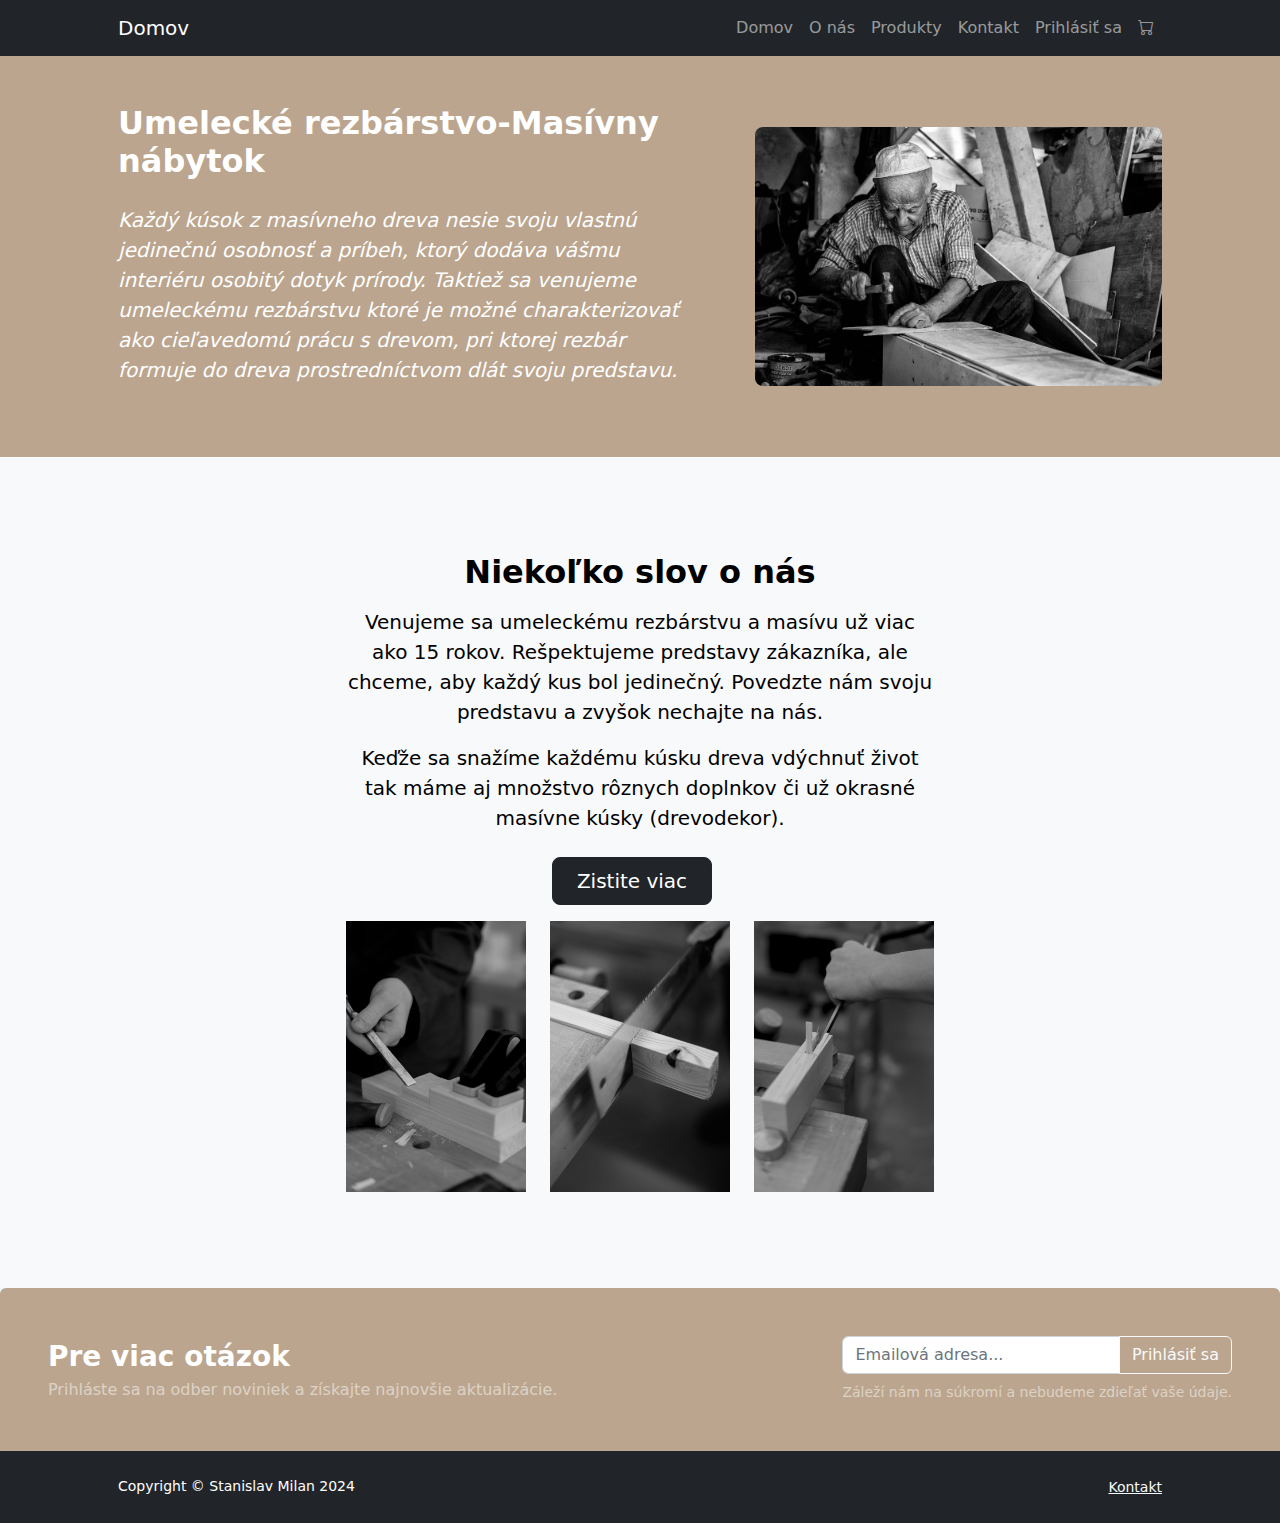
==== commit d80baf9a: "Update index.html" ====
--- a/index.html
+++ b/index.html
@@ -6,11 +6,8 @@
         <meta name="description" content="" />
         <meta name="author" content="Stanislav Milan" />
         <title>Umelecké rezbárstvo-Masívny nábytok</title>
-        <!-- Favicon-->
         <link rel="icon" type="image/x-icon" href="assets/stanologo.jpg" />
-        <!-- Bootstrap icons-->
         <link href="https://cdn.jsdelivr.net/npm/bootstrap-icons@1.5.0/font/bootstrap-icons.css" rel="stylesheet" />
-        <!-- Core theme CSS (includes Bootstrap)-->
         <link href="css/styles.css" rel="stylesheet" />
     </head>
     <body class="d-flex flex-column h-100 mt-0">
@@ -23,10 +20,13 @@
                     <div class="collapse navbar-collapse" id="navbarSupportedContent">
                         <ul class="navbar-nav ms-auto mb-2 mb-lg-0">
                             <li class="nav-item"><a class="nav-link" href="index.html">Domov</a></li>
-                            <li class="nav-item"><a class="nav-link" href="about.html">O nás</a></li>
-                            <li class="nav-item"><a class="nav-link" href="pricing.html">Produkty</a></li>
-                            <li class="nav-item"><a class="nav-link" href="contact.html">Kontakt</a></li>
-                            <li class="nav-item"><a class="nav-link" href="faq.html">Prihlásiť sa</a></li>
+                            <li class="nav-item"><a class="nav-link" href="o nas.html">O nás</a></li>
+                            <li class="nav-item"><a class="nav-link" href="produkty.html">Produkty</a></li>
+                            <li class="nav-item"><a class="nav-link" href="kontakt.html">Kontakt</a></li>
+                            <li class="nav-item"><a class="nav-link" href="prihlasenie.html">Prihlásiť sa</a></li>
+                            <li class="nav-item">
+                              <a class="nav-link" href="cart.html"><i class="bi bi-cart"></i></a>
+                            </li>
                             <li class="nav-item dropdown">
                     </div>
                 </div>
@@ -35,8 +35,7 @@
             <button type="button" class="btn btn-dark  btn-floating btn-lg" id="btn-back-to-top">
                 <i class="bi bi-arrow-up-circle"></i>
               </button>
-
-            <header class="py-5" style="background-color: #bba58e;">
+            <header class="py-0" style="background-color: #bba58e;">
                 <div class="container px-5">
                     <div class="row gx-5 align-items-center justify-content-center">
                         <div class="col-lg-8 col-xl-7 col-xxl-6">
@@ -47,13 +46,11 @@
                                 <div class="d-grid gap-3 d-sm-flex justify-content-sm-center justify-content-xl-start "></div>
                             </div>
                         </div>
-                        <div class="col-xl-5 col-xxl-6 d-none d-xl-block text-center"><img class="img-fluid rounded-3 my-5" src="img/foto2.jpg" alt="..." /></div>
+                        <div class="col-xl-5 col-xxl-6 d-none d-xl-block text-center"><img class="img-fluid rounded-3 my-4" src="img/foto2.jpg" alt="..." /></div>
                     </div>
                 </div>
-            </header>
-           
-            <!-- Testimonial section-->
-            
+            </header>          
+            <!-- Testimonial section-->           
             <div class="py-5 bg-light">
                 <div class="container px-5 my-5">
                     <div class="row gx-5 justify-content-center">
@@ -66,9 +63,9 @@
                                     <p class="lead fw-normal text-black mb-4">Keďže sa snažíme každému kúsku dreva vdýchnuť život tak máme aj množstvo rôznych doplnkov či už okrasné masívne kúsky (drevodekor).</p>
                                     <a class="btn btn-dark btn-lg px-4 me-sm-3" href="about.html">Zistite viac</a>                                        
                                        <p></p>
-                                       <!-- Modal gallery -->
+                                       <!-- Modálna galéria -->
 <section class="">
-    <!-- Section: Images -->
+    <!-- Sekcia: obrazky -->
     <section class="">
       <div class="row">
         <div class="col-lg-4 col-md-12 mb-4 mb-lg-0">
@@ -117,18 +114,13 @@
         </div>
       </div>
     </section>
-  
-  
     <!-- Section: Modals -->
     
-                                    </div>
-                                    
+                                    </div>   
                                 </div>
                             </div>
                         </div>
                     </div>
-            
-                    <!-- Call to action-->
                     <aside class="rounded-top p-4 p-sm-5" style="background-color: #bba58e;">
                         <div class="d-flex align-items-center justify-content-between flex-column flex-xl-row text-center text-xl-start">
                             <div class="mb-4 mb-xl-0">
@@ -158,10 +150,8 @@
                 </div>
             </div>
         </footer>
-        <!-- Bootstrap core JS-->
         <script src="https://cdn.jsdelivr.net/npm/bootstrap@5.2.3/dist/js/bootstrap.bundle.min.js"></script>
-        <!-- Core theme JS-->
         <script src="js/scripts.js"></script>
-        
     </body>
 </html>
+
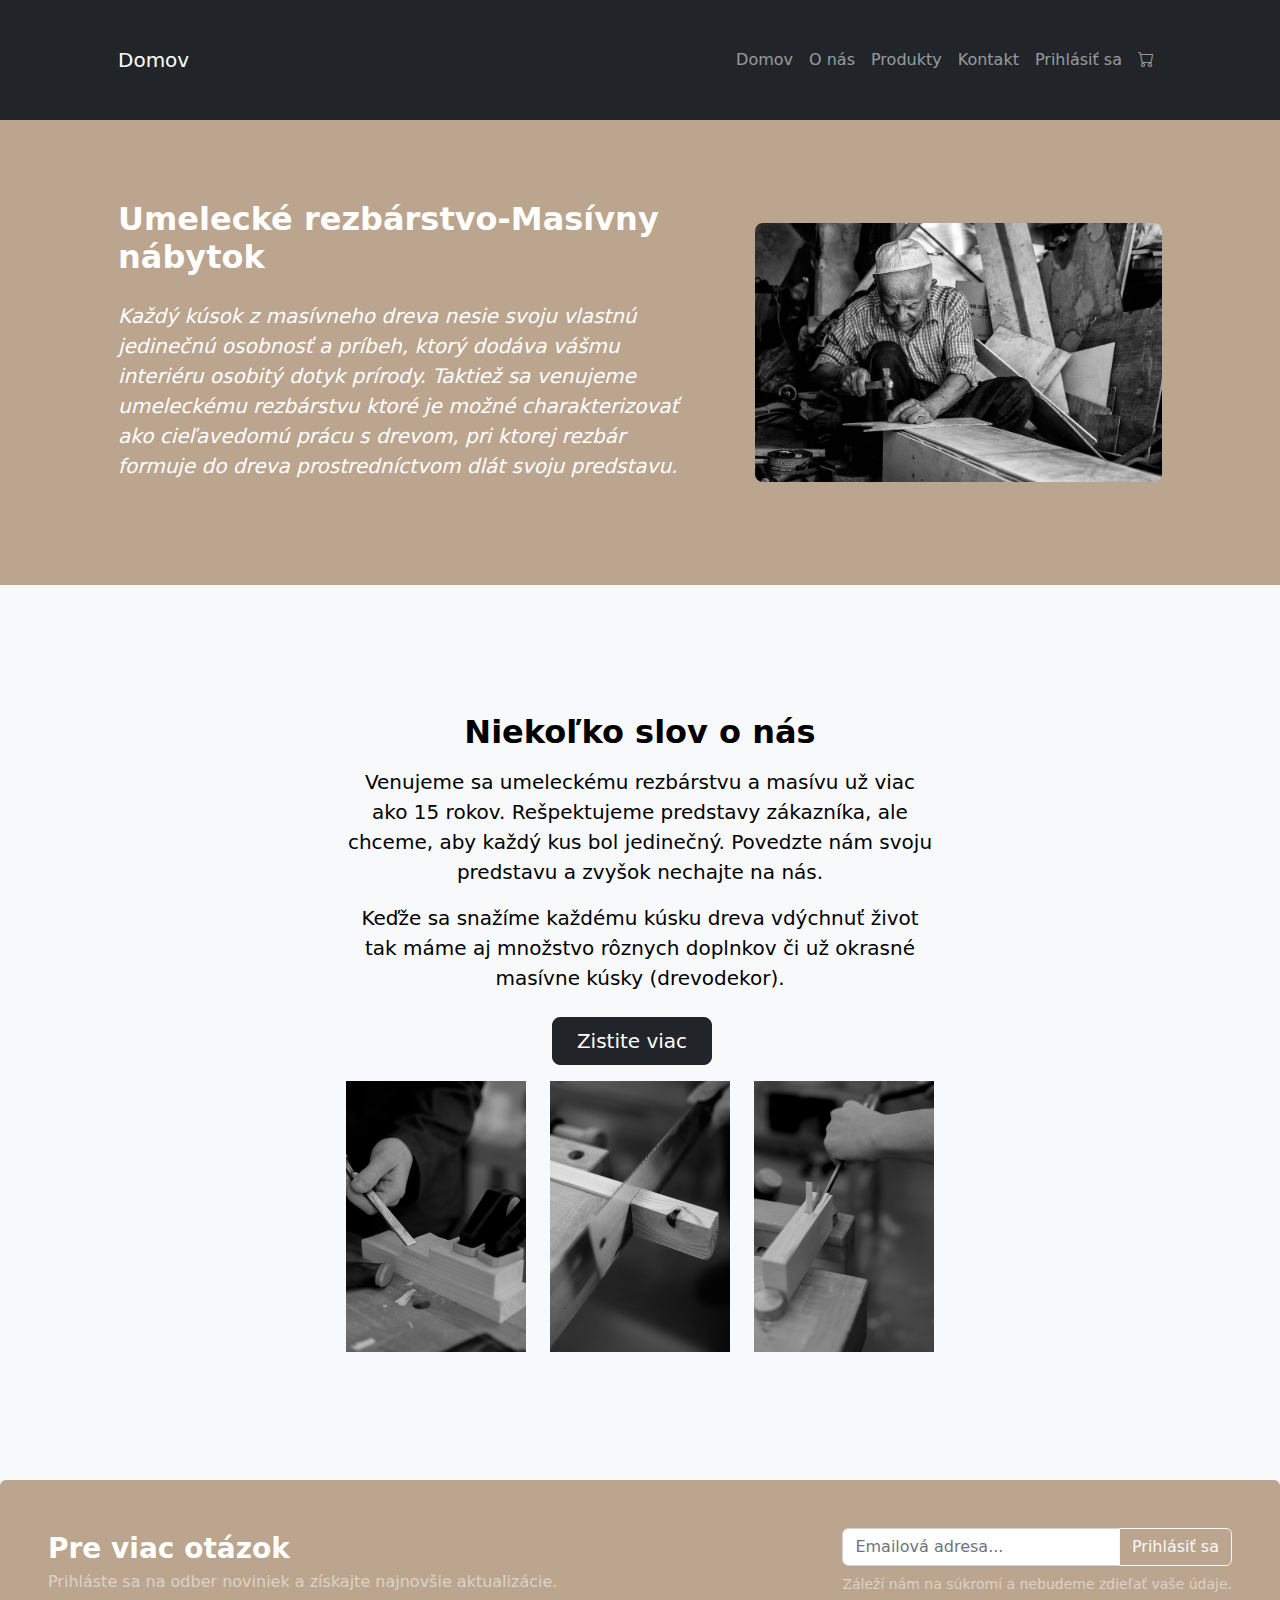
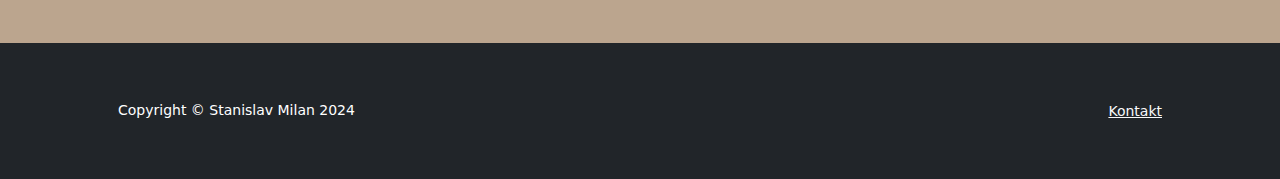
==== commit db106907: "Add files via upload" ====
--- a/index.html
+++ b/index.html
@@ -154,4 +154,3 @@
         <script src="js/scripts.js"></script>
     </body>
 </html>
-
--- a/css/styles.css
+++ b/css/styles.css
@@ -11074,3 +11074,34 @@
     background: #292dc2;
 }
 
+.container {
+  padding: 2rem 0rem;
+}
+
+.table-image {
+  
+  thead {
+    td, th {
+      border: 0;
+      color: #666;
+      font-size: 0.8rem;
+    }
+  }
+  
+  td, th {
+    vertical-align: middle;
+    text-align: center;
+    
+    &.qty {
+      max-width: 2rem;
+    }
+  }
+}
+
+.price {
+  margin-left: 1rem;
+}
+
+.modal-footer {
+  padding-top: 0rem;
+}